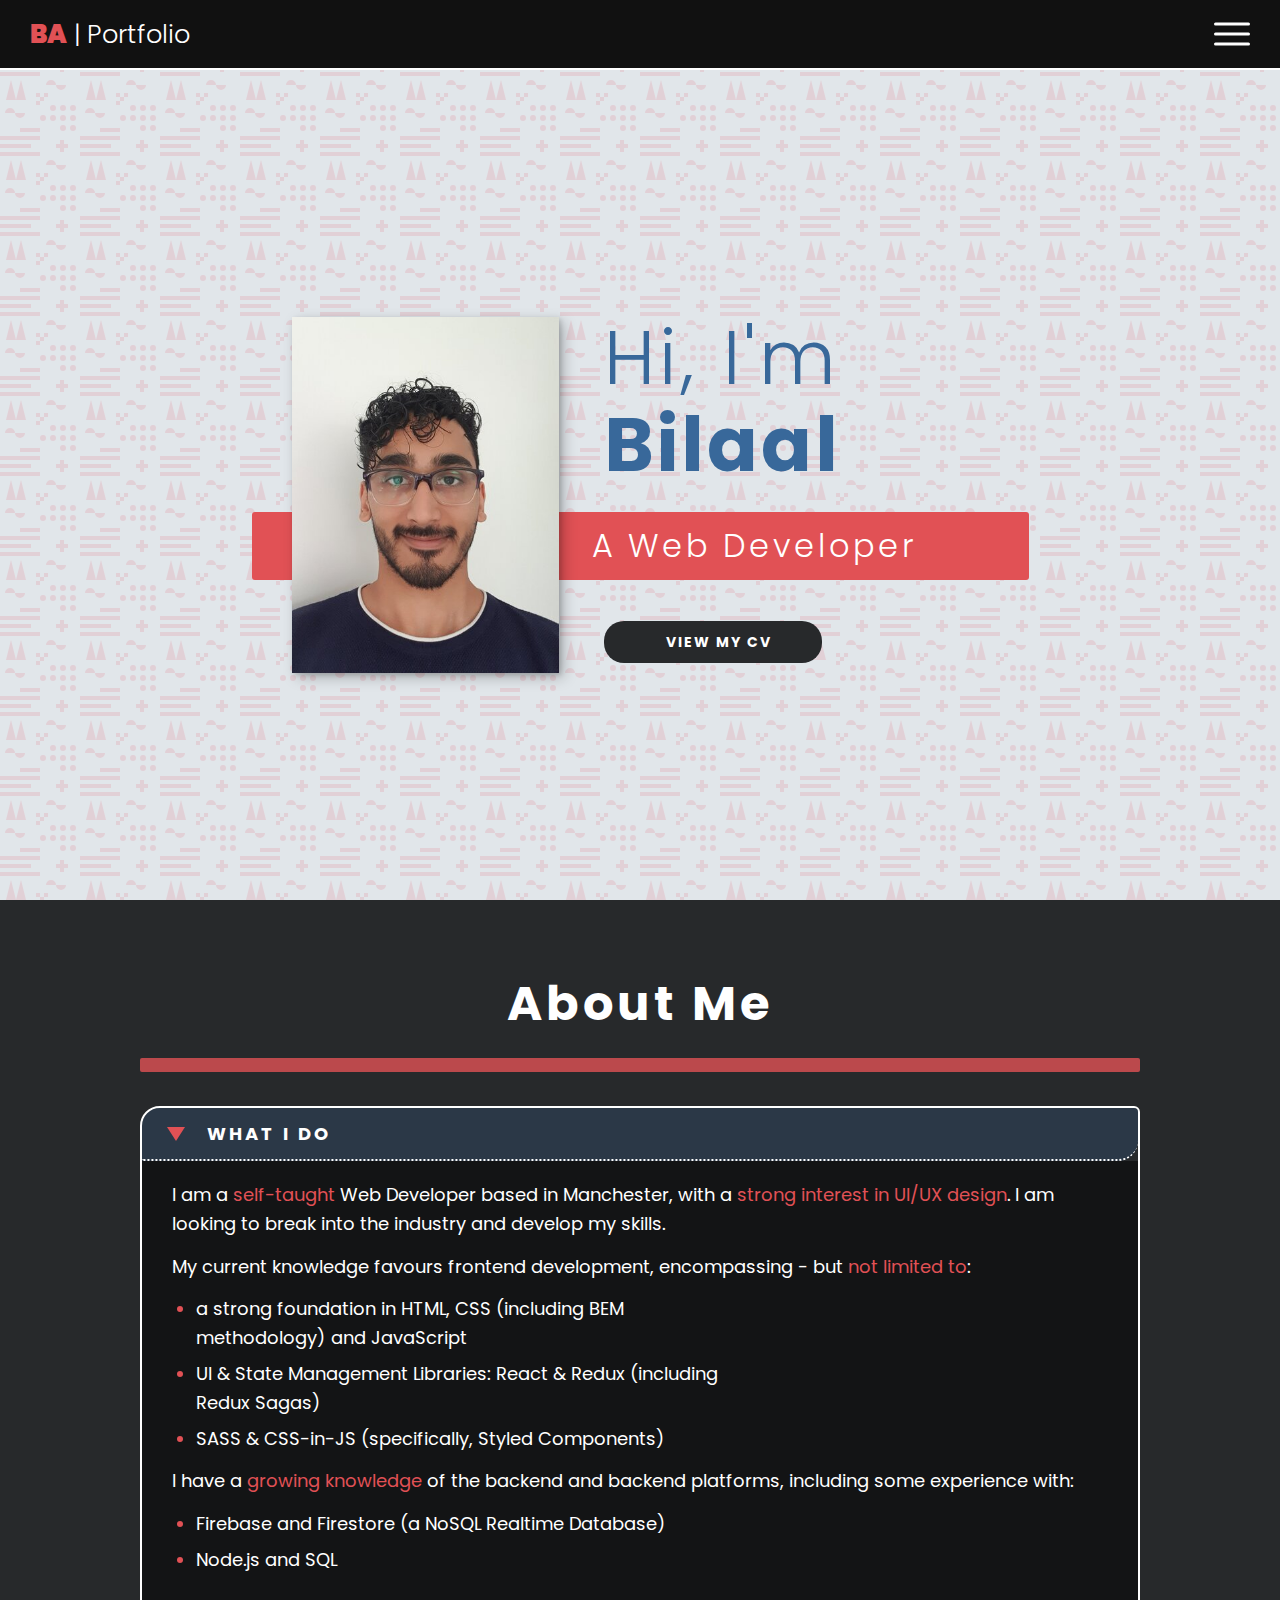
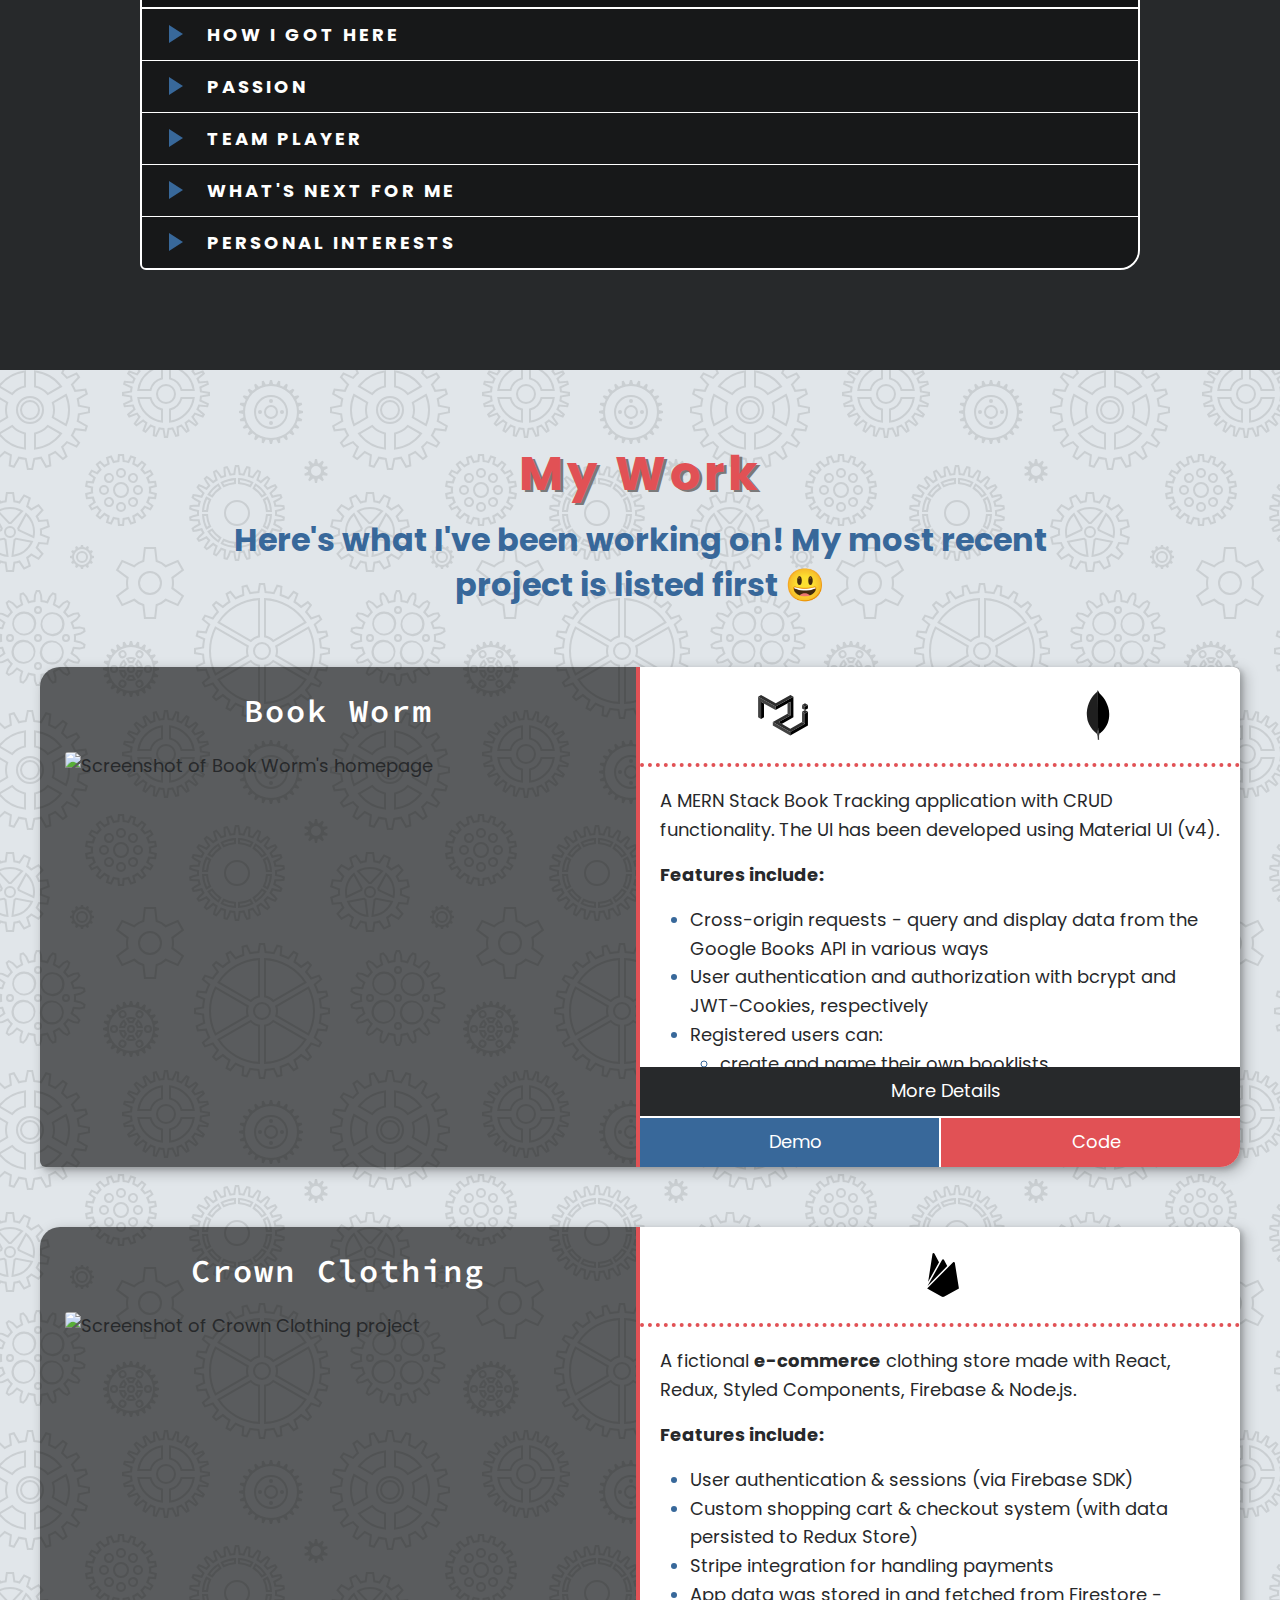
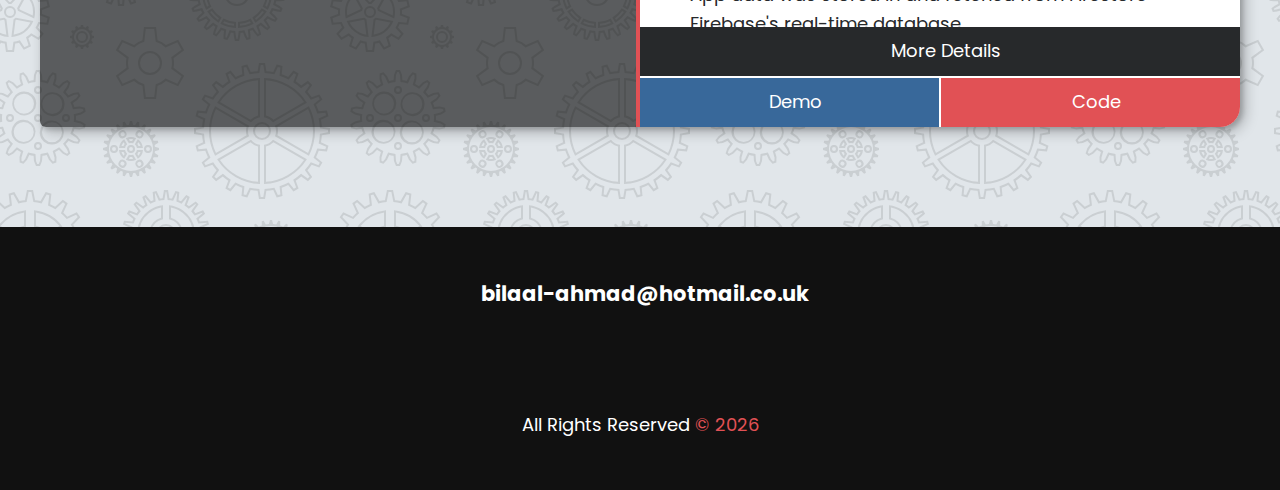
==== index.html @ 3444f47a "Added https to Crown Clothing demo link" ====
<!DOCTYPE html>
<html lang="en">

<head>
    <meta charset="UTF-8">
    <meta http-equiv="X-UA-Compatible" content="IE=edge">
    <meta name="viewport" content="width=device-width, initial-scale=1.0">
    <meta name="description"
        content="Hi! I'm Bilaal, a self-taught Web Developer based in Manchester, with a strong interest in UI/UX design. You can view my work here :)" />

    <title>Bilaal Ahmad | Portfolio</title>

    <!-- Favicon -->
    <link rel="apple-touch-icon" sizes="180x180" href="/assets/favicon/apple-touch-icon.png">
    <link rel="icon" type="image/png" sizes="192x192" href="/android-chrome-192x192.png">
    <link rel="icon" type="image/png" sizes="512x512" href="/android-chrome-512x512.png">
    <link rel="icon" type="image/png" sizes="32x32" href="/assets/favicon/favicon-32x32.png">
    <link rel="icon" type="image/png" sizes="16x16" href="/assets/favicon/favicon-16x16.png">

    <!-- Font Awesome -->
    <script src="https://kit.fontawesome.com/9066cccb20.js" crossorigin="anonymous" rel="preconnect"></script>

    <!-- Google Fonts -->
    <link rel="preconnect" href="https://fonts.gstatic.com">
    <!-- Font: Poppins -->
    <link href="https://fonts.googleapis.com/css2?family=Poppins:wght@300;400;500;600;700;900&display=swap"
        rel="stylesheet">

    <!-- Font: Permanent Marker -->
    <link href="https://fonts.googleapis.com/css2?family=Permanent+Marker&display=swap" rel="stylesheet">

    <!-- Font: Source Code Pro -->
    <link href="https://fonts.googleapis.com/css2?family=Source+Code+Pro:wght@400;500;600;700&display=swap"
        rel="stylesheet">

    <link rel="stylesheet" href="css/style.css">
</head>

<body>
    <header>
        <div class="logo">
            <a href="index.html">
                <span class="initials">BA</span> | Portfolio
            </a>
        </div>

        <button class="nav-toggle" aria-label="toggle-navigation">
            <span class="hamburger"></span>
        </button>

        <nav class="nav">
            <ul class="nav__list">
                <li class="nav_item">
                    <a href="#home" class="nav__link">
                        <i class="fas fa-home"></i>&nbsp; Home
                    </a>
                </li>
                <li class="nav_item">
                    <a href="#about" class="nav__link">
                        <i class="fas fa-address-card"></i>&nbsp; About Me
                    </a>
                </li>
                <li class="nav_item">
                    <a href="#work" class="nav__link">
                        <i class="fas fa-vial"></i>&nbsp; My Work
                    </a>
                </li>
            </ul>
        </nav>
    </header>


    <!-- Intro -->
    <section class="intro">
        <a class="anchor-up" id="home" name="home">&nbsp;</a>
        <h1 class="section__title section__title--intro">
            <span class="intro__greeting">Hi, I'm</span>
            <strong>Bilaal</strong>
        </h1>
        <p class="section__subtitle section__subtitle--intro">A Web Developer</p>

        <a href="assets/cv-bilaal_ahmad.pdf" target="_blank" class="btn btn--pill intro__cta">
            <i class="fas fa-arrow-circle-right"></i> View My CV
        </a>

        <img src="/assets/portfolio-pic.jpg" alt="portrait of Bilaal Ahmad" class="intro__img">

        <a href="#about" class="section__scroll-link" aria-label="Go To About Section"><i
                class="fas fa-chevron-down"></i></a>
    </section>

    <!-- About Me -->
    <section class="about-me">
        <a class="anchor-down" id="about" name="about">&nbsp;</a>
        <div class="about-me--container">
            <h2 class="section__title section__title--about">About Me</h2>

            <div class="about-me__body">
                <!-- Accordion -->
                <div class="accordion">
                    <!-- Set 1 -->
                    <button class="accordion__button accordion__button--active">What I Do</button>
                    <div class="accordion__content">
                        <p>I am a <span class="highlight-text">self-taught</span> Web Developer based in Manchester,
                            with a <span class="highlight-text">strong interest
                                in UI/UX design</span>. I am looking to break into the industry and develop my
                            skills.</p>
                        <p>My current knowledge favours frontend development, encompassing - but
                            <span class="highlight-text">not limited to</span>:
                        </p>
                        <ul>
                            <li>a strong foundation in HTML, CSS (including BEM methodology) and JavaScript</li>
                            <li>UI & State Management Libraries: React & Redux (including Redux Sagas)</li>
                            <li>SASS & CSS-in-JS (specifically, Styled Components)</li>
                        </ul>

                        <p>I have a <span class="highlight-text">growing knowledge</span> of the backend and backend
                            platforms, including some experience with:</p>
                        <ul>
                            <li>Firebase and Firestore (a NoSQL Realtime Database)</li>
                            <li>Node.js and SQL</li>
                        </ul>
                    </div>

                    <button class="accordion__button">How I Got Here</button>
                    <div class="accordion__content">
                        <p>I earned a <span class="highlight-text">Bachelors of Science in IT</span> at Sheffield Hallam
                            University, where I was first introduced to fundamental concepts in programming & software
                            development.</p>
                        <p>I don't skimp on theory BUT I think <span class="highlight-text">programming is best learned
                                through practically applying concepts</span>. Most of what I
                            know comes from many hours of my own research & experimentation, as well as online
                            project-based courses & tutorials.
                            Ultimately, I believe this hands-on approach has helped me to adopt a <span
                                class="highlight-text">mindset
                                for growth</span> and gives me confidence in my
                            abilities as a developer.</p>
                    </div>

                    <!-- Set 2 -->
                    <button class="accordion__button">Passion</button>
                    <div class="accordion__content">
                        <p>The core of my
                            passion for Web Development lies in the freedom it provides to <span
                                class="highlight-text">exercise
                                creativity alongside analytical thinking</span>, two
                            things that aren't often synonymous in other professions. For me, it's this juxtaposition
                            and multifaceted nature of web
                            development that maintains my interest - there is never a dull moment and <span
                                class="highlight-text">always something to learn</span>.</p>
                    </div>

                    <!-- Set 3 -->
                    <button class="accordion__button">Team Player</button>
                    <div class="accordion__content">
                        <p>Discord is a popular online social platform with many programming communities. Throughout my
                            learning experience, I have often turned to such channels when in need of help. When
                            possible, I like to give back by working with others to solve their
                            problems. This has taught me the value of teamwork, and is why <span
                                class="highlight-text">I look forward to working
                                with a team</span> and like-minded people in general.
                        </p>
                    </div>

                    <!-- Set 4 -->
                    <button class="accordion__button">What's next for me</button>
                    <div class="accordion__content">
                        <p>I am currently job-seeking - <a class="get-in-touch highlight-text"
                                href="mailto:bilaal-ahmad@hotmail.co.uk">get in touch</a>. My immediate goal is to apply
                            & <span class="highlight-text">level-up my frontend skills in real-world projects</span>
                            (whether it be JS, React or CSS). Determining how users will interact with a website/web app
                            has spiked my interest in UI/UX design, so I'd like to <span class="highlight-text">continue
                                exploring</span> this as a developer.</p>

                        <p>When the opportunity presents itself - either in the workplace or in my own time - I aim to:
                        </p>
                        <ul>
                            <li>strengthen my understanding of the backend - e.g. using Node.js / Python / PHP (or
                                equivalent) to build APIs, security, SQL vs NoSQL etc.</li>
                            <li>improve understanding of Accessibility on the web</li>
                            <li>expand my skillset to include a statically typed language (like TypeScript or C#)</li>
                        </ul>
                    </div>

                    <!-- Set 5 -->
                    <button class="accordion__button">Personal Interests</button>
                    <div class="accordion__content">
                        <p>
                            When I'm not coding, I'm:
                        </p>
                        <ul>
                            <li>Playing guitar</li>
                            <li>Reading - Fiction, Biographies, Productivity</li>
                            <li>Running, skipping or weight training</li>
                            <li>Keeping up with Science & Tech - from Software Development, Computer Hardware and
                                Gaming, to Psychology,
                                Robotics, Astronomy & Space Travel</li>
                        </ul>
                    </div>

                </div>
            </div>
        </div>

        <a href="#work" class="section__scroll-link" aria-label="Go To My Work Section"><i
                class="fas fa-chevron-down"></i></a>
    </section>

    <!-- My Work -->
    <section class="my-work">
        <a class="anchor-down" id="work" name="work">&nbsp;</a>
        <h2 class="section__title section__title--work">My Work</h2>
        <p class="section__subtitle section__subtitle--work">Here's what I've been working on! My most recent project is
            listed first 😃</p>

        <!-- Portfolio -->
        <div class="portfolio">
            <!-- Project #2 -->
            <div class="project">
                <!-- Image -->
                <div class="project__identity">
                    <h3 class="project__name">Book Worm</h3>
                    <img src="assets/book-worm.PNG" class="project__img" alt="Screenshot of Book Worm's homepage">
                </div>

                <!-- Info -->
                <div class="project__info">
                    <div class="project__toolbox">
                        <img src="./assets/icons/material-ui-dark.svg" class="tool-icon tool-icon--mt"
                            alt="Firebase Logo">

                        <i class="fab fa-node-js tool-icon"></i>

                        <img src="./assets/icons/mongodb.svg" class="tool-icon" alt="Firebase Logo">
                    </div>

                    <div class="project__summary scrollbar">
                        <p>A MERN Stack Book Tracking application with CRUD functionality. The UI has been
                            developed using Material UI (v4).</p>

                        <p><strong>Features include:</strong></p>
                        <ul>
                            <li>Cross-origin requests - query and display data from the Google Books API in various ways
                            </li>
                            <li>User authentication and authorization with bcrypt and JWT-Cookies, respectively</li>
                            <li>
                                Registered users can:
                                <ul>
                                    <li>create and name their own booklists</li>
                                    <li>add books to & delete books from a booklist</li>
                                    <li>update details of a booklist or delete the list and its contents</li>
                                </ul>
                            </li>
                        </ul>

                        <p>Due to free web hosting <strong>it may take a minute to load</strong> - thanks for
                            your patience! 😁</p>
                    </div>

                    <div class="project__links-container">
                        <a class="project__link project__link--readme"
                            href="https://github.com/Bilaal96/book-worm/blob/main/README.md" target="_blank"
                            rel="noreferrer">
                            <i class="fas fa-info-circle"></i> More Details
                        </a>
                        <a class="project__link project__link--demo" href="https://book-worm-live.herokuapp.com/"
                            target="_blank" rel="noreferrer">
                            <i class="fas fa-external-link-square-alt"></i> Demo
                        </a>
                        <a class="project__link project__link--code" href="https://github.com/Bilaal96/book-worm"
                            target="_blank" rel="noreferrer">
                            <i class="fab fa-github"></i> Code
                        </a>
                    </div>
                </div>
            </div>

            <!-- Project #1 -->
            <div class="project">
                <!-- Image -->
                <div class="project__identity">
                    <h3 class="project__name">Crown Clothing</h3>
                    <img src="assets/crown-clothing.PNG" class="project__img"
                        alt="Screenshot of Crown Clothing project">
                </div>

                <!-- Info -->
                <div class="project__info">
                    <div class="project__toolbox">
                        <i class="fab fa-react tool-icon"></i>

                        <img src="./assets/icons/firebase.svg" class="tool-icon" alt="Firebase Logo">

                        <i class="fab fa-node-js tool-icon"></i>
                    </div>

                    <div class="project__summary scrollbar">
                        <p>A fictional <strong>e-commerce</strong> clothing store made with React, Redux, Styled
                            Components, Firebase & Node.js.</p>

                        <p><strong>Features include:</strong></p>
                        <ul>
                            <li>User authentication & sessions (via Firebase SDK)</li>
                            <li>Custom shopping cart & checkout system (with data
                                persisted to Redux Store)</li>
                            <li>Stripe integration for handling payments</li>
                            <li>App data was stored in and fetched from Firestore - Firebase's real-time database
                            </li>
                        </ul>

                        <p>Due to free web hosting <strong>it may take a minute to load</strong> - thanks for
                            your patience! 😁</p>
                    </div>

                    <div class="project__links-container">
                        <a class="project__link project__link--readme"
                            href="https://github.com/Bilaal96/crwn-clothing/blob/master/README.md" target="_blank"
                            rel="noreferrer">
                            <i class="fas fa-info-circle"></i> More Details
                        </a>
                        <a class="project__link project__link--demo"
                            href="https://crown-clothing-live-app.herokuapp.com/" target="_blank" rel="noreferrer">
                            <i class="fas fa-external-link-square-alt"></i> Demo
                        </a>
                        <a class="project__link project__link--code" href="https://github.com/Bilaal96/crwn-clothing"
                            target="_blank" rel="noreferrer">
                            <i class="fab fa-github"></i> Code
                        </a>
                    </div>
                </div>
            </div>

            <!-- Project #3 -->
            <!-- <div class="project">
                <div class="project__identity">
                    <h3 class="project__name">Novaflora</h3>

                    <img src="https://images.unsplash.com/photo-1531058240690-006c446962d8?ixid=MnwxMjA3fDB8MHxwaG90by1wYWdlfHx8fGVufDB8fHx8&ixlib=rb-1.2.1&auto=format&fit=crop&w=1050&q=80" class="project__img project__img--border-light" alt="Screenshot of Florist">
                </div>

                <div class="project__info">
                    <div class="project__toolbox">
                        <i class="fab fa-html5 tool-icon"></i>
                        <i class="fab fa-sass tool-icon"></i>
                        <i class="fab fa-js tool-icon"></i>                        
                    </div>

                    <div class="project__summary scrollbar">
                        <p>A landing page for a fictional Florist company. Made with HTML, SASS, JS</p>
                    </div>

                    <div class="project__links-container">
                        <a class="project__link project__link--readme"
                            href="https://github.com/Bilaal96/crwn-clothing/blob/master/README.md" target="_blank"  rel="noreferrer">
                            <i class="fas fa-info-circle"></i> More Details
                        </a>
                        <a class="project__link project__link--demo" href="http://crown-clothing-live-app.herokuapp.com/" target="_blank"  rel="noreferrer">
                            <i class="fas fa-external-link-square-alt"></i> Demo
                        </a>
                        <a class="project__link project__link--code" href="https://github.com/Bilaal96/crwn-clothing" target="_blank"  rel="noreferrer">
                            <i class="fab fa-github"></i> Code
                        </a>
                    </div>
                </div>
            </div> -->
        </div>
        <!-- /project -->

        <a href="#home" class="section__scroll-link" aria-label="Go To Home Section">
            <i class="fas fa-chevron-up"></i>
        </a>
    </section>

    <!-- Footer -->
    <footer class="footer">
        <a href="mailto:bilaal-ahmad@hotmail.co.uk" class="footer__link--mailto"><i class="fas fa-envelope"></i><span
                class="email">bilaal-ahmad@hotmail.co.uk</span></a>
        <ul class="social-list">
            <li class="social-list__item">
                <a href="https://uk.linkedin.com/in/bilaal-ahmad-4a43aa103" target="_blank" rel="noreferrer"
                    aria-label="LinkedIn Profile" class="social-list__link"><i class="fab fa-linkedin"></i></a>
            </li>

            <li class="social-list__item">
                <a href="https://github.com/Bilaal96" target="_blank" rel="noreferrer" aria-label="GitHub Profile"
                    class="social-list__link"><i class="fab fa-github"></i></a>
            </li>

            <!-- <li class="social-list__item">
                <a href="http://codepen.io" target="_blank" rel="noreferrer" aria-label="Code Pen Profile" class="social-list__link"><i class="fab fa-codepen"></i></a>
            </li>
            
            <li class="social-list__item">
                <a href="http://twitter.com" target="_blank" rel="noreferrer" aria-label="Twitter Profile" class="social-list__link"><i class="fab fa-twitter"></i></a>
            </li> -->
        </ul>
        <p class="footer__copyright">All Rights Reserved <span class="footer__year highlight-text"></span></p>
    </footer>

    <script src="/js/index.js"></script>
</body>

</html>
---- css/style.css ----
/* ! --------------------- NOTE: Follow BEM methodology --------------------- */

/* ---------------------------------- Reset --------------------------------- */
*,
*::before,
*::after {
  box-sizing: border-box;
  margin: 0;
  padding: 0;
}

/* -------------------------------------------------------------------------- */
/*                              Custom Properties                             */
/* -------------------------------------------------------------------------- */
:root {
  /* ----- Color Palette ----- */
  /* ! Neutral Colors */
  --clr-light: #fff;
  /* Beige tone */
  /* --clr-light: #e8e6e4; */

  /* custom */
  --clr-dark: #27292b;
  /* original */
  /* --clr-dark: #303030; */

  --clr-white: #fff;
  --clr-black: #111;

  /* --clr-light-grey: #a5a8ac; */
  /* --clr-light-grey: #c9cbce; */
  --clr-light-grey: #e1e6ea;

  /* * --clr-primary */
  /* taken from placeholder/unsplash image */
  /* --clr-primary: #e14e62; */
  /* -- variation */
  --clr-primary: #e15155;

  /* --clr-primary: #afdee6; */
  /* green from resumemaker */
  /* --clr-primary: #2ab993; */

  /* ? --clr-secondary */
  --clr-secondary: #38689a; /* lighter */
  /* --clr-secondary: #4e75e1; */
  /* --clr-secondary: #e1694e; */
  /* --clr-secondary: #4ee1ba; */
  /* --clr-secondary: #335f8c; */

  /* ----- Spacing ----- */
  --p-1: 1rem;
  --p-2: 2rem;
  --p-3: 3rem;

  --m-1: 1rem;
  --m-2: 2rem;
  --m-3: 3rem;

  /* ----- Box-shadow ----- */
  --bs: 0.25em 0.25em 0.75em rgba(0, 0, 0, 0.25),
    0.125em 0.125em 0.25em rgba(0, 0, 0, 0.15);

  /* ----- Element-specific ----- */
  --header-height: 7rem;
  --portfolio-img: 250px;

  /* ----- Fonts on Mobile ----- */
  /* --- Font Size --- */
  font-size: 62.5%;

  --fs-h1: 6rem;
  --fs-h2: 4.5rem;
  --fs-h3: 2.1rem;
  --fs-body: 1.8rem;

  /* --- Font Family --- */
  --ff-primary: 'Poppins', sans-serif;
  --ff-secondary: 'Source Code Pro', monospace;
  --ff-section-title: 'Permanent Marker', 'Poppins', sans-serif;

  /* --- Font Weight --- */
  --fw-light: 300;
  --fw-reg: 400;
  --fw-medium: 500;
  --fw-semi: 600;
  --fw-bold: 700;
  --fw-black: 900;
}

/* --- Laptop + --- */
@media (min-width: 800px) {
  :root {
    /* --- Font Size --- */
    --fs-h1: 7.5rem;
    --fs-h2: 4.8rem;
    --fs-h3: 3.2rem;
    --fs-body: 1.8rem;
  }
}

/* -------------------------------------------------------------------------- */
/*                               General Styles                               */
/* -------------------------------------------------------------------------- */
html {
  scroll-behavior: smooth;
  /* Firefox  Scrollbar Styles */
  scrollbar-color: var(--clr-secondary) var(--clr-light-grey);
  scrollbar-width: thin;
}

/* Browser Window Scrollbar Styles */
::-webkit-scrollbar {
  background: var(--clr-dark);
  width: 1.2rem;

  /* Alternative BG */
  /* background: var(--clr-light-grey); */
}

::-webkit-scrollbar-thumb {
  background: var(--clr-secondary);
  border-radius: 1rem;
}
::-webkit-scrollbar-thumb:hover {
  background: #3c72a8;
}
::-webkit-scrollbar-thumb:active {
  background: #5387bd;
}

body {
  background: var(--clr-light-grey);
  color: var(--clr-dark);
  margin: 0;
  font-family: var(--ff-primary);
  font-size: var(--fs-body);
  line-height: 1.6;
}

a,
a:visited {
  color: var(--clr-light);
  text-decoration: none;
}

section {
  position: relative;
  padding: 8rem 2rem 10rem;
}

@media (min-width: 600px) {
  section {
    padding: 8rem 4rem 10rem;
  }
}

h1,
h2,
h3 {
  line-height: 1;
  /* margin-bottom: var(--m-2); */
}

h1 {
  font-size: var(--fs-h1);
}
h2 {
  font-size: var(--fs-h2);
}
h3 {
  font-size: var(--fs-h3);
}

p {
  font-size: var(--fs-body);
  line-height: 1.6;
}

ul {
  font-size: var(--fs-body);
  margin: 0 0 1.2rem 2.4rem;
  line-height: 1.6;
}

img {
  display: block; /* removes many issues that come with img */
  max-width: 100%; /* prevent from overflowing parent */
}

strong {
  font-weight: var(--fw-bold);
}

:focus {
  outline: 3px solid var(--clr-primary);
  outline-offset: 3px;
  /* Alt style */
  /* outline: 0;
  box-shadow: 0 0 0 3px var(--clr-primary);
  border-radius: 20px; */
}

/* -------------------------------------------------------------------------- */
/*                                  Utilities                                 */
/* -------------------------------------------------------------------------- */
.highlight-text {
  color: var(--clr-primary);
}

.prevent-scroll {
  overflow: hidden;
}

/* Scrollbar Styles */
.scrollbar {
  /* Firefox only*/
  scrollbar-color: var(--clr-dark) var(--clr-light);
  scrollbar-width: auto;
}
.scrollbar::-webkit-scrollbar {
  background: #ced4d8;
  width: 1.2rem;
}
.scrollbar::-webkit-scrollbar-thumb {
  border-radius: 1rem;
}

/* For use with "position: fixed" header - Offsets destination of anchor-link */
/* NOTE: other solutions caused issues with .intro -> as it has "display: grid" */
.anchor-up,
.anchor-down {
  position: absolute;
  height: var(--header-height);
  visibility: hidden;
  pointer-events: none;
}

/* Use if element is scrolled down to */
.anchor-down {
  top: 0; /* Offset value */
}

/* Use if element is scrolled up to */
.anchor-up {
  top: calc(var(--header-height) * -1); /* Offset value */
}

/* -------------------------------------------------------------------------- */
/*                              Section Elements                              */
/* -------------------------------------------------------------------------- */
.section__title {
  font-family: var(--ff-section-title);
  letter-spacing: 0.4rem;
  margin-bottom: var(--m-2);
}

.section__subtitle {
  font-size: var(--fs-h3);
}

/* ----- Scroll Link (Arrow) ----- */
.section__scroll-link {
  position: absolute;
  bottom: 3rem;
  left: 50%;
  transform: translateX(-50%);
  padding: 0 1rem;
  color: var(--clr-dark);
  transition: padding 0.2s;
}

.section__scroll-link:hover {
  padding: 0.4rem 1rem;
}

.intro .section__scroll-link,
.my-work .section__scroll-link {
  color: var(--clr-secondary);
}

.about-me .section__scroll-link {
  color: var(--clr-primary);
}
.about-me .section__scroll-link:focus {
  outline-color: white;
}

/* -------------------------------------------------------------------------- */
/*                               Button Element                               */
/* -------------------------------------------------------------------------- */
.btn {
  display: inline-block;
  background: var(--clr-dark);
  padding: 1rem 5rem;
  margin: 0 0 1em 0;
  font-size: clamp(1.4rem, 1vw, var(--fs-body));
  font-weight: var(--fw-bold);
  text-align: center;
  text-transform: uppercase;
  text-decoration: none;
  transition: all 0.2s ease;
  cursor: pointer;
}

/* Center content - for links with Icons */
a.btn {
  display: flex;
  justify-content: center;
  align-items: center;
  gap: 1.2rem;
}

/* ---------------------------- Button Modifiers ---------------------------- */

.btn--pill {
  border-radius: 20px;
}
.btn--primary {
  background-color: var(--clr-primary);
}
.btn--secondary {
  background-color: var(--clr-secondary);
}

/* -------------------------------------------------------------------------- */
/*                                   Header                                   */
/* -------------------------------------------------------------------------- */
header {
  position: fixed;
  color: var(--clr-light);
  display: flex;
  justify-content: space-between;
  align-items: center;
  padding: var(--p-3);
  z-index: 20000;
  transition: top 0.3s;
}

/* Pseudo-header - recreates header styles when nav is open */
/* Solves visual scroll issue on Firefox mobile browser */
.nav::before {
  content: '';
  position: absolute;
}

header,
.nav::before {
  top: 0;
  width: 100%;
  height: var(--header-height);
  background-color: var(--clr-black);
  border-bottom: 2px solid var(--clr-light);
}

/* ---------------------------------- Logo ---------------------------------- */
.logo {
  font-size: clamp(2.1rem, 2vw, 3.2rem);
  font-weight: var(--fw-light);
  z-index: 1; /* visible when .nav is open */
  transition: all 0.15s;
}
.logo .initials {
  font-weight: var(--fw-black);
  color: var(--clr-primary);
}
.logo:hover {
  opacity: 0.85;
}

/* ----------------------------- Navigation Menu ---------------------------- */
.nav {
  position: fixed;
  top: 0;
  right: 0;
  left: 0;
  height: 100vh;
  padding-top: var(--header-height); /* offset */
  background-color: var(--clr-black);
  opacity: 0.9;
  color: var(--clr-light);
  letter-spacing: 0.2rem;
  transform: translateX(100%);
  transition: transform 0.25s cubic-bezier(0.5, 0, 0.5, 1);
}

.nav__list {
  list-style: none;
  display: flex;
  flex-direction: column;
  justify-content: space-evenly;
  align-items: center;
  height: 100%;
}

.nav__link {
  color: inherit;
  font-size: var(--fs-h3);
  font-weight: var(--fw-bold);
  text-decoration: none;
  transition: color 0.2s ease;
}

.nav__link:hover {
  color: var(--clr-primary);
}

@media (min-width: 600px) {
  .nav__link {
    font-size: var(--fs-h2);
  }
}

/* ----- Hamburger Button ----- */
.nav-toggle {
  padding: 2rem 1rem;
  background: transparent;
  border: 0;
  cursor: pointer;
  position: absolute;
  top: 50%;
  right: 2rem;
  transform: translateY(-50%);
  z-index: 10001;
  transition: transform 0.2s;
}
.nav-toggle:hover {
  transform: translateY(-50%) scale(1.05);
}

/* ----- Hamburger Icon ----- */
.hamburger {
  display: block;
  position: relative;
}

.hamburger::before,
.hamburger::after {
  content: '';
  position: absolute;
  left: 0;
  right: 0;
}

.hamburger,
.hamburger::before,
.hamburger::after {
  background-color: var(--clr-light);
  width: 3.6rem;
  height: 3px;
  border-radius: 2rem;
  transition: transform 0.25s ease-in-out, background-color 0.2s ease;
}

.hamburger::before {
  bottom: 10px; /* top bar */
}
.hamburger::after {
  top: 10px; /* bottom bar */
}

/* ----------------------------- Navigation Open ---------------------------- */
.nav-open .nav {
  transform: translateX(0%);
}

.nav-open .hamburger {
  transform: rotate(225deg);
}
.nav-open .hamburger::before {
  transform: rotate(90deg) translate(10px);
}
.nav-open .hamburger::after {
  opacity: 0;
}
.nav-open .nav-toggle:hover .hamburger,
.nav-open .nav-toggle:hover .hamburger::before {
  background-color: var(--clr-primary);
}

/* -------------------------------------------------------------------------- */
/*                                Intro Section                               */
/* -------------------------------------------------------------------------- */
.intro {
  position: relative;

  /* .intro extends behind header 
    --> this ensures that the background is visible when header is hidden on scroll */
  min-height: 100vh;
  padding-top: calc(var(--header-height) + 6rem);

  color: var(--clr-light);

  background-color: var(--clr-light-grey);
  background-image: url("data:image/svg+xml,%3Csvg xmlns='http://www.w3.org/2000/svg' width='80' height='80' viewBox='0 0 80 80'%3E%3Cg fill='%23e14e62' fill-opacity='0.15'%3E%3Cpath fill-rule='evenodd' d='M11 0l5 20H6l5-20zm42 31a3 3 0 1 0 0-6 3 3 0 0 0 0 6zM0 72h40v4H0v-4zm0-8h31v4H0v-4zm20-16h20v4H20v-4zM0 56h40v4H0v-4zm63-25a3 3 0 1 0 0-6 3 3 0 0 0 0 6zm10 0a3 3 0 1 0 0-6 3 3 0 0 0 0 6zM53 41a3 3 0 1 0 0-6 3 3 0 0 0 0 6zm10 0a3 3 0 1 0 0-6 3 3 0 0 0 0 6zm10 0a3 3 0 1 0 0-6 3 3 0 0 0 0 6zm-30 0a3 3 0 1 0 0-6 3 3 0 0 0 0 6zm-28-8a5 5 0 0 0-10 0h10zm10 0a5 5 0 0 1-10 0h10zM56 5a5 5 0 0 0-10 0h10zm10 0a5 5 0 0 1-10 0h10zm-3 46a3 3 0 1 0 0-6 3 3 0 0 0 0 6zm10 0a3 3 0 1 0 0-6 3 3 0 0 0 0 6zM21 0l5 20H16l5-20zm43 64v-4h-4v4h-4v4h4v4h4v-4h4v-4h-4zM36 13h4v4h-4v-4zm4 4h4v4h-4v-4zm-4 4h4v4h-4v-4zm8-8h4v4h-4v-4z'/%3E%3C/g%3E%3C/svg%3E");
}

.section__title--intro,
.section__subtitle--intro {
  text-align: center;
}

.section__title--intro {
  font-family: var(--ff-primary);
  font-weight: var(--fw-light);
  color: var(--clr-secondary);
  margin-bottom: var(--m-3);
}

.section__title--intro strong {
  display: block; /* Make sure name is always on it's own line */
  font-family: var(--ff-section-title);
  margin-top: 1.2rem;
  letter-spacing: 0.3rem;
}

.section__subtitle--intro {
  background: var(--clr-primary);
  color: var(--clr-light);
  font-size: 1.6rem;
  font-weight: var(--fw-light);
  letter-spacing: 0.3rem;
  padding: 0.8rem 3.2rem;
  margin-bottom: var(--m-3);
  border-radius: 3px;
}

.intro__cta {
  max-width: 300px;
  font-weight: var(--fw-medium);
  letter-spacing: 0.2rem;
  margin: 0 auto;
  margin-bottom: var(--m-3);
  background: var(--clr-dark);
}
.intro__cta i {
  font-size: 1.8rem;
}

.intro__img {
  width: 300px;
  margin: 0 auto;
  box-shadow: var(--bs);
}

.intro__cta:hover {
  background: rgba(0, 0, 0, 0.75);
}

.intro__cta:active {
  opacity: 0.9;
  background: var(--clr-secondary);
}

/* --- tablet + --- */
@media (min-width: 680px) {
  .intro {
    display: grid;
    grid-template-columns: min-content max-content;
    grid-template-areas:
      'img title'
      'img subtitle-cta';
    grid-column-gap: 3rem;
    justify-content: center;
    align-content: center;
    margin: 0 auto;
  }

  .intro__img {
    grid-area: img;
    min-width: var(--portfolio-img);
    position: relative;
    top: 3rem;
    z-index: 1;
    align-self: center;
  }

  .section__title--intro {
    text-align: left;
    grid-area: title;
    align-self: end;
    margin-bottom: 3rem;
  }

  .section__subtitle--intro {
    --offset: 3rem;
    --text-padding-left: 3.5rem;

    font-size: var(--fs-h3);
    grid-area: subtitle-cta;
    align-self: flex-start;
    grid-column: 1 / -1;
    grid-row: 2;
    text-align: left;
    position: relative;

    left: calc(var(--offset) * -1); /* offset/overflow container from left */

    width: calc(
      100% + var(--offset) + var(--offset)
    ); /* Add offset to width for left and right */

    /* Ensures text does not go behind picture */
    padding-left: calc(
      var(--portfolio-img) + var(--offset) + var(--text-padding-left)
    );
  }

  .intro__cta {
    grid-area: subtitle-cta;
    position: absolute; /* relative to grid-item area */
    bottom: 0.6rem;
    left: 0;
    font-weight: var(--fw-bold);
    margin: 0;
    height: 4.2rem;
  }
}

@media (min-width: 800px) {
  .section__title--intro {
    padding-left: 1.5rem;
  }
  .section__subtitle--intro {
    --offset: 4rem;
    --text-padding-left: 5rem;

    /* padding-left: calc(var(--portfolio-img) + var(--offset) + 4rem); */
    /* padding-left: calc(var(--portfolio-img) + 5rem + 4rem); */
  }

  .intro__cta {
    margin-left: 1.5rem;
    bottom: -2rem;
  }
}
/* -------------------------------------------------------------------------- */
/*                              About Me Section                              */
/* -------------------------------------------------------------------------- */
.about-me {
  position: relative;
  /* min-height: calc(100vh - var(--header-height)); */

  background-color: var(--clr-dark);
  background-image: url('https://images.unsplash.com/photo-1585076641399-5c06d1b3365f?ixid=MnwxMjA3fDB8MHxwaG90by1wYWdlfHx8fGVufDB8fHx8&ixlib=rb-1.2.1&auto=format&fit=crop&w=1050&q=80');
  background-size: cover;
  background-position: center;
  background-blend-mode: multiply; /* blends bg color & image */
  color: var(--clr-light);
}

.about-me--container {
  max-width: 1000px;
  margin: 0 auto;
}

.section__title--about {
  color: var(--clr-light);
  text-align: center;
}

.section__title--about::after {
  content: '';
  display: block;
  height: 1.4rem;
  width: 100%;
  margin: 3rem 0 3.4rem;
  background: var(--clr-primary);
  opacity: 0.8;
  border-radius: 2px;
}

/* .about-me__body {} */

/* .about-me__detail > h3 {
  color: var(--clr-primary);
} */

.about-me__body ul li::marker {
  color: var(--clr-primary);
}

/* REVIEW - paragraphs and ul's */
.accordion p:not(:last-child),
.accordion ul:not(:last-child)
/* .accordion li:not(:last-child), */
/* .my-work p:not(:last-child), */
/* .my-work ul:not(:last-child) { */ {
  margin-bottom: 1.4rem;
}

.accordion ul {
  max-width: 50ch;
}
.accordion li:not(:last-child) {
  margin-bottom: 0.7rem;
}

.get-in-touch {
  position: relative;
  color: #5387bd;
  transition: color 0.3s;
}
.get-in-touch:hover {
  color: var(--clr-light);
}
.get-in-touch::after {
  content: '';
  position: absolute;
  left: 0;
  right: 0;
  bottom: -2px;
  height: 0;
  border-bottom: 2px solid var(--clr-light);

  transform: scaleX(0);
  transform-origin: right;
  transition: transform 0.5s ease;
}

.get-in-touch:hover::after {
  transform: scaleX(1);
  transform-origin: left;
}

/* -------------------------------------------------------------------------- */
/*                                  Accordion                                 */
/* -------------------------------------------------------------------------- */
.accordion {
  border: 2px solid white;
  border-radius: 6px;
  border-top-left-radius: 20px;
  border-bottom-right-radius: 20px;

  /* prevents overflow of .accordion__button background */
  /* maintains rounded corners */
  overflow: hidden;
}

/* ---------------------------- Accordion Button ---------------------------- */
.accordion__button {
  position: relative;
  display: block;
  width: 100%;
  padding: 1.2rem 1.2rem 1.2rem 6.5rem;

  background: transparent;
  background: rgba(0, 0, 0, 0.4);
  color: var(--clr-light);
  font-family: var(--ff-primary);
  font-size: var(--fs-body);
  font-weight: var(--fw-bold);
  text-align: left;
  text-transform: uppercase;
  letter-spacing: 0.3rem;

  border: none;
  outline: none;
  /* Alternative to custom focus: */
  /* outline-offset: -8px; */

  cursor: pointer;
  transition: border-radius 0.2s ease-out, background 0.2s ease-out;
}

/* Border-top on all accordion buttons except 1st child */
.accordion__button:not(:first-child) {
  border-top: 1px solid white;
}

/* --- Pseudo Triangle --- */
.accordion__button::before {
  content: '';
  position: absolute;
  top: 50%;
  left: 1.5em;
  transform: translateY(-50%); /* vertically center */
  border: 0.5em solid transparent;
  border-left: 0.8em solid var(--clr-secondary);
  border-right: none;
  transition: all 0.2s ease-out;
}

/* ----- Button Interaction States ----- */
.accordion__button--active {
  background: rgba(56, 104, 154, 0.25);
  border-bottom: 2px dotted white;
  border-bottom-right-radius: 20px;
}
.accordion__button--active.accordion__button::before {
  border-left-color: var(--clr-primary);

  /* border-left-color: var(--clr-light); */
  transform: translateY(-50%) rotate(90deg);
}

.accordion__button:focus {
  background: rgba(112, 67, 67, 0.4);
}

.accordion__button:hover {
  background: rgba(56, 104, 154, 0.35);
}

/* ---------------------------- Accordion Content --------------------------- */
.accordion__content {
  max-height: 0;
  overflow: hidden;
  font-size: 1.8rem;
}

/* ----- Content Interaction States ----- */
.accordion__button--active + .accordion__content {
  /* Active - content */
  padding: var(--p-2) var(--p-3);
  max-height: max-content;
  border-bottom: 1px solid var(--clr-light);
  background: rgba(0, 0, 0, 0.5);
}

.accordion__button--active + .accordion__content:last-child {
  border-bottom: none;
}

/* -------------------------------------------------------------------------- */
/*                               My Work Section                              */
/* -------------------------------------------------------------------------- */
.my-work {
  position: relative;

  background-color: var(--clr-light-grey);
  background-image: url('../assets/floating-cogs.min.svg');
}

.section__title--work {
  color: var(--clr-primary);
  text-shadow: rgb(122, 122, 122) 3px 2px 0px;
  text-align: center;
}

.section__subtitle--work {
  max-width: 45ch;
  margin: 0 auto;
  margin-bottom: 4rem;
  color: var(--clr-secondary);
  font-weight: var(--fw-bold);
  text-align: center;
  line-height: 1.4;
}

/* --- Laptop + --- */
@media (min-width: 800px) {
  .section__subtitle--work {
    margin-bottom: 6rem;
  }
}

/* -------------------------------------------------------------------------- */
/*                            Portfolio / Projects                            */
/* -------------------------------------------------------------------------- */
.portfolio {
  max-width: 1400px;
  margin: 0 auto;
  display: flex;
  flex-direction: column;
  gap: 4.4rem;
}

/* --- Laptop + --- */
@media (min-width: 800px) {
  .portfolio {
    gap: 6rem;
  }
}

/* --------------------------------- Project -------------------------------- */
.project {
  display: flex;
  flex-direction: column;
  justify-content: center;

  /* maintain color above rounded border */
  background-color: var(--clr-black);
  background-color: rgba(0, 0, 0, 0.6);

  box-shadow: var(--bs);
  font-size: var(--fs-body);
}

/* --- Laptop + --- */
@media (min-width: 800px) {
  .project {
    flex-direction: row;
    height: 50rem;
  }
}

/* ---------------------------- Project Identity ---------------------------- */
/* Contains project name and image */
.project__identity {
  display: flex;
  flex-direction: column;
  justify-content: center;
  width: 100%;
  padding: 2.5rem;
}

.project__name {
  color: var(--clr-light);
  margin-bottom: 2.5rem;
  font-family: var(--ff-secondary);
  font-weight: var(--fw-semi);
  letter-spacing: 0.2rem;
  font-size: var(--fs-h3);
  text-align: center;
}

.project__img {
  max-width: 100%;
  max-height: 86%;

  /* img tag properties */
  object-fit: cover; /* like background-size */
  object-position: center; /* like background-position */
}

/* REVIEW - img border necessary? */
.project__img--border-light {
  /* Creates good contrast between project__identity & project__img */
  border: 1px solid var(--clr-light-grey);
}

/* --- Laptop + --- */
@media (min-width: 800px) {
  .project__identity {
    width: 50%;
    border-right: 4px solid var(--clr-primary);
  }

  .project__img {
    height: 100%;
  }
}

/* --------------------------- Project Information -------------------------- */
.project__info {
  display: flex;
  flex-direction: column;
  font-size: var(--fs-body);
  width: 100%;
  height: max-content;
  background-color: var(--clr-light);
  border-top: 3px solid var(--clr-primary);
}

.project__toolbox {
  display: flex;
  justify-content: space-evenly;
  align-items: center;
  flex-wrap: wrap;
  height: 20%;
  padding: 1rem;
  border-bottom: 4px dotted var(--clr-primary);
}

.tool-img {
}

.tool-icon {
  font-size: 5rem;
  width: 50px;
  height: 50px;
}

.tool-icon--mt {
  margin-top: 1rem;
}

.project__summary {
  display: flex;
  flex-direction: column;
  height: 60%;
  padding: 2rem;
}

.project__summary p:not(:last-child) {
  margin-bottom: 1.6rem;
}

.project__summary ul li::marker {
  color: var(--clr-secondary);
}

/* ------------------------------ Project Links ----------------------------- */
.project__links-container {
  height: 20%;
  display: grid;
  gap: 0.2rem;
  /* justify-items: center;
  align-items: center; */
  grid-template-columns: repeat(2, 1fr);
}

.project__link {
  display: flex;
  justify-content: center;
  align-items: center;
  gap: 1.2rem;
  padding: 1.6rem;
  width: 100%;
  height: 100%;
  outline: none;
  /* outline-offset: -6px; */
  transition: 0.15s;
  color: var(--clr-light);
  border-radius: 0;
}

.project__link:visited {
  color: var(--clr-light);
}
.project__link:hover {
  opacity: 0.85;
}
.project__link:focus {
  opacity: 0.7;
}

/* --- Target Specific Link --- */
.project__link--readme {
  grid-column: 1 / -1;
  background: var(--clr-dark);
}

.project__link--demo {
  /* background: rgba(0, 0, 0, 0.5); */
  background: var(--clr-secondary);
}

.project__link--code {
  background: var(--clr-primary);
}

/* --- Laptop + --- */
@media (min-width: 800px) {
  .project__info {
    width: 50%;
    height: 100%;

    min-height: max-content;
    border: 0;
  }

  .project__summary {
    overflow: auto;
  }

  .project__summary ul {
    margin-left: 3rem;
  }

  .project__link {
    padding: 0;
  }
}

/* ---------------------- Project Card - Border Radius' --------------------- */
.project {
  border-top-left-radius: 6px;
  border-top-right-radius: 6px;
}

.project__img {
  border-radius: 3px;
}

.project,
.project__info,
.project__links-container {
  border-bottom-left-radius: 20px;
  border-bottom-right-radius: 6px;
}

.project__info {
  border-top-right-radius: 20px;
}

.project__links-container {
  /* prevent .project__link from overflowing container */
  overflow: hidden;
}

/* --- Laptop + --- */
@media (min-width: 800px) {
  .project,
  .project__info,
  .project__links-container {
    /* Reset border-radius */
    border-radius: 0;
    border-bottom-right-radius: 20px;
  }

  .project,
  .project__info {
    border-top-right-radius: 6px;
  }

  .project {
    border-top-left-radius: 20px;
    border-bottom-left-radius: 6px;
  }
}

/* -------------------------------------------------------------------------- */
/*                                   Footer                                   */
/* -------------------------------------------------------------------------- */
.footer {
  display: flex;
  flex-direction: column;
  align-items: center;
  gap: 5rem;
  justify-content: center;
  background-color: var(--clr-black);
  color: var(--clr-light);
  font-size: clamp(1.8rem, 2vw, 2.1rem);
  text-align: center;
  padding: 5rem 0;
  color: var(--clr-primary);
}

.footer__link--mailto {
  color: var(--clr-light);
  text-decoration: none;
  max-width: max-content;
  display: flex;
  align-items: center;
  gap: 1rem;
  font-weight: var(--fw-bold);
  transition: all 0.3s ease;
}

.footer__link--mailto:hover {
  opacity: 0.6;
}

.footer__link--mailto .fa-envelope {
  color: var(--clr-primary);
}

.footer__link--mailto .email {
  position: relative;
}

.footer__link--mailto .email:after {
  content: '';
  position: absolute;
  left: 0;
  right: 0;
  bottom: -1px;

  height: 0;
  border-bottom: 2px solid var(--clr-light);

  transform: scaleX(0);
  transform-origin: right;
  transition: transform 0.5s ease;
}

.footer__link--mailto:hover .email:after {
  transform: scaleX(1);
  transform-origin: left;
}

.social-list {
  list-style: none;
  display: flex;
  justify-content: center;
  gap: 6rem;
  font-size: 3rem;
  padding: 0;
  margin: 0;
}

.social-list__link {
  color: var(--clr-primary);
  transition: all 0.3s ease;
}
.social-list__link,
.social-list__link:visited {
  color: var(--clr-primary);
}

.social-list__link:hover {
  opacity: 0.6;
}

.footer__copyright {
  color: var(--clr-light);
}
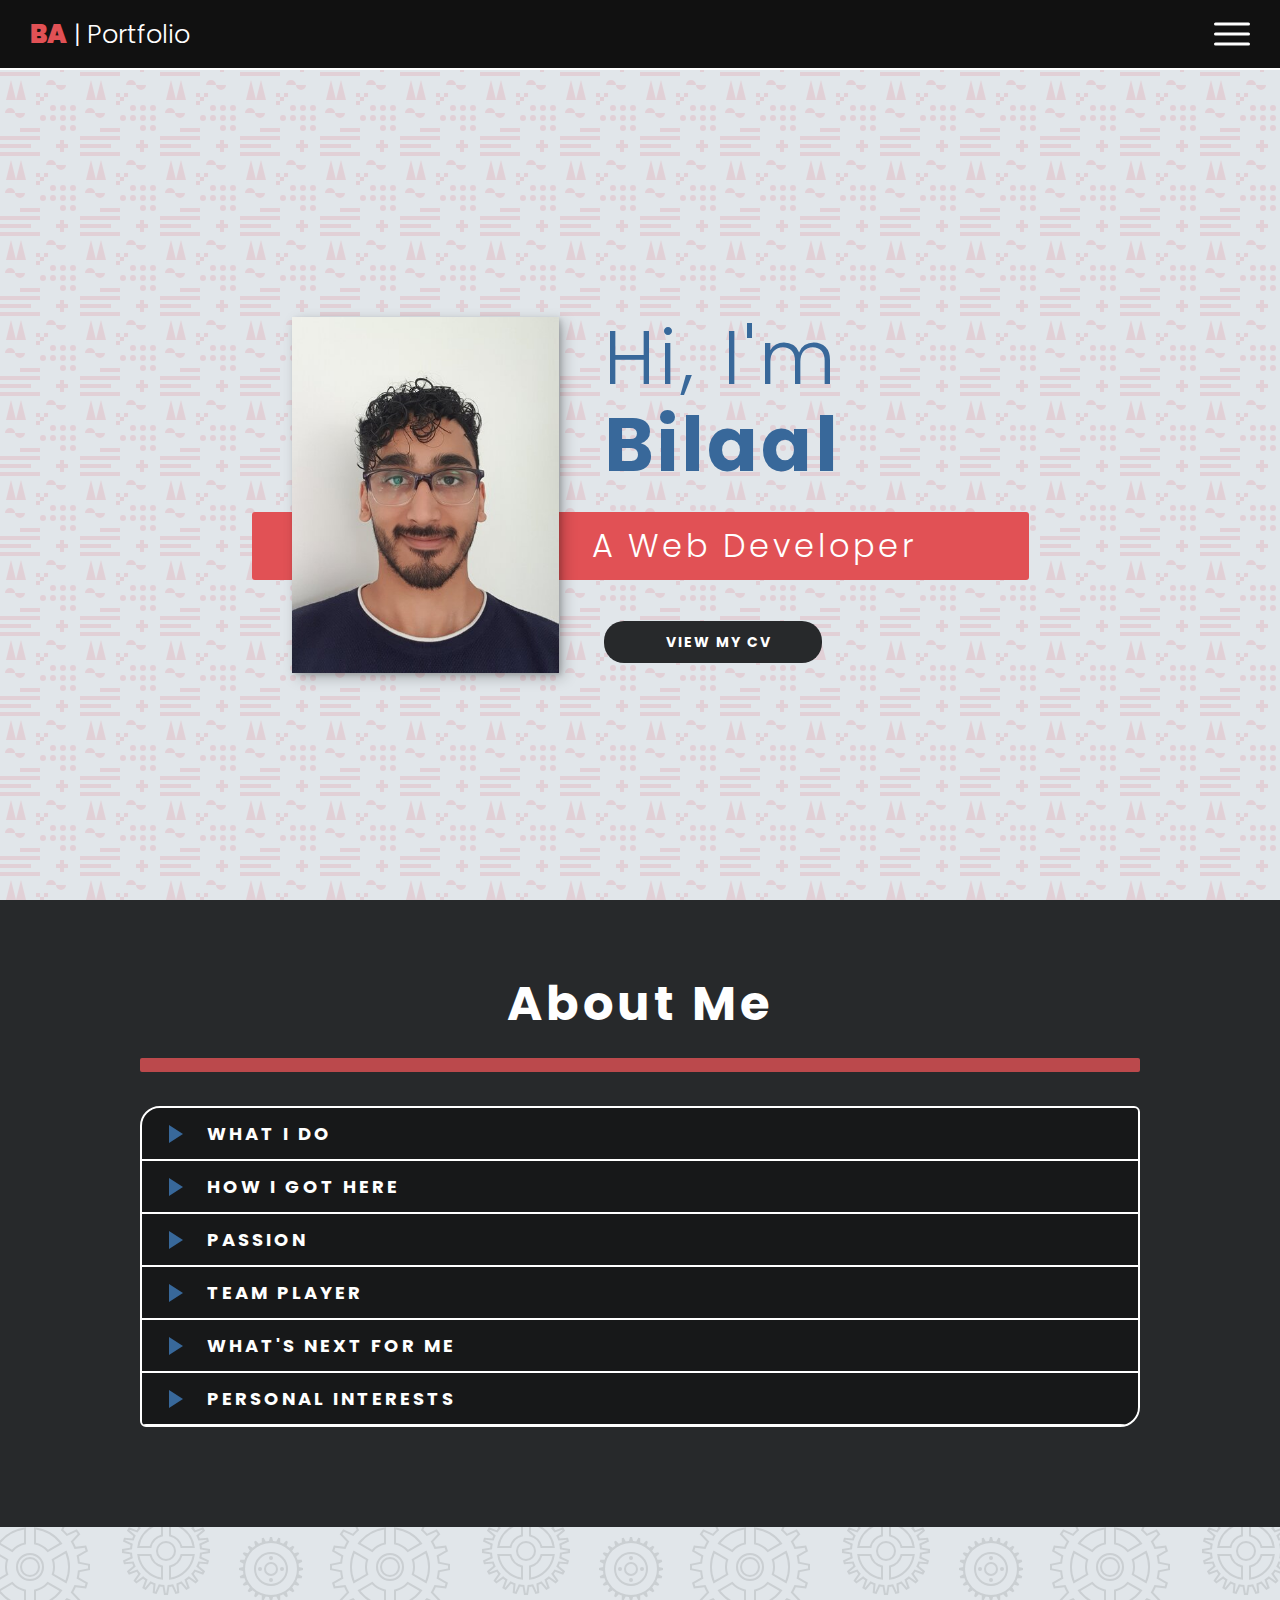
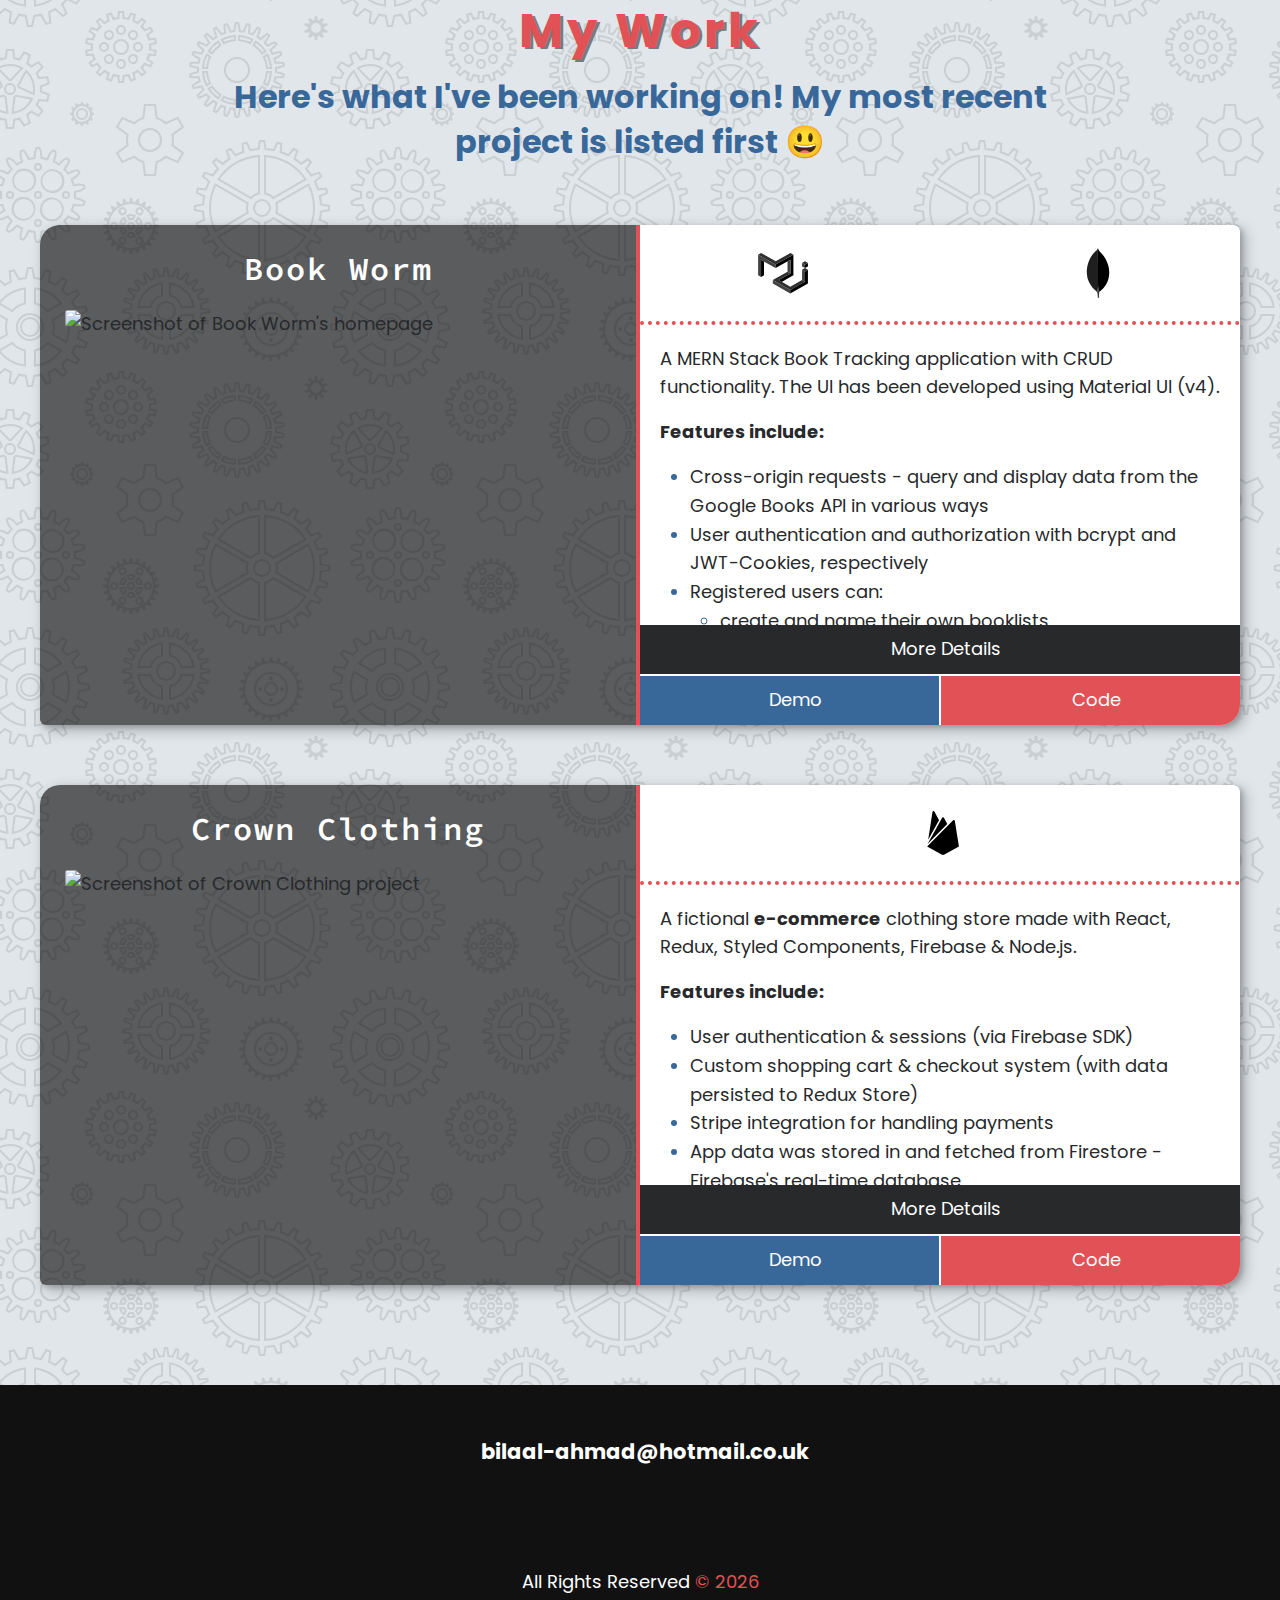
==== commit d204bde5: "Animated Accordion & Code Cleanup" ====
--- a/index.html
+++ b/index.html
@@ -25,14 +25,13 @@
     <!-- Font: Poppins -->
     <link href="https://fonts.googleapis.com/css2?family=Poppins:wght@300;400;500;600;700;900&display=swap"
         rel="stylesheet">
-
     <!-- Font: Permanent Marker -->
     <link href="https://fonts.googleapis.com/css2?family=Permanent+Marker&display=swap" rel="stylesheet">
-
     <!-- Font: Source Code Pro -->
     <link href="https://fonts.googleapis.com/css2?family=Source+Code+Pro:wght@400;500;600;700&display=swap"
         rel="stylesheet">
 
+    <!-- Styles -->
     <link rel="stylesheet" href="css/style.css">
 </head>
 
@@ -99,7 +98,7 @@
                 <!-- Accordion -->
                 <div class="accordion">
                     <!-- Set 1 -->
-                    <button class="accordion__button accordion__button--active">What I Do</button>
+                    <button class="accordion__button">What I Do</button>
                     <div class="accordion__content">
                         <p>I am a <span class="highlight-text">self-taught</span> Web Developer based in Manchester,
                             with a <span class="highlight-text">strong interest
@@ -122,12 +121,16 @@
                         </ul>
                     </div>
 
+                    <!-- Set 2 -->
                     <button class="accordion__button">How I Got Here</button>
                     <div class="accordion__content">
-                        <p>I earned a <span class="highlight-text">Bachelors of Science in IT</span> at Sheffield Hallam
-                            University, where I was first introduced to fundamental concepts in programming & software
+                        <p>I earned a <span class="highlight-text">Bachelors of Science in IT</span> at Sheffield
+                            Hallam
+                            University, where I was first introduced to fundamental concepts in programming &
+                            software
                             development.</p>
-                        <p>I don't skimp on theory BUT I think <span class="highlight-text">programming is best learned
+                        <p>I don't skimp on theory BUT I think <span class="highlight-text">programming is best
+                                learned
                                 through practically applying concepts</span>. Most of what I
                             know comes from many hours of my own research & experimentation, as well as online
                             project-based courses & tutorials.
@@ -137,23 +140,26 @@
                             abilities as a developer.</p>
                     </div>
 
-                    <!-- Set 2 -->
+
+                    <!-- Set 3 -->
                     <button class="accordion__button">Passion</button>
                     <div class="accordion__content">
                         <p>The core of my
                             passion for Web Development lies in the freedom it provides to <span
                                 class="highlight-text">exercise
                                 creativity alongside analytical thinking</span>, two
-                            things that aren't often synonymous in other professions. For me, it's this juxtaposition
+                            things that aren't often synonymous in other professions. For me, it's this
+                            juxtaposition
                             and multifaceted nature of web
                             development that maintains my interest - there is never a dull moment and <span
                                 class="highlight-text">always something to learn</span>.</p>
                     </div>
 
-                    <!-- Set 3 -->
+                    <!-- Set 4 -->
                     <button class="accordion__button">Team Player</button>
                     <div class="accordion__content">
-                        <p>Discord is a popular online social platform with many programming communities. Throughout my
+                        <p>Discord is a popular online social platform with many programming communities. Throughout
+                            my
                             learning experience, I have often turned to such channels when in need of help. When
                             possible, I like to give back by working with others to solve their
                             problems. This has taught me the value of teamwork, and is why <span
@@ -162,27 +168,31 @@
                         </p>
                     </div>
 
-                    <!-- Set 4 -->
+                    <!-- Set 5 -->
                     <button class="accordion__button">What's next for me</button>
                     <div class="accordion__content">
                         <p>I am currently job-seeking - <a class="get-in-touch highlight-text"
-                                href="mailto:bilaal-ahmad@hotmail.co.uk">get in touch</a>. My immediate goal is to apply
+                                href="mailto:bilaal-ahmad@hotmail.co.uk">get in touch</a>. My immediate goal is to
+                            apply
                             & <span class="highlight-text">level-up my frontend skills in real-world projects</span>
-                            (whether it be JS, React or CSS). Determining how users will interact with a website/web app
+                            (whether it be JS, React or CSS). Determining how users will interact with a website/web
+                            app
                             has spiked my interest in UI/UX design, so I'd like to <span class="highlight-text">continue
                                 exploring</span> this as a developer.</p>
 
-                        <p>When the opportunity presents itself - either in the workplace or in my own time - I aim to:
+                        <p>When the opportunity presents itself - either in the workplace or in my own time - I aim
+                            to:
                         </p>
                         <ul>
                             <li>strengthen my understanding of the backend - e.g. using Node.js / Python / PHP (or
                                 equivalent) to build APIs, security, SQL vs NoSQL etc.</li>
                             <li>improve understanding of Accessibility on the web</li>
-                            <li>expand my skillset to include a statically typed language (like TypeScript or C#)</li>
-                        </ul>
-                    </div>
-
-                    <!-- Set 5 -->
+                            <li>expand my skillset to include a statically typed language (like TypeScript or C#)
+                            </li>
+                        </ul>
+                    </div>
+
+                    <!-- Set 6 -->
                     <button class="accordion__button">Personal Interests</button>
                     <div class="accordion__content">
                         <p>
@@ -197,7 +207,7 @@
                                 Robotics, Astronomy & Space Travel</li>
                         </ul>
                     </div>
-
+                    <!-- /last accordion set -->
                 </div>
             </div>
         </div>
--- a/css/style.css
+++ b/css/style.css
@@ -113,9 +113,6 @@
 ::-webkit-scrollbar {
   background: var(--clr-dark);
   width: 1.2rem;
-
-  /* Alternative BG */
-  /* background: var(--clr-light-grey); */
 }
 
 ::-webkit-scrollbar-thumb {
@@ -159,7 +156,6 @@
 h2,
 h3 {
   line-height: 1;
-  /* margin-bottom: var(--m-2); */
 }
 
 h1 {
@@ -195,10 +191,6 @@
 :focus {
   outline: 3px solid var(--clr-primary);
   outline-offset: 3px;
-  /* Alt style */
-  /* outline: 0;
-  box-shadow: 0 0 0 3px var(--clr-primary);
-  border-radius: 20px; */
 }
 
 /* -------------------------------------------------------------------------- */
@@ -259,7 +251,7 @@
   font-size: var(--fs-h3);
 }
 
-/* ----- Scroll Link (Arrow) ----- */
+/* ----- Scroll Link (Chevron / Arrow) ----- */
 .section__scroll-link {
   position: absolute;
   bottom: 3rem;
@@ -634,13 +626,12 @@
     bottom: -2rem;
   }
 }
+
 /* -------------------------------------------------------------------------- */
 /*                              About Me Section                              */
 /* -------------------------------------------------------------------------- */
 .about-me {
   position: relative;
-  /* min-height: calc(100vh - var(--header-height)); */
-
   background-color: var(--clr-dark);
   background-image: url('https://images.unsplash.com/photo-1585076641399-5c06d1b3365f?ixid=MnwxMjA3fDB8MHxwaG90by1wYWdlfHx8fGVufDB8fHx8&ixlib=rb-1.2.1&auto=format&fit=crop&w=1050&q=80');
   background-size: cover;
@@ -670,28 +661,21 @@
   border-radius: 2px;
 }
 
-/* .about-me__body {} */
-
-/* .about-me__detail > h3 {
-  color: var(--clr-primary);
-} */
-
+/* Style bullet points */
 .about-me__body ul li::marker {
   color: var(--clr-primary);
 }
 
-/* REVIEW - paragraphs and ul's */
+.accordion ul {
+  /* Forces ul li to wrap early */
+  max-width: 50ch;
+}
+
 .accordion p:not(:last-child),
-.accordion ul:not(:last-child)
-/* .accordion li:not(:last-child), */
-/* .my-work p:not(:last-child), */
-/* .my-work ul:not(:last-child) { */ {
+.accordion ul:not(:last-child) {
   margin-bottom: 1.4rem;
 }
 
-.accordion ul {
-  max-width: 50ch;
-}
 .accordion li:not(:last-child) {
   margin-bottom: 0.7rem;
 }
@@ -744,7 +728,7 @@
   width: 100%;
   padding: 1.2rem 1.2rem 1.2rem 6.5rem;
 
-  background: transparent;
+  background: transparent; /* fallback */
   background: rgba(0, 0, 0, 0.4);
   color: var(--clr-light);
   font-family: var(--ff-primary);
@@ -754,7 +738,8 @@
   text-transform: uppercase;
   letter-spacing: 0.3rem;
 
-  border: none;
+  border: 0;
+  border-bottom: 1px solid white;
   outline: none;
   /* Alternative to custom focus: */
   /* outline-offset: -8px; */
@@ -763,7 +748,7 @@
   transition: border-radius 0.2s ease-out, background 0.2s ease-out;
 }
 
-/* Border-top on all accordion buttons except 1st child */
+/* Border-top on all accordion buttons except FIRST child */
 .accordion__button:not(:first-child) {
   border-top: 1px solid white;
 }
@@ -782,15 +767,14 @@
 }
 
 /* ----- Button Interaction States ----- */
-.accordion__button--active {
+.accordion__button.is-active {
   background: rgba(56, 104, 154, 0.25);
   border-bottom: 2px dotted white;
   border-bottom-right-radius: 20px;
 }
-.accordion__button--active.accordion__button::before {
+
+.accordion__button.is-active.accordion__button::before {
   border-left-color: var(--clr-primary);
-
-  /* border-left-color: var(--clr-light); */
   transform: translateY(-50%) rotate(90deg);
 }
 
@@ -802,24 +786,17 @@
   background: rgba(56, 104, 154, 0.35);
 }
 
-/* ---------------------------- Accordion Content --------------------------- */
+/* ------------------------ Accordion Body & Content ------------------------ */
 .accordion__content {
+  background: rgba(0, 0, 0, 0.5);
+  font-size: 1.8rem;
+
+  /* Required for animating open/close */
+  /* Padding top & bottom are added dynamically with JS */
+  padding: 0 var(--p-3);
   max-height: 0;
   overflow: hidden;
-  font-size: 1.8rem;
-}
-
-/* ----- Content Interaction States ----- */
-.accordion__button--active + .accordion__content {
-  /* Active - content */
-  padding: var(--p-2) var(--p-3);
-  max-height: max-content;
-  border-bottom: 1px solid var(--clr-light);
-  background: rgba(0, 0, 0, 0.5);
-}
-
-.accordion__button--active + .accordion__content:last-child {
-  border-bottom: none;
+  transition: max-height 0.3s ease, padding 0.3s ease;
 }
 
 /* -------------------------------------------------------------------------- */
@@ -924,12 +901,6 @@
   object-position: center; /* like background-position */
 }
 
-/* REVIEW - img border necessary? */
-.project__img--border-light {
-  /* Creates good contrast between project__identity & project__img */
-  border: 1px solid var(--clr-light-grey);
-}
-
 /* --- Laptop + --- */
 @media (min-width: 800px) {
   .project__identity {
@@ -963,9 +934,6 @@
   border-bottom: 4px dotted var(--clr-primary);
 }
 
-.tool-img {
-}
-
 .tool-icon {
   font-size: 5rem;
   width: 50px;
@@ -996,8 +964,6 @@
   height: 20%;
   display: grid;
   gap: 0.2rem;
-  /* justify-items: center;
-  align-items: center; */
   grid-template-columns: repeat(2, 1fr);
 }
 
@@ -1010,7 +976,6 @@
   width: 100%;
   height: 100%;
   outline: none;
-  /* outline-offset: -6px; */
   transition: 0.15s;
   color: var(--clr-light);
   border-radius: 0;
@@ -1033,7 +998,6 @@
 }
 
 .project__link--demo {
-  /* background: rgba(0, 0, 0, 0.5); */
   background: var(--clr-secondary);
 }
 
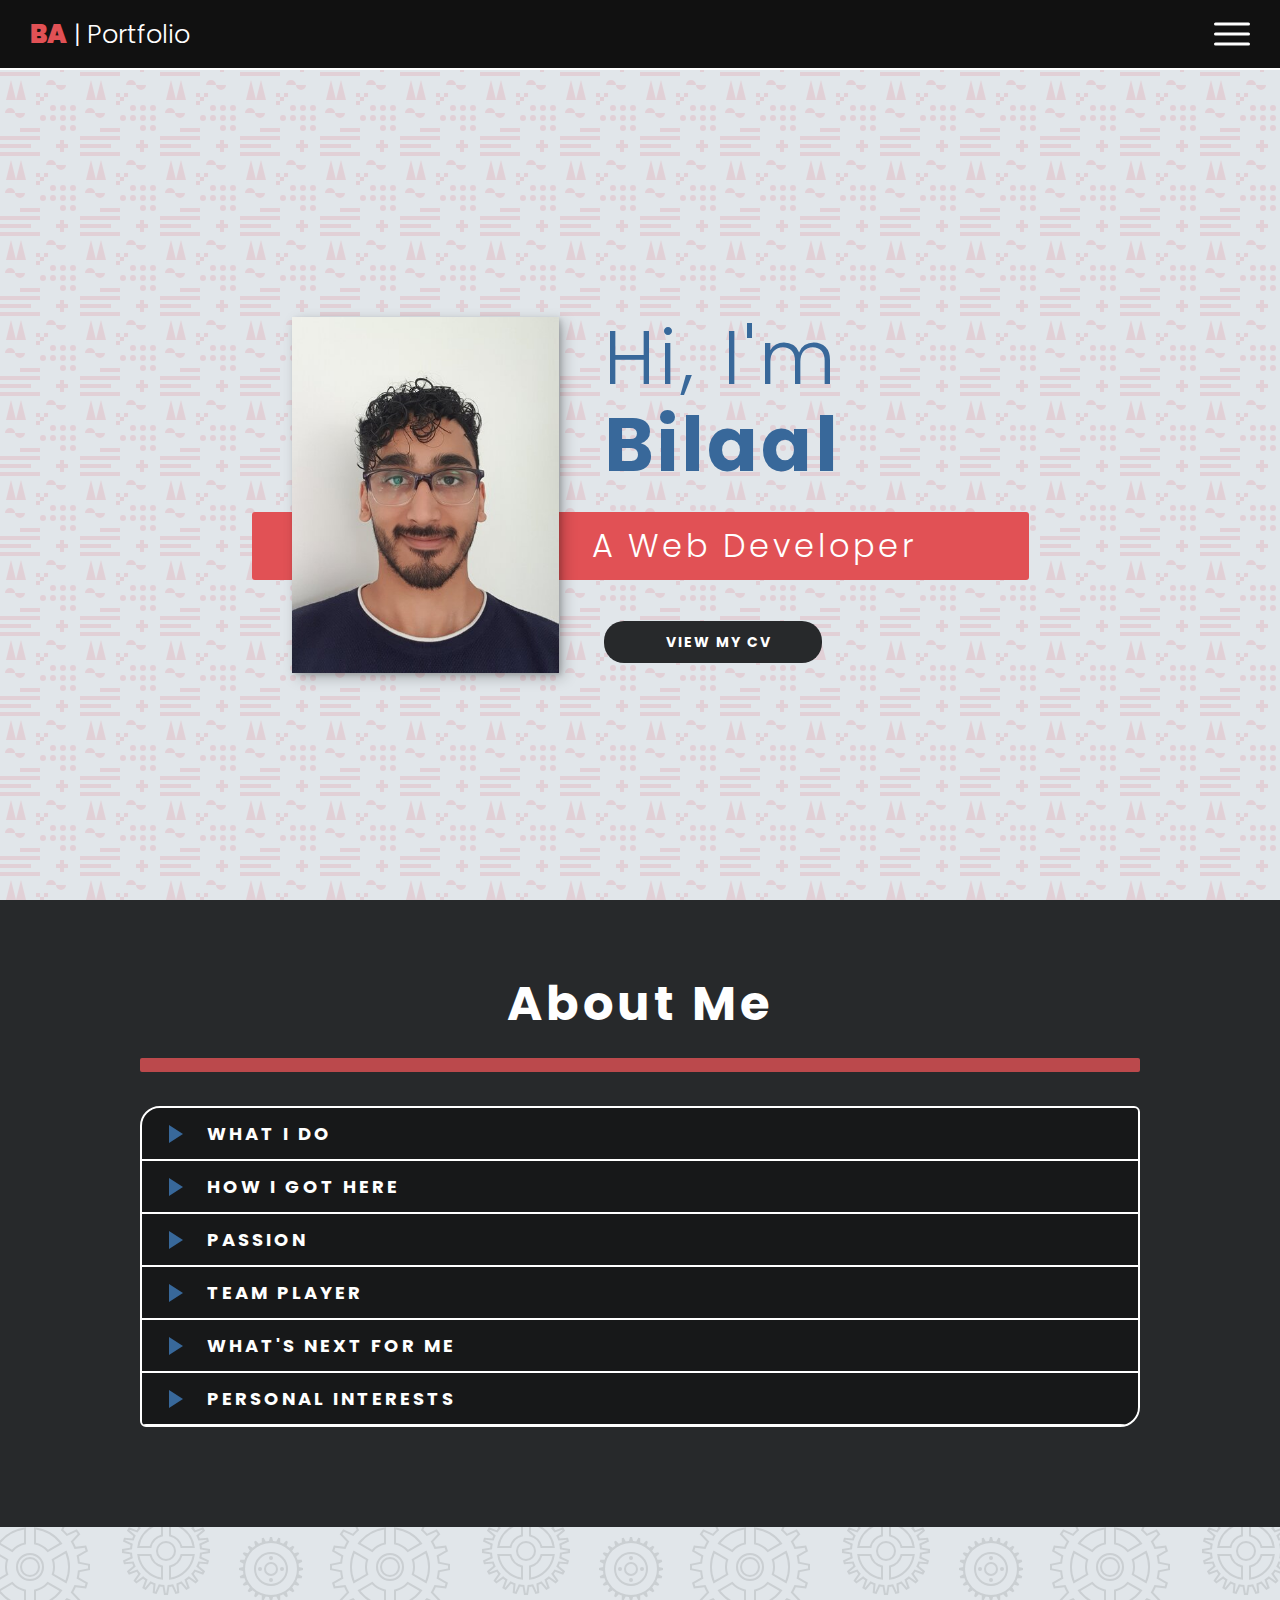
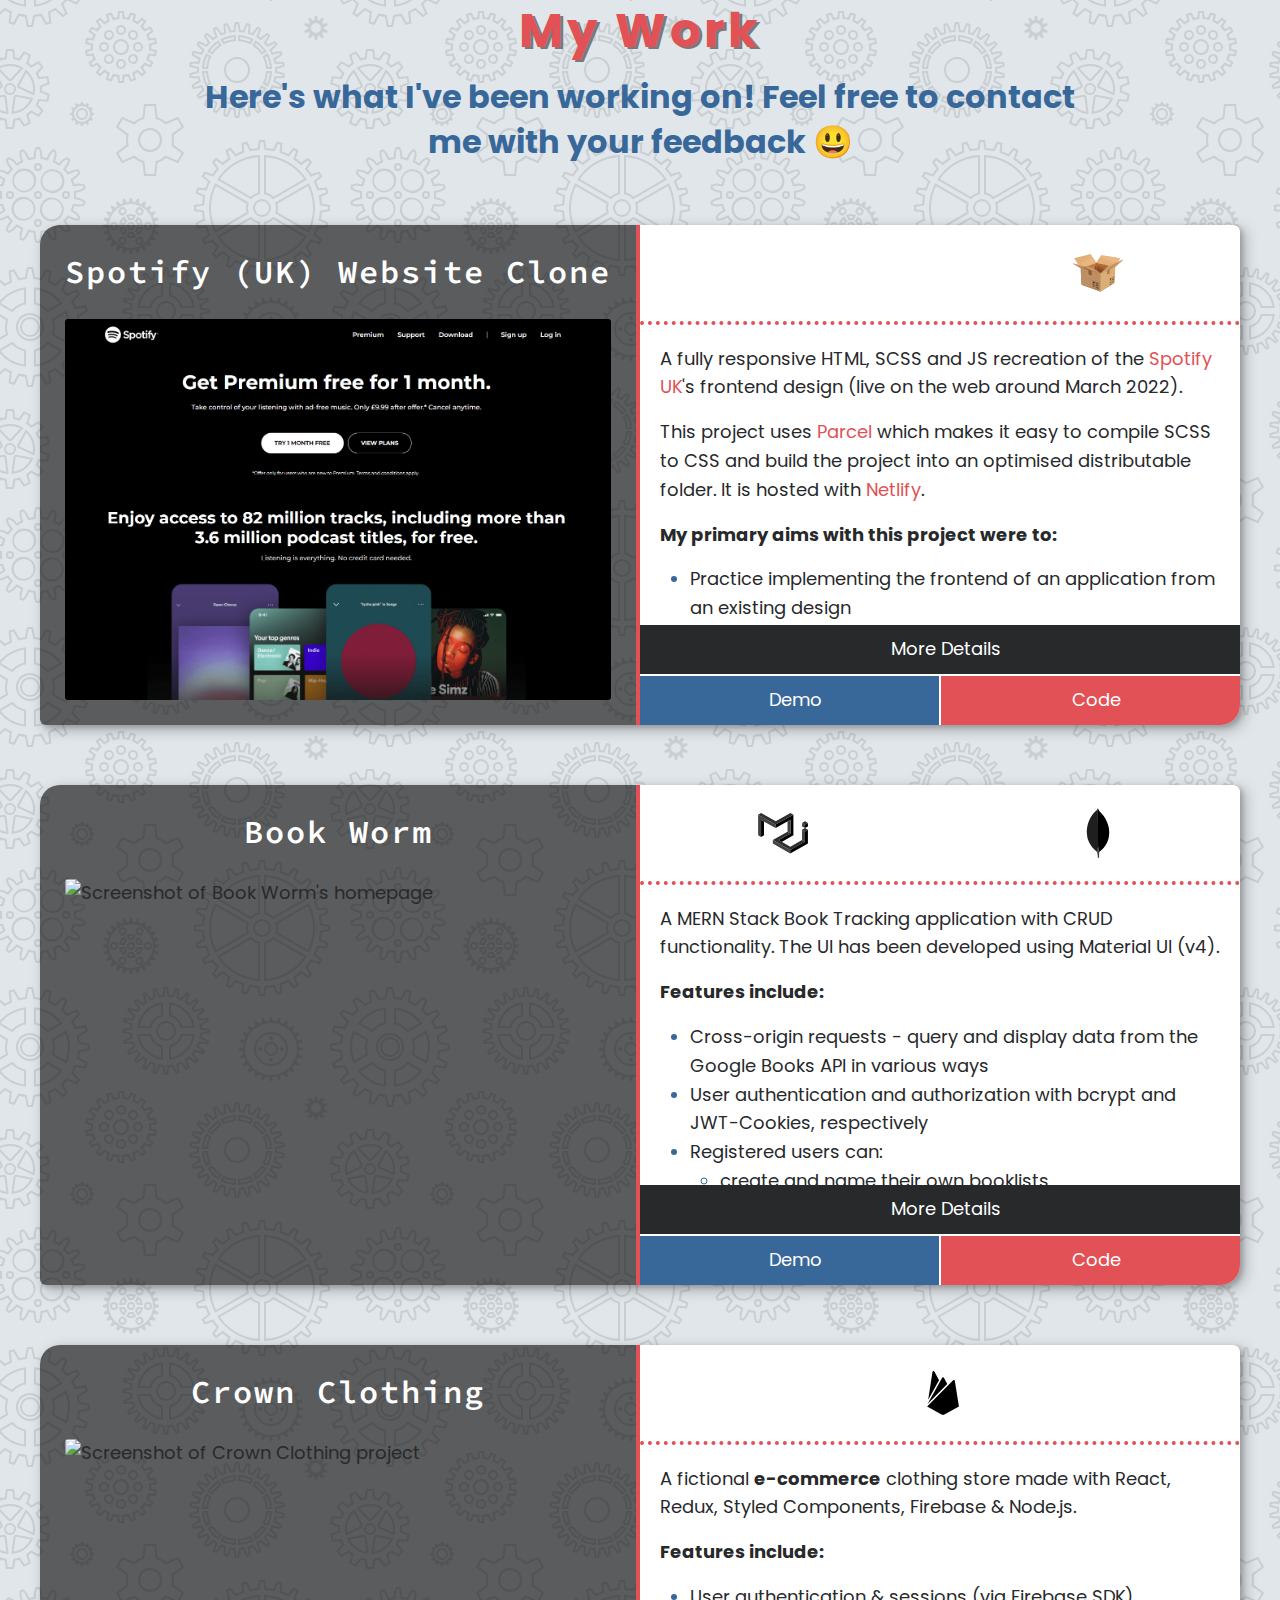
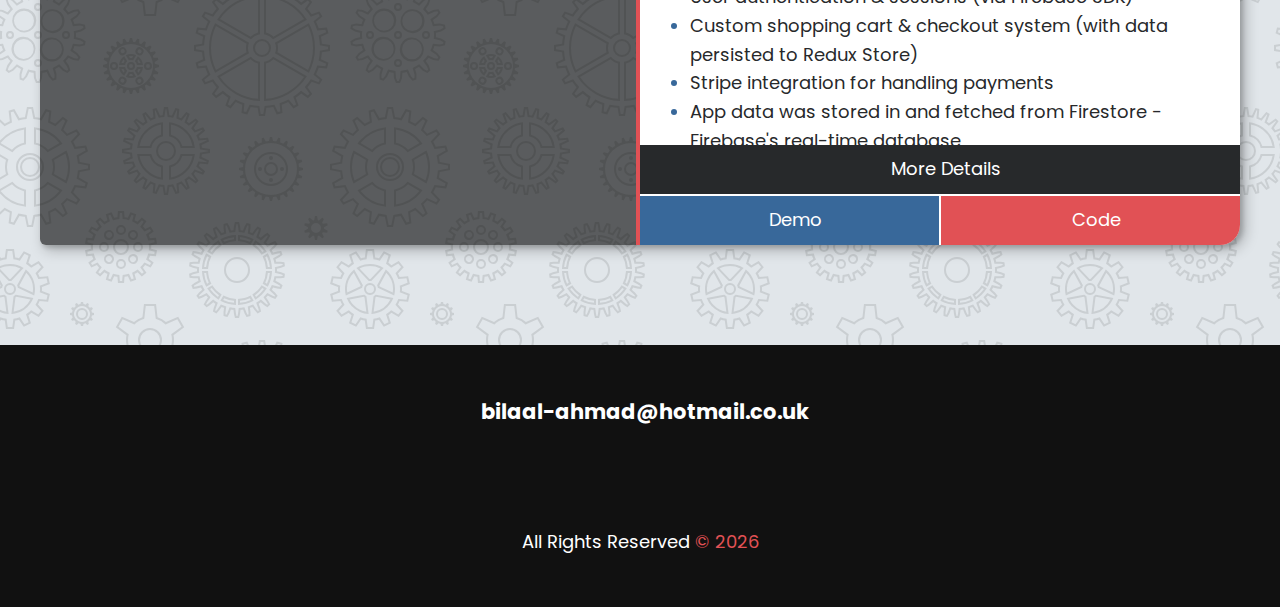
==== commit dce94768: "Added Spotify Website Clone project" ====
--- a/index.html
+++ b/index.html
@@ -1,347 +1,596 @@
 <!DOCTYPE html>
 <html lang="en">
-
-<head>
-    <meta charset="UTF-8">
-    <meta http-equiv="X-UA-Compatible" content="IE=edge">
-    <meta name="viewport" content="width=device-width, initial-scale=1.0">
-    <meta name="description"
-        content="Hi! I'm Bilaal, a self-taught Web Developer based in Manchester, with a strong interest in UI/UX design. You can view my work here :)" />
+  <head>
+    <meta charset="UTF-8" />
+    <meta http-equiv="X-UA-Compatible" content="IE=edge" />
+    <meta name="viewport" content="width=device-width, initial-scale=1.0" />
+    <meta
+      name="description"
+      content="Hi! I'm Bilaal, a self-taught Web Developer based in Manchester, with a strong interest in UI/UX design. You can view my work here :)"
+    />
 
     <title>Bilaal Ahmad | Portfolio</title>
 
     <!-- Favicon -->
-    <link rel="apple-touch-icon" sizes="180x180" href="/assets/favicon/apple-touch-icon.png">
-    <link rel="icon" type="image/png" sizes="192x192" href="/android-chrome-192x192.png">
-    <link rel="icon" type="image/png" sizes="512x512" href="/android-chrome-512x512.png">
-    <link rel="icon" type="image/png" sizes="32x32" href="/assets/favicon/favicon-32x32.png">
-    <link rel="icon" type="image/png" sizes="16x16" href="/assets/favicon/favicon-16x16.png">
+    <link
+      rel="apple-touch-icon"
+      sizes="180x180"
+      href="/assets/favicon/apple-touch-icon.png"
+    />
+    <link
+      rel="icon"
+      type="image/png"
+      sizes="192x192"
+      href="/android-chrome-192x192.png"
+    />
+    <link
+      rel="icon"
+      type="image/png"
+      sizes="512x512"
+      href="/android-chrome-512x512.png"
+    />
+    <link
+      rel="icon"
+      type="image/png"
+      sizes="32x32"
+      href="/assets/favicon/favicon-32x32.png"
+    />
+    <link
+      rel="icon"
+      type="image/png"
+      sizes="16x16"
+      href="/assets/favicon/favicon-16x16.png"
+    />
 
     <!-- Font Awesome -->
-    <script src="https://kit.fontawesome.com/9066cccb20.js" crossorigin="anonymous" rel="preconnect"></script>
+    <script
+      src="https://kit.fontawesome.com/9066cccb20.js"
+      crossorigin="anonymous"
+      rel="preconnect"
+    ></script>
 
     <!-- Google Fonts -->
-    <link rel="preconnect" href="https://fonts.gstatic.com">
+    <link rel="preconnect" href="https://fonts.gstatic.com" />
     <!-- Font: Poppins -->
-    <link href="https://fonts.googleapis.com/css2?family=Poppins:wght@300;400;500;600;700;900&display=swap"
-        rel="stylesheet">
+    <link
+      href="https://fonts.googleapis.com/css2?family=Poppins:wght@300;400;500;600;700;900&display=swap"
+      rel="stylesheet"
+    />
     <!-- Font: Permanent Marker -->
-    <link href="https://fonts.googleapis.com/css2?family=Permanent+Marker&display=swap" rel="stylesheet">
+    <link
+      href="https://fonts.googleapis.com/css2?family=Permanent+Marker&display=swap"
+      rel="stylesheet"
+    />
     <!-- Font: Source Code Pro -->
-    <link href="https://fonts.googleapis.com/css2?family=Source+Code+Pro:wght@400;500;600;700&display=swap"
-        rel="stylesheet">
+    <link
+      href="https://fonts.googleapis.com/css2?family=Source+Code+Pro:wght@400;500;600;700&display=swap"
+      rel="stylesheet"
+    />
 
     <!-- Styles -->
-    <link rel="stylesheet" href="css/style.css">
-</head>
-
-<body>
+    <link rel="stylesheet" href="css/style.css" />
+  </head>
+
+  <body>
     <header>
-        <div class="logo">
-            <a href="index.html">
-                <span class="initials">BA</span> | Portfolio
+      <div class="logo">
+        <a href="index.html"> <span class="initials">BA</span> | Portfolio </a>
+      </div>
+
+      <button class="nav-toggle" aria-label="toggle-navigation">
+        <span class="hamburger"></span>
+      </button>
+
+      <nav class="nav">
+        <ul class="nav__list">
+          <li class="nav_item">
+            <a href="#home" class="nav__link">
+              <i class="fas fa-home"></i>&nbsp; Home
             </a>
-        </div>
-
-        <button class="nav-toggle" aria-label="toggle-navigation">
-            <span class="hamburger"></span>
-        </button>
-
-        <nav class="nav">
-            <ul class="nav__list">
-                <li class="nav_item">
-                    <a href="#home" class="nav__link">
-                        <i class="fas fa-home"></i>&nbsp; Home
-                    </a>
-                </li>
-                <li class="nav_item">
-                    <a href="#about" class="nav__link">
-                        <i class="fas fa-address-card"></i>&nbsp; About Me
-                    </a>
-                </li>
-                <li class="nav_item">
-                    <a href="#work" class="nav__link">
-                        <i class="fas fa-vial"></i>&nbsp; My Work
-                    </a>
-                </li>
-            </ul>
-        </nav>
+          </li>
+          <li class="nav_item">
+            <a href="#about" class="nav__link">
+              <i class="fas fa-address-card"></i>&nbsp; About Me
+            </a>
+          </li>
+          <li class="nav_item">
+            <a href="#work" class="nav__link">
+              <i class="fas fa-vial"></i>&nbsp; My Work
+            </a>
+          </li>
+        </ul>
+      </nav>
     </header>
-
 
     <!-- Intro -->
     <section class="intro">
-        <a class="anchor-up" id="home" name="home">&nbsp;</a>
-        <h1 class="section__title section__title--intro">
-            <span class="intro__greeting">Hi, I'm</span>
-            <strong>Bilaal</strong>
-        </h1>
-        <p class="section__subtitle section__subtitle--intro">A Web Developer</p>
-
-        <a href="assets/cv-bilaal_ahmad.pdf" target="_blank" class="btn btn--pill intro__cta">
-            <i class="fas fa-arrow-circle-right"></i> View My CV
-        </a>
-
-        <img src="/assets/portfolio-pic.jpg" alt="portrait of Bilaal Ahmad" class="intro__img">
-
-        <a href="#about" class="section__scroll-link" aria-label="Go To About Section"><i
-                class="fas fa-chevron-down"></i></a>
+      <a class="anchor-up" id="home" name="home">&nbsp;</a>
+      <h1 class="section__title section__title--intro">
+        <span class="intro__greeting">Hi, I'm</span>
+        <strong>Bilaal</strong>
+      </h1>
+      <p class="section__subtitle section__subtitle--intro">A Web Developer</p>
+
+      <a
+        href="assets/cv-bilaal_ahmad.pdf"
+        target="_blank"
+        class="btn btn--pill intro__cta"
+      >
+        <i class="fas fa-arrow-circle-right"></i> View My CV
+      </a>
+
+      <img
+        src="/assets/portfolio-pic.jpg"
+        alt="portrait of Bilaal Ahmad"
+        class="intro__img"
+      />
+
+      <a
+        href="#about"
+        class="section__scroll-link"
+        aria-label="Go To About Section"
+        ><i class="fas fa-chevron-down"></i
+      ></a>
     </section>
 
     <!-- About Me -->
     <section class="about-me">
-        <a class="anchor-down" id="about" name="about">&nbsp;</a>
-        <div class="about-me--container">
-            <h2 class="section__title section__title--about">About Me</h2>
-
-            <div class="about-me__body">
-                <!-- Accordion -->
-                <div class="accordion">
-                    <!-- Set 1 -->
-                    <button class="accordion__button">What I Do</button>
-                    <div class="accordion__content">
-                        <p>I am a <span class="highlight-text">self-taught</span> Web Developer based in Manchester,
-                            with a <span class="highlight-text">strong interest
-                                in UI/UX design</span>. I am looking to break into the industry and develop my
-                            skills.</p>
-                        <p>My current knowledge favours frontend development, encompassing - but
-                            <span class="highlight-text">not limited to</span>:
-                        </p>
-                        <ul>
-                            <li>a strong foundation in HTML, CSS (including BEM methodology) and JavaScript</li>
-                            <li>UI & State Management Libraries: React & Redux (including Redux Sagas)</li>
-                            <li>SASS & CSS-in-JS (specifically, Styled Components)</li>
-                        </ul>
-
-                        <p>I have a <span class="highlight-text">growing knowledge</span> of the backend and backend
-                            platforms, including some experience with:</p>
-                        <ul>
-                            <li>Firebase and Firestore (a NoSQL Realtime Database)</li>
-                            <li>Node.js and SQL</li>
-                        </ul>
-                    </div>
-
-                    <!-- Set 2 -->
-                    <button class="accordion__button">How I Got Here</button>
-                    <div class="accordion__content">
-                        <p>I earned a <span class="highlight-text">Bachelors of Science in IT</span> at Sheffield
-                            Hallam
-                            University, where I was first introduced to fundamental concepts in programming &
-                            software
-                            development.</p>
-                        <p>I don't skimp on theory BUT I think <span class="highlight-text">programming is best
-                                learned
-                                through practically applying concepts</span>. Most of what I
-                            know comes from many hours of my own research & experimentation, as well as online
-                            project-based courses & tutorials.
-                            Ultimately, I believe this hands-on approach has helped me to adopt a <span
-                                class="highlight-text">mindset
-                                for growth</span> and gives me confidence in my
-                            abilities as a developer.</p>
-                    </div>
-
-
-                    <!-- Set 3 -->
-                    <button class="accordion__button">Passion</button>
-                    <div class="accordion__content">
-                        <p>The core of my
-                            passion for Web Development lies in the freedom it provides to <span
-                                class="highlight-text">exercise
-                                creativity alongside analytical thinking</span>, two
-                            things that aren't often synonymous in other professions. For me, it's this
-                            juxtaposition
-                            and multifaceted nature of web
-                            development that maintains my interest - there is never a dull moment and <span
-                                class="highlight-text">always something to learn</span>.</p>
-                    </div>
-
-                    <!-- Set 4 -->
-                    <button class="accordion__button">Team Player</button>
-                    <div class="accordion__content">
-                        <p>Discord is a popular online social platform with many programming communities. Throughout
-                            my
-                            learning experience, I have often turned to such channels when in need of help. When
-                            possible, I like to give back by working with others to solve their
-                            problems. This has taught me the value of teamwork, and is why <span
-                                class="highlight-text">I look forward to working
-                                with a team</span> and like-minded people in general.
-                        </p>
-                    </div>
-
-                    <!-- Set 5 -->
-                    <button class="accordion__button">What's next for me</button>
-                    <div class="accordion__content">
-                        <p>I am currently job-seeking - <a class="get-in-touch highlight-text"
-                                href="mailto:bilaal-ahmad@hotmail.co.uk">get in touch</a>. My immediate goal is to
-                            apply
-                            & <span class="highlight-text">level-up my frontend skills in real-world projects</span>
-                            (whether it be JS, React or CSS). Determining how users will interact with a website/web
-                            app
-                            has spiked my interest in UI/UX design, so I'd like to <span class="highlight-text">continue
-                                exploring</span> this as a developer.</p>
-
-                        <p>When the opportunity presents itself - either in the workplace or in my own time - I aim
-                            to:
-                        </p>
-                        <ul>
-                            <li>strengthen my understanding of the backend - e.g. using Node.js / Python / PHP (or
-                                equivalent) to build APIs, security, SQL vs NoSQL etc.</li>
-                            <li>improve understanding of Accessibility on the web</li>
-                            <li>expand my skillset to include a statically typed language (like TypeScript or C#)
-                            </li>
-                        </ul>
-                    </div>
-
-                    <!-- Set 6 -->
-                    <button class="accordion__button">Personal Interests</button>
-                    <div class="accordion__content">
-                        <p>
-                            When I'm not coding, I'm:
-                        </p>
-                        <ul>
-                            <li>Playing guitar</li>
-                            <li>Reading - Fiction, Biographies, Productivity</li>
-                            <li>Running, skipping or weight training</li>
-                            <li>Keeping up with Science & Tech - from Software Development, Computer Hardware and
-                                Gaming, to Psychology,
-                                Robotics, Astronomy & Space Travel</li>
-                        </ul>
-                    </div>
-                    <!-- /last accordion set -->
-                </div>
-            </div>
+      <a class="anchor-down" id="about" name="about">&nbsp;</a>
+      <div class="about-me--container">
+        <h2 class="section__title section__title--about">About Me</h2>
+
+        <div class="about-me__body">
+          <!-- Accordion -->
+          <div class="accordion">
+            <!-- Set 1 -->
+            <button class="accordion__button">What I Do</button>
+            <div class="accordion__content">
+              <p>
+                I am a <span class="highlight-text">self-taught</span> Web
+                Developer based in Manchester, with a
+                <span class="highlight-text"
+                  >strong interest in UI/UX design</span
+                >. I am looking to break into the industry and develop my
+                skills.
+              </p>
+              <p>
+                My current knowledge favours frontend development, encompassing
+                - but <span class="highlight-text">not limited to</span>:
+              </p>
+              <ul>
+                <li>
+                  a strong foundation in HTML, CSS (including BEM methodology)
+                  and JavaScript
+                </li>
+                <li>
+                  UI & State Management Libraries: React & Redux (including
+                  Redux Sagas)
+                </li>
+                <li>SASS & CSS-in-JS (specifically, Styled Components)</li>
+              </ul>
+
+              <p>
+                I have a
+                <span class="highlight-text">growing knowledge</span> of the
+                backend and backend platforms, including some experience with:
+              </p>
+              <ul>
+                <li>Firebase and Firestore (a NoSQL Realtime Database)</li>
+                <li>Node.js and SQL</li>
+              </ul>
+            </div>
+
+            <!-- Set 2 -->
+            <button class="accordion__button">How I Got Here</button>
+            <div class="accordion__content">
+              <p>
+                I earned a
+                <span class="highlight-text">Bachelors of Science in IT</span>
+                at Sheffield Hallam University, where I was first introduced to
+                fundamental concepts in programming & software development.
+              </p>
+              <p>
+                I don't skimp on theory BUT I think
+                <span class="highlight-text"
+                  >programming is best learned through practically applying
+                  concepts</span
+                >. Most of what I know comes from many hours of my own research
+                & experimentation, as well as online project-based courses &
+                tutorials. Ultimately, I believe this hands-on approach has
+                helped me to adopt a
+                <span class="highlight-text">mindset for growth</span> and gives
+                me confidence in my abilities as a developer.
+              </p>
+            </div>
+
+            <!-- Set 3 -->
+            <button class="accordion__button">Passion</button>
+            <div class="accordion__content">
+              <p>
+                The core of my passion for Web Development lies in the freedom
+                it provides to
+                <span class="highlight-text"
+                  >exercise creativity alongside analytical thinking</span
+                >, two things that aren't often synonymous in other professions.
+                For me, it's this juxtaposition and multifaceted nature of web
+                development that maintains my interest - there is never a dull
+                moment and
+                <span class="highlight-text">always something to learn</span>.
+              </p>
+            </div>
+
+            <!-- Set 4 -->
+            <button class="accordion__button">Team Player</button>
+            <div class="accordion__content">
+              <p>
+                Discord is a popular online social platform with many
+                programming communities. Throughout my learning experience, I
+                have often turned to such channels when in need of help. When
+                possible, I like to give back by working with others to solve
+                their problems. This has taught me the value of teamwork, and is
+                why
+                <span class="highlight-text"
+                  >I look forward to working with a team</span
+                >
+                and like-minded people in general.
+              </p>
+            </div>
+
+            <!-- Set 5 -->
+            <button class="accordion__button">What's next for me</button>
+            <div class="accordion__content">
+              <p>
+                I am currently job-seeking -
+                <a
+                  class="inline-link inline-link__light highlight-text"
+                  href="mailto:bilaal-ahmad@hotmail.co.uk"
+                  >get in touch</a
+                >. My immediate goal is to apply &
+                <span class="highlight-text"
+                  >level-up my frontend skills in real-world projects</span
+                >
+                (whether it be JS, React or CSS). Determining how users will
+                interact with a website/web app has spiked my interest in UI/UX
+                design, so I'd like to
+                <span class="highlight-text">continue exploring</span> this as a
+                developer.
+              </p>
+
+              <p>
+                When the opportunity presents itself - either in the workplace
+                or in my own time - I aim to:
+              </p>
+              <ul>
+                <li>
+                  strengthen my understanding of the backend - e.g. using
+                  Node.js / Python / PHP (or equivalent) to build APIs,
+                  security, SQL vs NoSQL etc.
+                </li>
+                <li>improve understanding of Accessibility on the web</li>
+                <li>
+                  expand my skillset to include a statically typed language
+                  (like TypeScript or C#)
+                </li>
+              </ul>
+            </div>
+
+            <!-- Set 6 -->
+            <button class="accordion__button">Personal Interests</button>
+            <div class="accordion__content">
+              <p>When I'm not coding, I'm:</p>
+              <ul>
+                <li>Playing guitar</li>
+                <li>Reading - Fiction, Biographies, Productivity</li>
+                <li>Running, skipping or weight training</li>
+                <li>
+                  Keeping up with Science & Tech - from Software Development,
+                  Computer Hardware and Gaming, to Psychology, Robotics,
+                  Astronomy & Space Travel
+                </li>
+              </ul>
+            </div>
+            <!-- /last accordion set -->
+          </div>
         </div>
-
-        <a href="#work" class="section__scroll-link" aria-label="Go To My Work Section"><i
-                class="fas fa-chevron-down"></i></a>
+      </div>
+
+      <a
+        href="#work"
+        class="section__scroll-link"
+        aria-label="Go To My Work Section"
+        ><i class="fas fa-chevron-down"></i
+      ></a>
     </section>
 
     <!-- My Work -->
     <section class="my-work">
-        <a class="anchor-down" id="work" name="work">&nbsp;</a>
-        <h2 class="section__title section__title--work">My Work</h2>
-        <p class="section__subtitle section__subtitle--work">Here's what I've been working on! My most recent project is
-            listed first 😃</p>
-
-        <!-- Portfolio -->
-        <div class="portfolio">
-            <!-- Project #2 -->
-            <div class="project">
-                <!-- Image -->
-                <div class="project__identity">
-                    <h3 class="project__name">Book Worm</h3>
-                    <img src="assets/book-worm.PNG" class="project__img" alt="Screenshot of Book Worm's homepage">
-                </div>
-
-                <!-- Info -->
-                <div class="project__info">
-                    <div class="project__toolbox">
-                        <img src="./assets/icons/material-ui-dark.svg" class="tool-icon tool-icon--mt"
-                            alt="Firebase Logo">
-
-                        <i class="fab fa-node-js tool-icon"></i>
-
-                        <img src="./assets/icons/mongodb.svg" class="tool-icon" alt="Firebase Logo">
-                    </div>
-
-                    <div class="project__summary scrollbar">
-                        <p>A MERN Stack Book Tracking application with CRUD functionality. The UI has been
-                            developed using Material UI (v4).</p>
-
-                        <p><strong>Features include:</strong></p>
-                        <ul>
-                            <li>Cross-origin requests - query and display data from the Google Books API in various ways
-                            </li>
-                            <li>User authentication and authorization with bcrypt and JWT-Cookies, respectively</li>
-                            <li>
-                                Registered users can:
-                                <ul>
-                                    <li>create and name their own booklists</li>
-                                    <li>add books to & delete books from a booklist</li>
-                                    <li>update details of a booklist or delete the list and its contents</li>
-                                </ul>
-                            </li>
-                        </ul>
-
-                        <p>Due to free web hosting <strong>it may take a minute to load</strong> - thanks for
-                            your patience! 😁</p>
-                    </div>
-
-                    <div class="project__links-container">
-                        <a class="project__link project__link--readme"
-                            href="https://github.com/Bilaal96/book-worm/blob/main/README.md" target="_blank"
-                            rel="noreferrer">
-                            <i class="fas fa-info-circle"></i> More Details
-                        </a>
-                        <a class="project__link project__link--demo" href="https://book-worm-live.herokuapp.com/"
-                            target="_blank" rel="noreferrer">
-                            <i class="fas fa-external-link-square-alt"></i> Demo
-                        </a>
-                        <a class="project__link project__link--code" href="https://github.com/Bilaal96/book-worm"
-                            target="_blank" rel="noreferrer">
-                            <i class="fab fa-github"></i> Code
-                        </a>
-                    </div>
-                </div>
-            </div>
-
-            <!-- Project #1 -->
-            <div class="project">
-                <!-- Image -->
-                <div class="project__identity">
-                    <h3 class="project__name">Crown Clothing</h3>
-                    <img src="assets/crown-clothing.PNG" class="project__img"
-                        alt="Screenshot of Crown Clothing project">
-                </div>
-
-                <!-- Info -->
-                <div class="project__info">
-                    <div class="project__toolbox">
-                        <i class="fab fa-react tool-icon"></i>
-
-                        <img src="./assets/icons/firebase.svg" class="tool-icon" alt="Firebase Logo">
-
-                        <i class="fab fa-node-js tool-icon"></i>
-                    </div>
-
-                    <div class="project__summary scrollbar">
-                        <p>A fictional <strong>e-commerce</strong> clothing store made with React, Redux, Styled
-                            Components, Firebase & Node.js.</p>
-
-                        <p><strong>Features include:</strong></p>
-                        <ul>
-                            <li>User authentication & sessions (via Firebase SDK)</li>
-                            <li>Custom shopping cart & checkout system (with data
-                                persisted to Redux Store)</li>
-                            <li>Stripe integration for handling payments</li>
-                            <li>App data was stored in and fetched from Firestore - Firebase's real-time database
-                            </li>
-                        </ul>
-
-                        <p>Due to free web hosting <strong>it may take a minute to load</strong> - thanks for
-                            your patience! 😁</p>
-                    </div>
-
-                    <div class="project__links-container">
-                        <a class="project__link project__link--readme"
-                            href="https://github.com/Bilaal96/crwn-clothing/blob/master/README.md" target="_blank"
-                            rel="noreferrer">
-                            <i class="fas fa-info-circle"></i> More Details
-                        </a>
-                        <a class="project__link project__link--demo"
-                            href="https://crown-clothing-live-app.herokuapp.com/" target="_blank" rel="noreferrer">
-                            <i class="fas fa-external-link-square-alt"></i> Demo
-                        </a>
-                        <a class="project__link project__link--code" href="https://github.com/Bilaal96/crwn-clothing"
-                            target="_blank" rel="noreferrer">
-                            <i class="fab fa-github"></i> Code
-                        </a>
-                    </div>
-                </div>
-            </div>
-
-            <!-- Project #3 -->
-            <!-- <div class="project">
+      <a class="anchor-down" id="work" name="work">&nbsp;</a>
+      <h2 class="section__title section__title--work">My Work</h2>
+      <p class="section__subtitle section__subtitle--work">
+        Here's what I've been working on! Feel free to contact me with your
+        feedback 😃
+      </p>
+
+      <!-- Portfolio -->
+      <div class="portfolio">
+        <!-- Project #3 -->
+        <div class="project">
+          <!-- Image -->
+          <div class="project__identity">
+            <h3 class="project__name">Spotify (UK) Website Clone</h3>
+            <img
+              src="assets/spotify-uk-clone.png"
+              class="project__img"
+              alt="Screenshot of Spotify UK's Premium page"
+            />
+          </div>
+
+          <!-- Info -->
+          <div class="project__info">
+            <div class="project__toolbox">
+              <i class="fab fa-brands fa-html5 tool-icon"></i>
+
+              <i class="fab fa-brands fa-sass tool-icon"></i>
+
+              <!-- Parcel.js -->
+              <!-- <i
+                class="fas fa-solid fa-box-open tool-icon"
+                title="Parcel JS"
+              ></i> -->
+              <img
+                src="./assets/icons/parceljs.svg"
+                class="tool-icon"
+                alt="Firebase Logo"
+              />
+            </div>
+
+            <div class="project__summary scrollbar">
+              <p>
+                A fully responsive HTML, SCSS and JS recreation of the
+                <a
+                  class="inline-link"
+                  href="https://www.spotify.com/uk/"
+                  target="_blank"
+                  >Spotify UK</a
+                >'s frontend design (live on the web around March 2022).
+              </p>
+
+              <p>
+                This project uses
+                <a
+                  class="inline-link"
+                  href="https://parceljs.org/"
+                  target="_blank"
+                  >Parcel</a
+                >
+                which makes it easy to compile SCSS to CSS and build the project
+                into an optimised distributable folder. It is hosted with
+                <a
+                  class="inline-link"
+                  href="https://www.netlify.com/"
+                  target="_blank"
+                  >Netlify</a
+                >.
+              </p>
+
+              <p><strong>My primary aims with this project were to:</strong></p>
+              <ul>
+                <li>
+                  Practice implementing the frontend of an application from an
+                  existing design
+                </li>
+                <li>Gain a better understanding of SASS</li>
+                <li>Use Parcel to compile SCSS to CSS</li>
+              </ul>
+            </div>
+
+            <div class="project__links-container">
+              <a
+                class="project__link project__link--readme"
+                href="https://github.com/Bilaal96/spotify-uk-website-clone/blob/main/README.md"
+                target="_blank"
+                rel="noreferrer"
+              >
+                <i class="fas fa-info-circle"></i> More Details
+              </a>
+              <a
+                class="project__link project__link--demo"
+                href="https://spotify-uk.netlify.app/"
+                target="_blank"
+                rel="noreferrer"
+              >
+                <i class="fas fa-external-link-square-alt"></i> Demo
+              </a>
+              <a
+                class="project__link project__link--code"
+                href="https://github.com/Bilaal96/spotify-uk-website-clone"
+                target="_blank"
+                rel="noreferrer"
+              >
+                <i class="fab fa-github"></i> Code
+              </a>
+            </div>
+          </div>
+        </div>
+        <!-- Project #2 -->
+        <div class="project">
+          <!-- Image -->
+          <div class="project__identity">
+            <h3 class="project__name">Book Worm</h3>
+            <img
+              src="assets/book-worm.PNG"
+              class="project__img"
+              alt="Screenshot of Book Worm's homepage"
+            />
+          </div>
+
+          <!-- Info -->
+          <div class="project__info">
+            <div class="project__toolbox">
+              <img
+                src="./assets/icons/material-ui-dark.svg"
+                class="tool-icon tool-icon--mt"
+                alt="Firebase Logo"
+              />
+
+              <i class="fab fa-node-js tool-icon"></i>
+
+              <img
+                src="./assets/icons/mongodb.svg"
+                class="tool-icon"
+                alt="Firebase Logo"
+              />
+            </div>
+
+            <div class="project__summary scrollbar">
+              <p>
+                A MERN Stack Book Tracking application with CRUD functionality.
+                The UI has been developed using Material UI (v4).
+              </p>
+
+              <p><strong>Features include:</strong></p>
+              <ul>
+                <li>
+                  Cross-origin requests - query and display data from the Google
+                  Books API in various ways
+                </li>
+                <li>
+                  User authentication and authorization with bcrypt and
+                  JWT-Cookies, respectively
+                </li>
+                <li>
+                  Registered users can:
+                  <ul>
+                    <li>create and name their own booklists</li>
+                    <li>add books to & delete books from a booklist</li>
+                    <li>
+                      update details of a booklist or delete the list and its
+                      contents
+                    </li>
+                  </ul>
+                </li>
+              </ul>
+
+              <p>
+                Due to free web hosting
+                <strong>it may take a minute to load</strong> - thanks for your
+                patience! 😁
+              </p>
+            </div>
+
+            <div class="project__links-container">
+              <a
+                class="project__link project__link--readme"
+                href="https://github.com/Bilaal96/book-worm/blob/main/README.md"
+                target="_blank"
+                rel="noreferrer"
+              >
+                <i class="fas fa-info-circle"></i> More Details
+              </a>
+              <a
+                class="project__link project__link--demo"
+                href="https://book-worm-live.herokuapp.com/"
+                target="_blank"
+                rel="noreferrer"
+              >
+                <i class="fas fa-external-link-square-alt"></i> Demo
+              </a>
+              <a
+                class="project__link project__link--code"
+                href="https://github.com/Bilaal96/book-worm"
+                target="_blank"
+                rel="noreferrer"
+              >
+                <i class="fab fa-github"></i> Code
+              </a>
+            </div>
+          </div>
+        </div>
+
+        <!-- Project #1 -->
+        <div class="project">
+          <!-- Image -->
+          <div class="project__identity">
+            <h3 class="project__name">Crown Clothing</h3>
+            <img
+              src="assets/crown-clothing.PNG"
+              class="project__img"
+              alt="Screenshot of Crown Clothing project"
+            />
+          </div>
+
+          <!-- Info -->
+          <div class="project__info">
+            <div class="project__toolbox">
+              <i class="fab fa-react tool-icon"></i>
+
+              <img
+                src="./assets/icons/firebase.svg"
+                class="tool-icon"
+                alt="Firebase Logo"
+              />
+
+              <i class="fab fa-node-js tool-icon"></i>
+            </div>
+
+            <div class="project__summary scrollbar">
+              <p>
+                A fictional <strong>e-commerce</strong> clothing store made with
+                React, Redux, Styled Components, Firebase & Node.js.
+              </p>
+
+              <p><strong>Features include:</strong></p>
+              <ul>
+                <li>User authentication & sessions (via Firebase SDK)</li>
+                <li>
+                  Custom shopping cart & checkout system (with data persisted to
+                  Redux Store)
+                </li>
+                <li>Stripe integration for handling payments</li>
+                <li>
+                  App data was stored in and fetched from Firestore - Firebase's
+                  real-time database
+                </li>
+              </ul>
+
+              <p>
+                Due to free web hosting
+                <strong>it may take a minute to load</strong> - thanks for your
+                patience! 😁
+              </p>
+            </div>
+
+            <div class="project__links-container">
+              <a
+                class="project__link project__link--readme"
+                href="https://github.com/Bilaal96/crwn-clothing/blob/master/README.md"
+                target="_blank"
+                rel="noreferrer"
+              >
+                <i class="fas fa-info-circle"></i> More Details
+              </a>
+              <a
+                class="project__link project__link--demo"
+                href="https://crown-clothing-live-app.herokuapp.com/"
+                target="_blank"
+                rel="noreferrer"
+              >
+                <i class="fas fa-external-link-square-alt"></i> Demo
+              </a>
+              <a
+                class="project__link project__link--code"
+                href="https://github.com/Bilaal96/crwn-clothing"
+                target="_blank"
+                rel="noreferrer"
+              >
+                <i class="fab fa-github"></i> Code
+              </a>
+            </div>
+          </div>
+        </div>
+
+        <!-- Project #4 -->
+        <!-- <div class="project">
                 <div class="project__identity">
                     <h3 class="project__name">Novaflora</h3>
 
@@ -373,41 +622,60 @@
                     </div>
                 </div>
             </div> -->
-        </div>
-        <!-- /project -->
-
-        <a href="#home" class="section__scroll-link" aria-label="Go To Home Section">
-            <i class="fas fa-chevron-up"></i>
-        </a>
+      </div>
+      <!-- /project -->
+
+      <a
+        href="#home"
+        class="section__scroll-link"
+        aria-label="Go To Home Section"
+      >
+        <i class="fas fa-chevron-up"></i>
+      </a>
     </section>
 
     <!-- Footer -->
     <footer class="footer">
-        <a href="mailto:bilaal-ahmad@hotmail.co.uk" class="footer__link--mailto"><i class="fas fa-envelope"></i><span
-                class="email">bilaal-ahmad@hotmail.co.uk</span></a>
-        <ul class="social-list">
-            <li class="social-list__item">
-                <a href="https://uk.linkedin.com/in/bilaal-ahmad-4a43aa103" target="_blank" rel="noreferrer"
-                    aria-label="LinkedIn Profile" class="social-list__link"><i class="fab fa-linkedin"></i></a>
-            </li>
-
-            <li class="social-list__item">
-                <a href="https://github.com/Bilaal96" target="_blank" rel="noreferrer" aria-label="GitHub Profile"
-                    class="social-list__link"><i class="fab fa-github"></i></a>
-            </li>
-
-            <!-- <li class="social-list__item">
+      <a href="mailto:bilaal-ahmad@hotmail.co.uk" class="footer__link--mailto"
+        ><i class="fas fa-envelope"></i
+        ><span class="email">bilaal-ahmad@hotmail.co.uk</span></a
+      >
+      <ul class="social-list">
+        <li class="social-list__item">
+          <a
+            href="https://uk.linkedin.com/in/bilaal-ahmad-4a43aa103"
+            target="_blank"
+            rel="noreferrer"
+            aria-label="LinkedIn Profile"
+            class="social-list__link"
+            ><i class="fab fa-linkedin"></i
+          ></a>
+        </li>
+
+        <li class="social-list__item">
+          <a
+            href="https://github.com/Bilaal96"
+            target="_blank"
+            rel="noreferrer"
+            aria-label="GitHub Profile"
+            class="social-list__link"
+            ><i class="fab fa-github"></i
+          ></a>
+        </li>
+
+        <!-- <li class="social-list__item">
                 <a href="http://codepen.io" target="_blank" rel="noreferrer" aria-label="Code Pen Profile" class="social-list__link"><i class="fab fa-codepen"></i></a>
             </li>
             
             <li class="social-list__item">
                 <a href="http://twitter.com" target="_blank" rel="noreferrer" aria-label="Twitter Profile" class="social-list__link"><i class="fab fa-twitter"></i></a>
             </li> -->
-        </ul>
-        <p class="footer__copyright">All Rights Reserved <span class="footer__year highlight-text"></span></p>
+      </ul>
+      <p class="footer__copyright">
+        All Rights Reserved <span class="footer__year highlight-text"></span>
+      </p>
     </footer>
 
     <script src="/js/index.js"></script>
-</body>
-
-</html>+  </body>
+</html>
--- a/css/style.css
+++ b/css/style.css
@@ -236,6 +236,50 @@
 /* Use if element is scrolled up to */
 .anchor-up {
   top: calc(var(--header-height) * -1); /* Offset value */
+}
+
+/* Inline text link */
+.inline-link {
+  position: relative;
+  transition: color 0.3s;
+}
+.inline-link,
+.inline-link:visited {
+  color: var(--clr-primary);
+}
+.inline-link:visited {
+  transform: scaleX(1);
+  transform-origin: left;
+}
+/* Underline with pseudo-element */
+.inline-link::after {
+  content: '';
+  position: absolute;
+  left: 0;
+  right: 0;
+  bottom: -2px;
+  height: 0;
+  border-bottom: 2px solid var(--clr-primary);
+
+  transform: scaleX(0);
+  transform-origin: right;
+  transition: transform 0.5s ease;
+}
+/* Hover styles - Animate underline */
+.inline-link:hover::after {
+  transform: scaleX(1);
+  transform-origin: left;
+}
+/* Inline-link variant: light - contrasts well with dark background */
+.inline-link__light,
+.inline-link__light:visited {
+  color: #5387bd;
+}
+.inline-link__light:hover {
+  color: var(--clr-light);
+}
+.inline-link__light::after {
+  border-bottom: 2px solid var(--clr-light);
 }
 
 /* -------------------------------------------------------------------------- */
@@ -680,33 +724,6 @@
   margin-bottom: 0.7rem;
 }
 
-.get-in-touch {
-  position: relative;
-  color: #5387bd;
-  transition: color 0.3s;
-}
-.get-in-touch:hover {
-  color: var(--clr-light);
-}
-.get-in-touch::after {
-  content: '';
-  position: absolute;
-  left: 0;
-  right: 0;
-  bottom: -2px;
-  height: 0;
-  border-bottom: 2px solid var(--clr-light);
-
-  transform: scaleX(0);
-  transform-origin: right;
-  transition: transform 0.5s ease;
-}
-
-.get-in-touch:hover::after {
-  transform: scaleX(1);
-  transform-origin: left;
-}
-
 /* -------------------------------------------------------------------------- */
 /*                                  Accordion                                 */
 /* -------------------------------------------------------------------------- */
@@ -890,6 +907,7 @@
   letter-spacing: 0.2rem;
   font-size: var(--fs-h3);
   text-align: center;
+  line-height: 1.4;
 }
 
 .project__img {
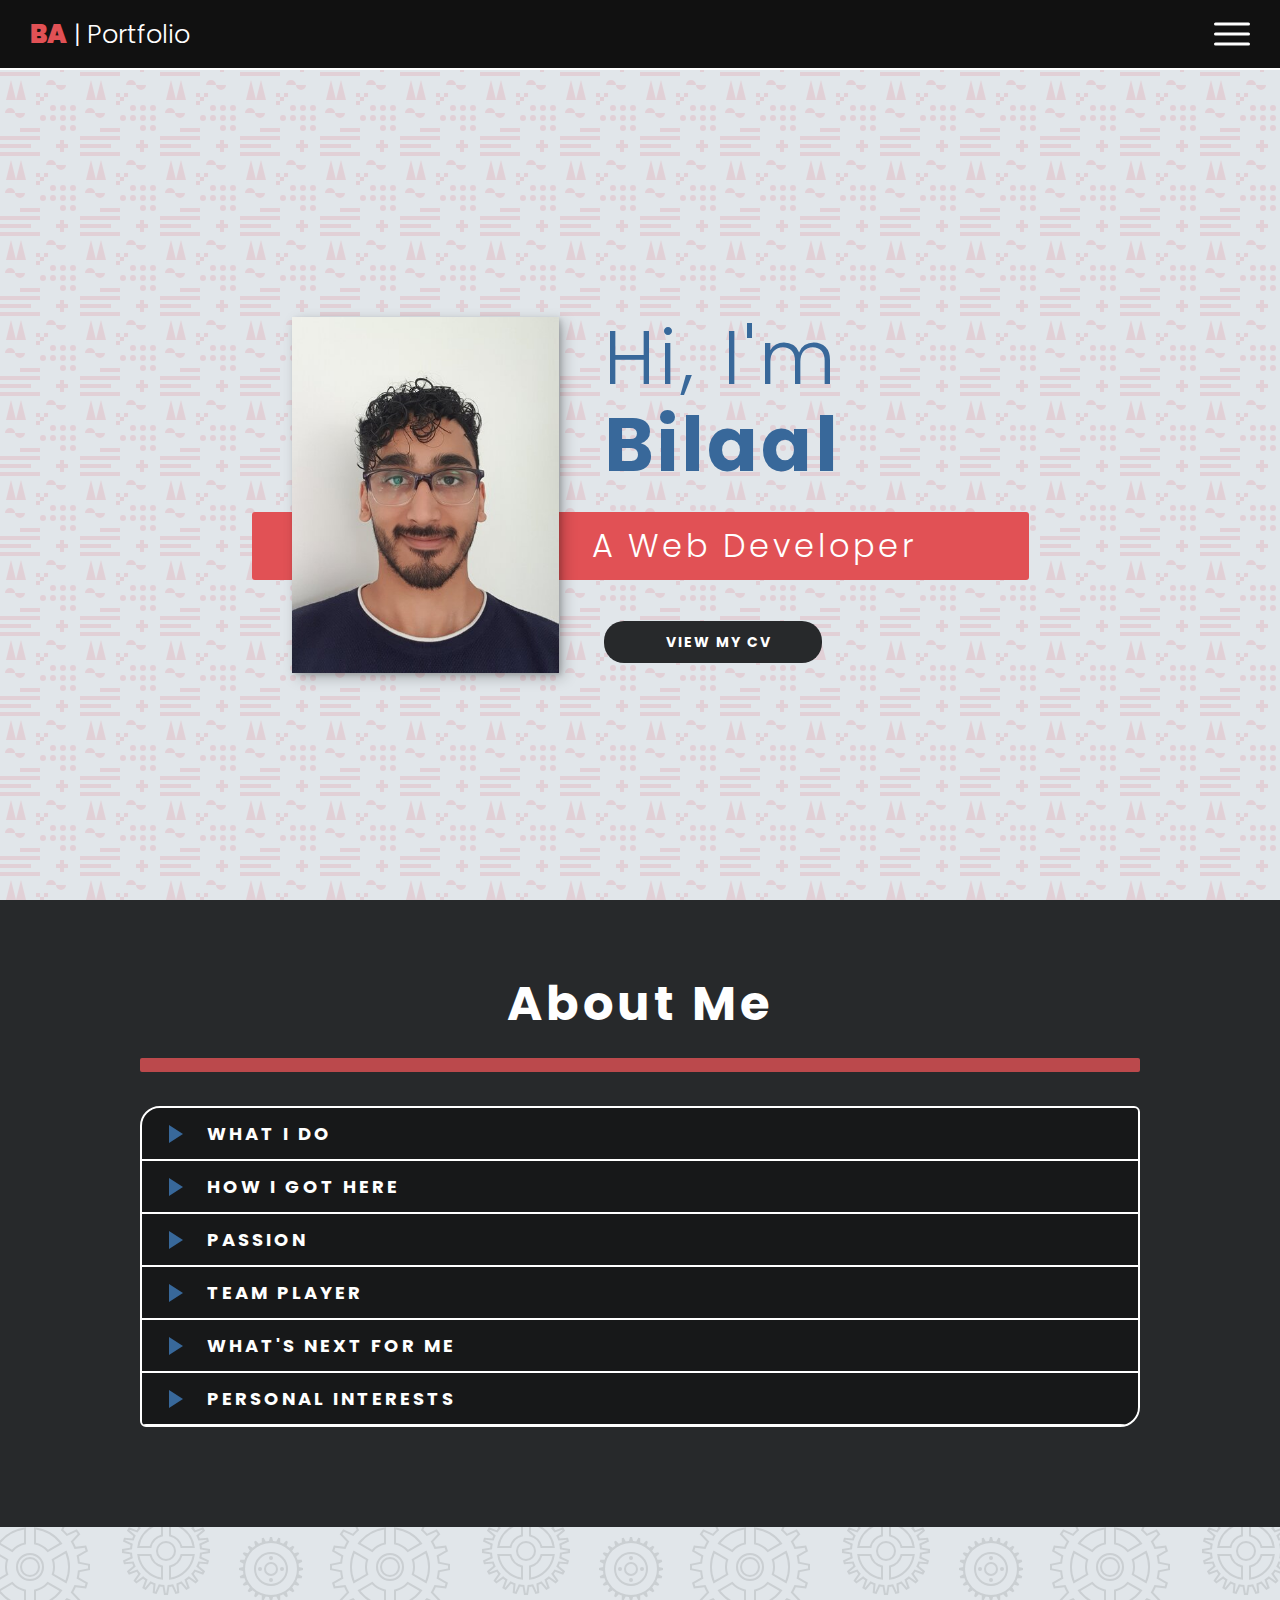
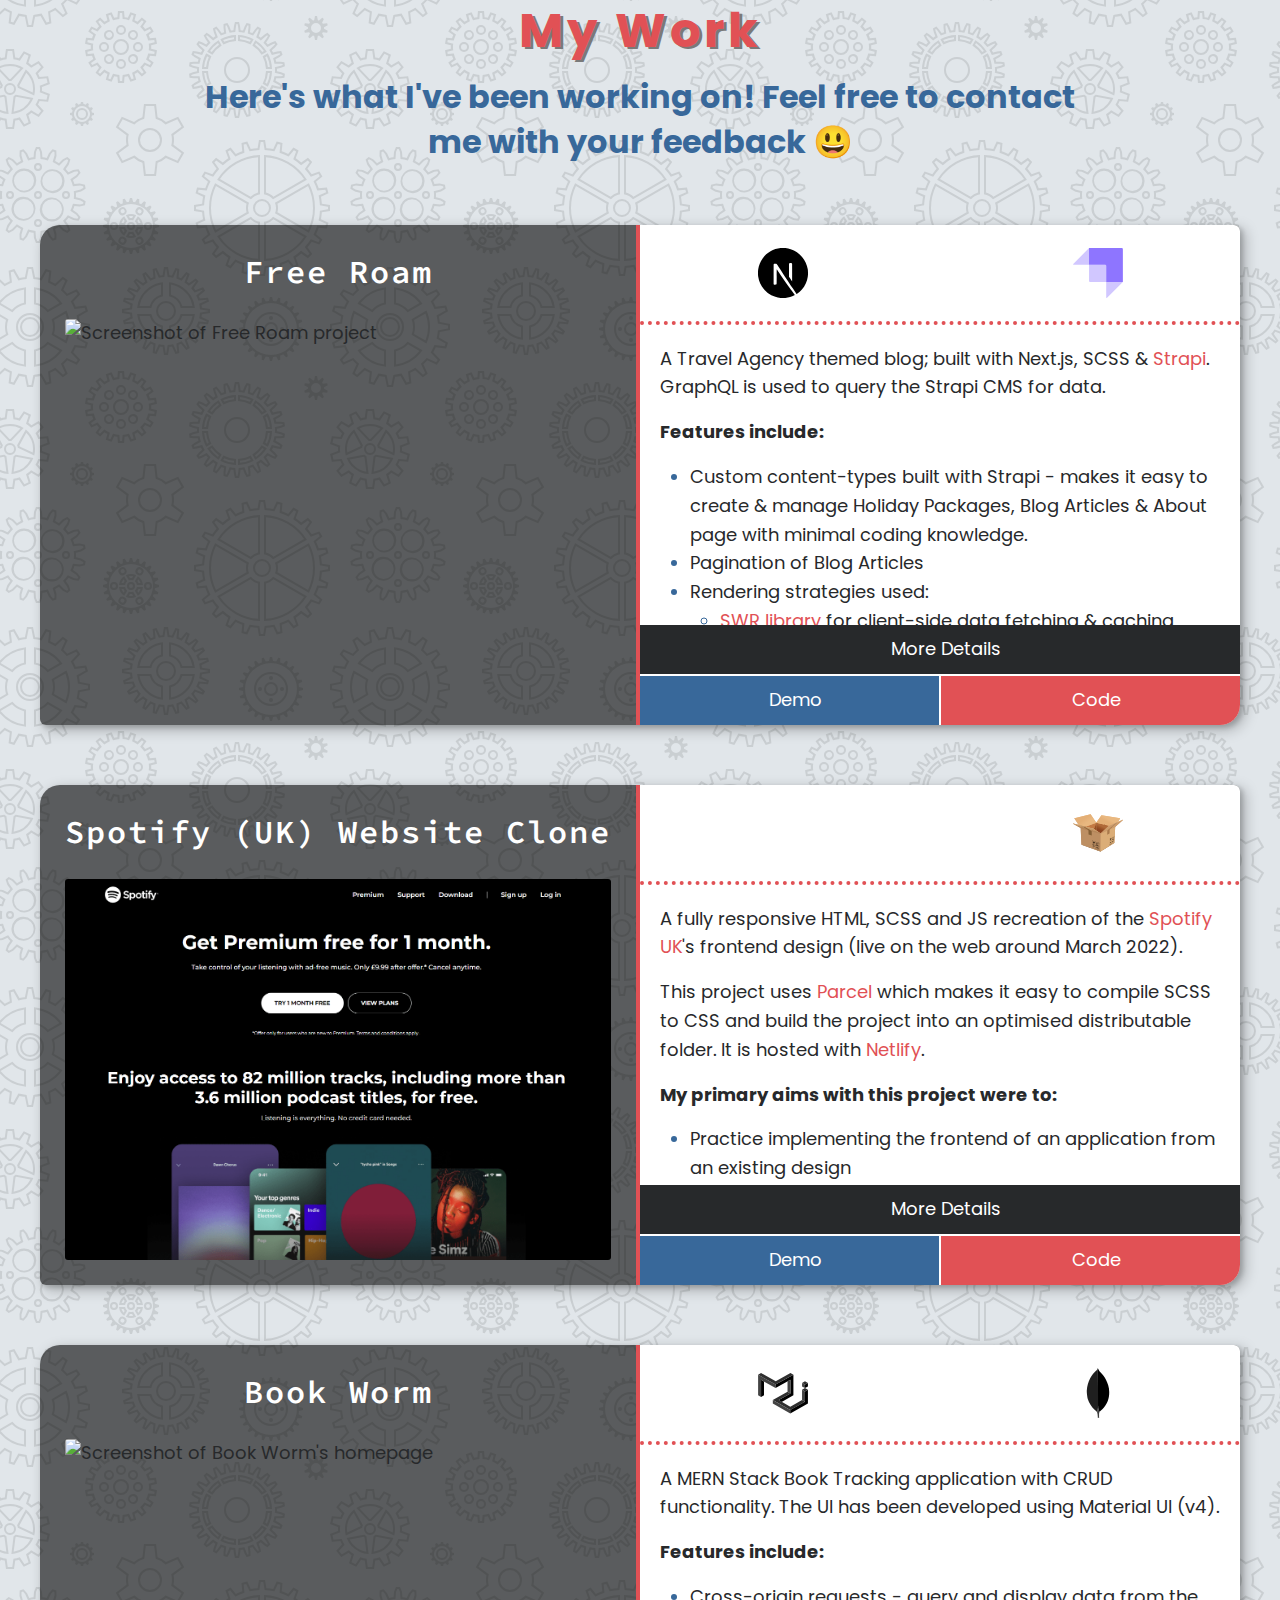
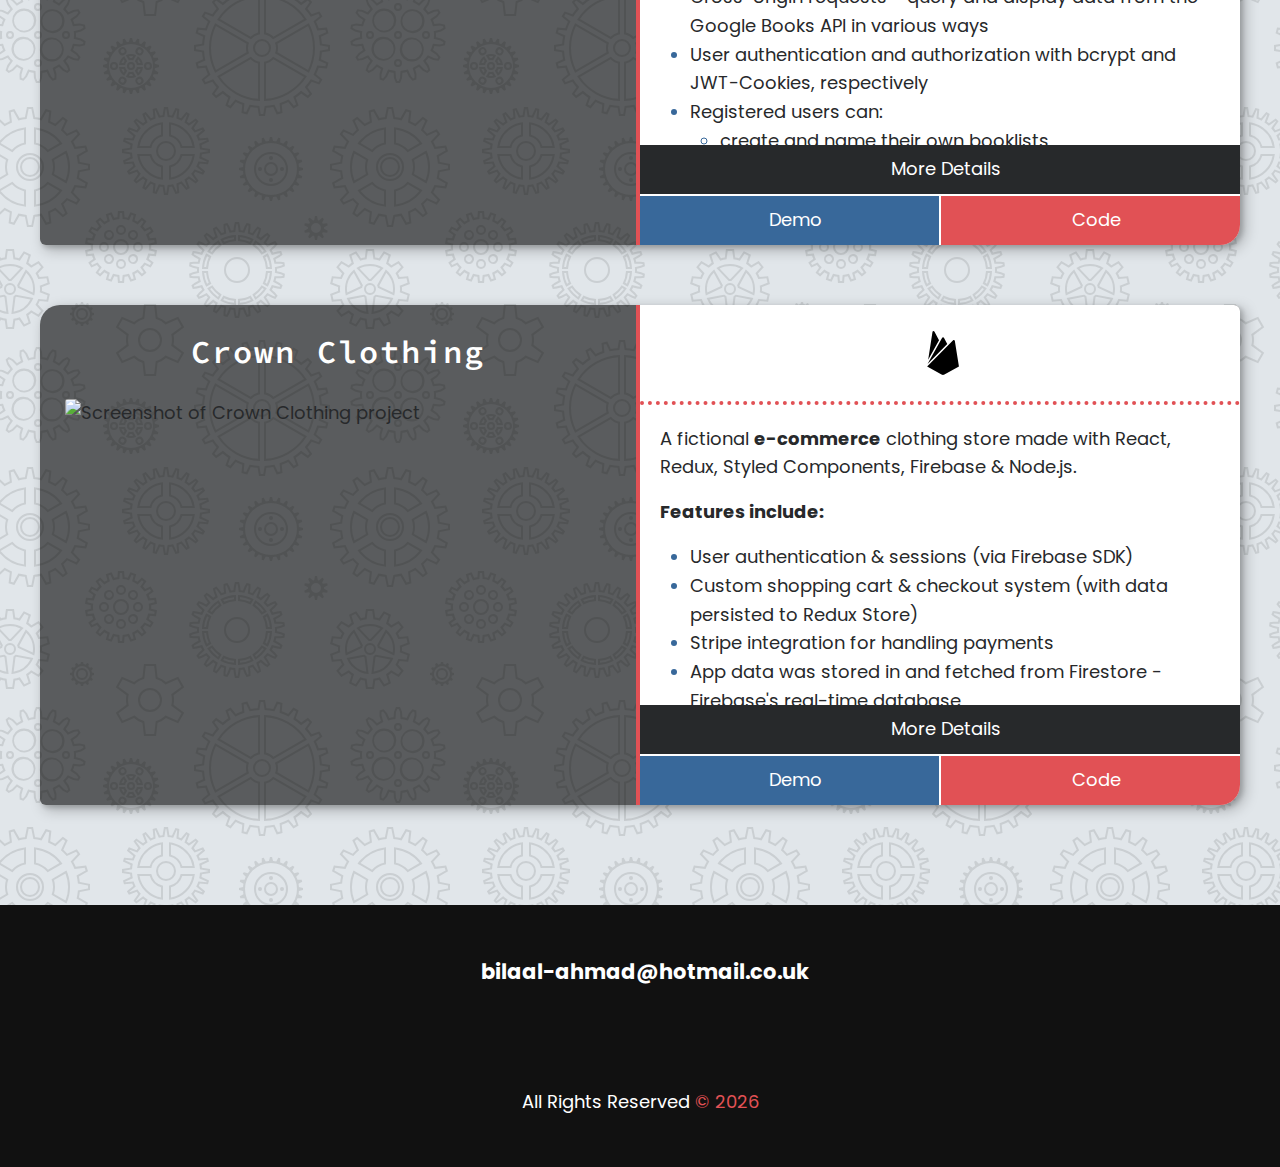
==== commit 215c9902: "Added Free Roam project" ====
--- a/index.html
+++ b/index.html
@@ -313,6 +313,129 @@
 
       <!-- Portfolio -->
       <div class="portfolio">
+        <!-- Project #4 -->
+        <div class="project">
+          <!-- Image -->
+          <div class="project__identity">
+            <h3 class="project__name">Free Roam</h3>
+            <img
+              src="assets/freeroam.png"
+              class="project__img"
+              alt="Screenshot of Free Roam project"
+            />
+          </div>
+
+          <!-- Info -->
+          <div class="project__info">
+            <div class="project__toolbox">
+              <!-- Next.js -->
+              <img
+                src="./assets/icons/next-js.svg"
+                class="tool-icon"
+                alt="Next.js Logo"
+              />
+
+              <!-- SASS -->
+              <i class="fab fa-brands fa-sass tool-icon"></i>
+
+              <!-- Strapi -->
+              <img
+                src="./assets/icons/strapi.svg"
+                class="tool-icon"
+                alt="Strapi Logo"
+              />
+            </div>
+
+            <div class="project__summary scrollbar">
+              <p>
+                A Travel Agency themed blog; built with Next.js, SCSS &
+                <a class="inline-link" href="https://strapi.io/" target="_blank"
+                  >Strapi</a
+                >. GraphQL is used to query the Strapi CMS for data.
+              </p>
+
+              <p><strong>Features include:</strong></p>
+
+              <ul>
+                <li>
+                  Custom content-types built with Strapi - makes it easy to
+                  create & manage Holiday Packages, Blog Articles & About page
+                  with minimal coding knowledge.
+                </li>
+                <li>Pagination of Blog Articles</li>
+                <li>
+                  Rendering strategies used:
+                  <ul>
+                    <li>
+                      <a
+                        class="inline-link"
+                        href="https://nextjs.org/docs/basic-features/data-fetching/client-side#client-side-data-fetching-with-swr"
+                        target="_blank"
+                        >SWR library</a
+                      >
+                      for client-side data fetching & caching
+                    </li>
+                    <li>
+                      <a
+                        class="inline-link"
+                        href="https://nextjs.org/docs/basic-features/pages#static-generation-with-data"
+                        target="_blank"
+                        >Static Site Generation</a
+                      >
+                      - improves load times by pre-rendering HTML with data
+                    </li>
+                    <li>
+                      <a
+                        class="inline-link"
+                        href="https://nextjs.org/docs/basic-features/data-fetching/incremental-static-regeneration"
+                        target="_blank"
+                        >Incremental Static Regeneration</a
+                      >
+                      - revalidates cached static data, ensuring updates to data
+                      on Strapi server are synced with the view on refresh
+                    </li>
+                  </ul>
+                </li>
+              </ul>
+
+              <p>
+                The Strapi server is hosted with Heroku, so the
+                <strong
+                  >initial load of paginated articles may take a minute
+                </strong>
+                - thanks for your patience! 😁
+              </p>
+            </div>
+
+            <div class="project__links-container">
+              <a
+                class="project__link project__link--readme"
+                href="https://github.com/Bilaal96/travel-agency-nextjs/blob/master/README.md"
+                target="_blank"
+                rel="noreferrer"
+              >
+                <i class="fas fa-info-circle"></i> More Details
+              </a>
+              <a
+                class="project__link project__link--demo"
+                href="https://freeroam-travel.vercel.app/"
+                target="_blank"
+                rel="noreferrer"
+              >
+                <i class="fas fa-external-link-square-alt"></i> Demo
+              </a>
+              <a
+                class="project__link project__link--code"
+                href="https://github.com/Bilaal96/travel-agency-nextjs"
+                target="_blank"
+                rel="noreferrer"
+              >
+                <i class="fab fa-github"></i> Code
+              </a>
+            </div>
+          </div>
+        </div>
+
         <!-- Project #3 -->
         <div class="project">
           <!-- Image -->
@@ -412,6 +535,7 @@
             </div>
           </div>
         </div>
+
         <!-- Project #2 -->
         <div class="project">
           <!-- Image -->
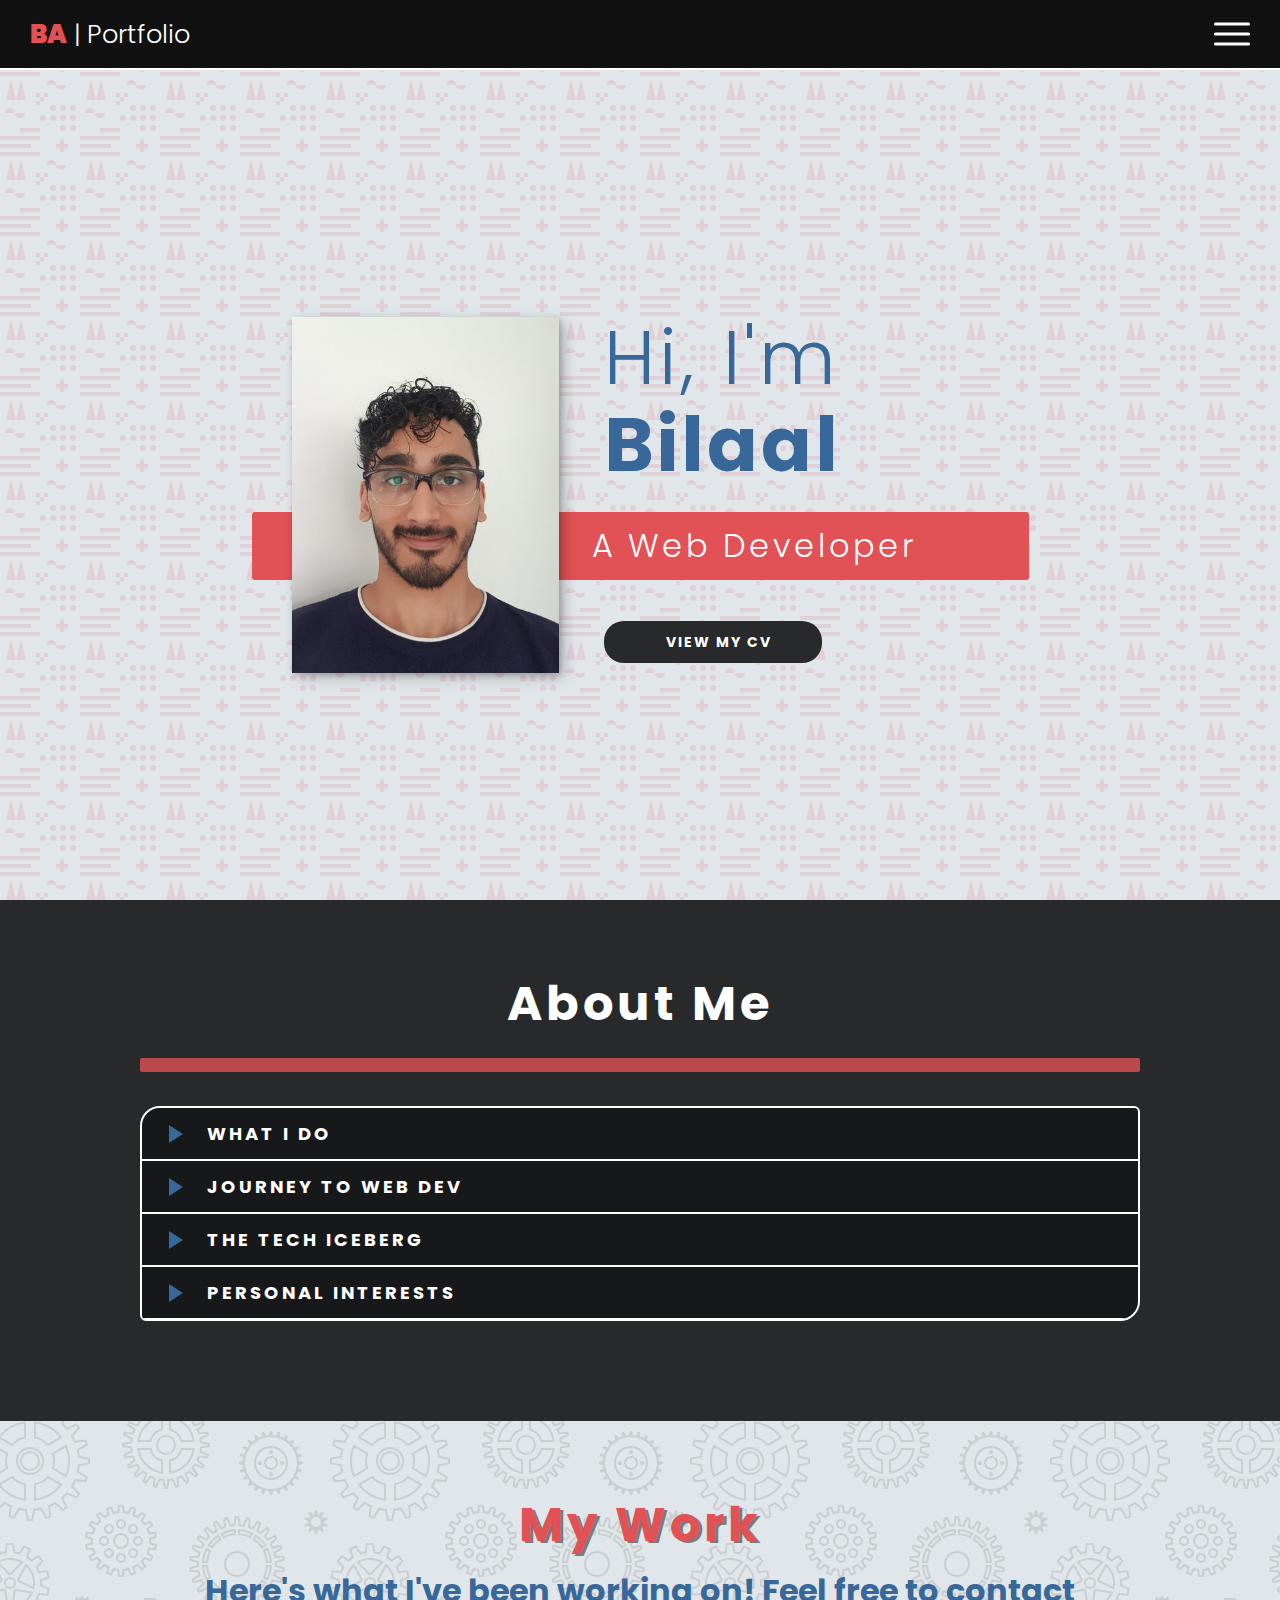
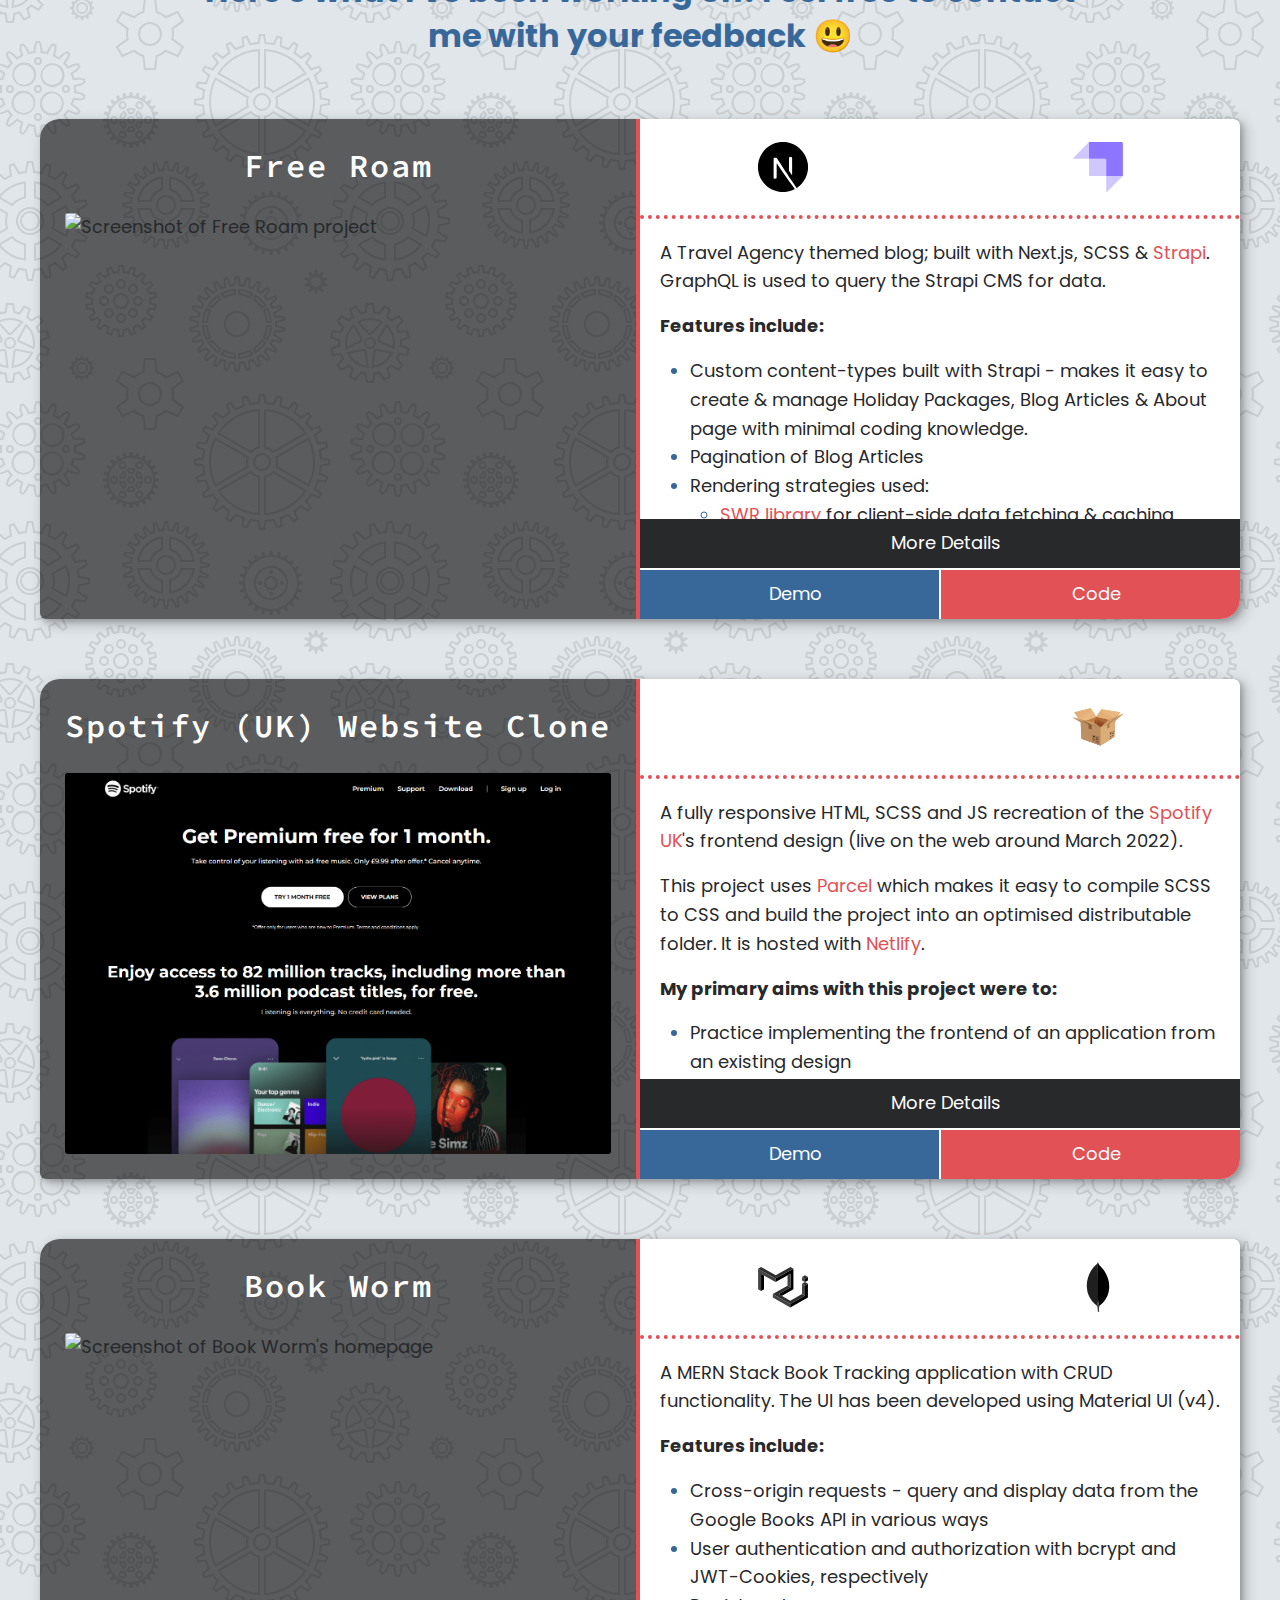
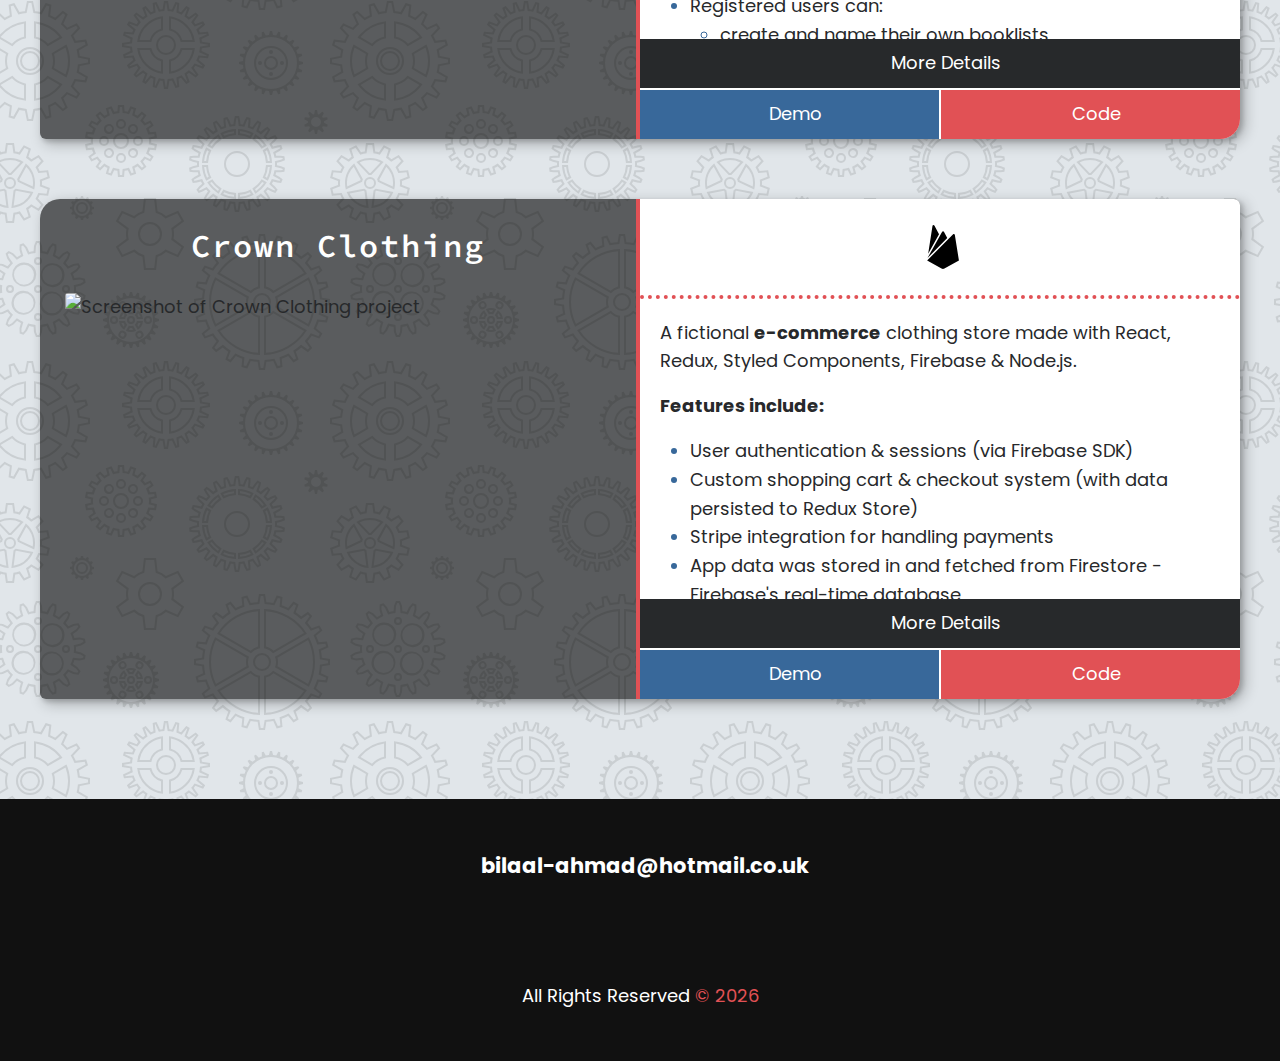
==== commit 00fee434: "Udpated About Me section" ====
--- a/index.html
+++ b/index.html
@@ -146,146 +146,146 @@
             <button class="accordion__button">What I Do</button>
             <div class="accordion__content">
               <p>
-                I am a <span class="highlight-text">self-taught</span> Web
+                I'm a <span class="highlight-primary">self-taught</span> Web
                 Developer based in Manchester, with a
-                <span class="highlight-text"
+                <span class="highlight-primary"
                   >strong interest in UI/UX design</span
-                >. I am looking to break into the industry and develop my
-                skills.
-              </p>
-              <p>
-                My current knowledge favours frontend development, encompassing
-                - but <span class="highlight-text">not limited to</span>:
-              </p>
+                >. My current knowledge favours frontend development,
+                encompassing but not limited to:
+              </p>
+              <!-- Frontend tech overview -->
               <ul>
                 <li>
-                  a strong foundation in HTML, CSS (including BEM methodology)
-                  and JavaScript
-                </li>
-                <li>
-                  UI & State Management Libraries: React & Redux (including
-                  Redux Sagas)
-                </li>
-                <li>SASS & CSS-in-JS (specifically, Styled Components)</li>
+                  <span class="highlight-secondary">A strong foundation: </span
+                  >HTML, CSS, SASS & JavaScript
+                </li>
+                <li>
+                  <span class="highlight-secondary"
+                    >Libraries & frameworks:
+                  </span>
+                  React, Redux, Next.js
+                </li>
+                <li>
+                  <span class="highlight-secondary">CSS-in-JS: </span>
+                  Material UI, Styled Components
+                </li>
               </ul>
-
+              <!-- Backend tech overview -->
               <p>
                 I have a
-                <span class="highlight-text">growing knowledge</span> of the
-                backend and backend platforms, including some experience with:
+                <span class="highlight-primary">growing knowledge</span> of the
+                backend technologies, including some experience with:
               </p>
               <ul>
-                <li>Firebase and Firestore (a NoSQL Realtime Database)</li>
-                <li>Node.js and SQL</li>
+                <li>
+                  <span class="highlight-secondary">Building REST APIs</span>
+                  with Node & Express.js
+                </li>
+                <li>
+                  NoSQL databases: Firebase’s Firestore, MongoDB & Mongoose
+                </li>
+                <li>Strapi CMS</li>
               </ul>
             </div>
 
             <!-- Set 2 -->
-            <button class="accordion__button">How I Got Here</button>
+            <button class="accordion__button">Journey To Web Dev</button>
             <div class="accordion__content">
               <p>
-                I earned a
-                <span class="highlight-text">Bachelors of Science in IT</span>
-                at Sheffield Hallam University, where I was first introduced to
-                fundamental concepts in programming & software development.
-              </p>
-              <p>
-                I don't skimp on theory BUT I think
-                <span class="highlight-text"
-                  >programming is best learned through practically applying
-                  concepts</span
-                >. Most of what I know comes from many hours of my own research
-                & experimentation, as well as online project-based courses &
-                tutorials. Ultimately, I believe this hands-on approach has
-                helped me to adopt a
-                <span class="highlight-text">mindset for growth</span> and gives
-                me confidence in my abilities as a developer.
+                My degree (<span class="highlight-primary"
+                  >BSc in IT with Business Technologies</span
+                >) served as my introduction to software development, exploring
+                languages like
+                <span class="highlight-secondary">C#, Java & Python</span>.
+                However, after graduation my career path was unclear. I worked
+                in retail for
+                <span class="highlight-primary"
+                  >just under 2 years, delivering excellent customer service
+                  alongside a great team</span
+                >. The fact is, although my degree gave me a
+                <span class="highlight-secondary"
+                  >strong foundation for problem solving</span
+                >, I found that it lacked the practical application that would
+                give me confidence in the workplace.
+              </p>
+              <p>
+                After taking a break from employment for personal health
+                reasons, my
+                <span class="highlight-primary"
+                  >enthusiasm for tech led me to revisit and delve deeper into
+                  web development</span
+                >
+                through a combination of self study and online courses.
+                Ultimately, I believe this hands-on approach has helped me to
+                adopt a
+                <span class="highlight-secondary">mindset for growth</span> and
+                gives me confidence in my abilities as a developer. Along the
+                way I have learned the importance of
+                <span class="highlight-secondary"
+                  >self-discipline, perseverance and collaboration</span
+                >; and when all else fails Google is always there. Suffice to
+                say, the web has helped changed my life for the better, and I
+                would love to use my skills to pass on the torch and
+                <span class="highlight-primary">help others.</span>
               </p>
             </div>
 
             <!-- Set 3 -->
-            <button class="accordion__button">Passion</button>
+            <button class="accordion__button">The Tech Iceberg</button>
             <div class="accordion__content">
               <p>
-                The core of my passion for Web Development lies in the freedom
-                it provides to
-                <span class="highlight-text"
-                  >exercise creativity alongside analytical thinking</span
-                >, two things that aren't often synonymous in other professions.
-                For me, it's this juxtaposition and multifaceted nature of web
-                development that maintains my interest - there is never a dull
-                moment and
-                <span class="highlight-text">always something to learn</span>.
-              </p>
+                <span class="highlight-primary"
+                  >The web is a monumental Iceberg</span
+                >. Beneath every new technology is an ecosystem of toolsets
+                (libraries & frameworks), so we must adopt a mindset of
+                life-long learning. Here are
+                <span class="highlight-secondary"
+                  >a few things that I’m learning</span
+                >,
+                <span class="highlight-primary"
+                  >or that I’m interested in learning</span
+                >
+                when the opportunity presents itself:
+              </p>
+              <ul>
+                <li>
+                  <span class="highlight-secondary">TypeScript</span> → is
+                  becoming an industry standard for large team-based projects.
+                </li>
+                <li>
+                  <span class="highlight-secondary">C# & ASP.NET Core</span> →
+                  .NET Core's cross platform capability seems exciting, and I’d
+                  also like to explore OOP in detail.
+                </li>
+                <li>
+                  <span class="highlight-primary">PHP</span> → gets a bad wrap
+                  but is widely used and I would like to see how modern
+                  frameworks fair (i.e.
+                  <span class="highlight-primary">Laravel</span>).
+                </li>
+                <li>
+                  Expand understanding of
+                  <span class="highlight-primary"
+                    >Security & Accessibility</span
+                  >
+                  on the web.
+                </li>
+              </ul>
             </div>
 
             <!-- Set 4 -->
-            <button class="accordion__button">Team Player</button>
-            <div class="accordion__content">
-              <p>
-                Discord is a popular online social platform with many
-                programming communities. Throughout my learning experience, I
-                have often turned to such channels when in need of help. When
-                possible, I like to give back by working with others to solve
-                their problems. This has taught me the value of teamwork, and is
-                why
-                <span class="highlight-text"
-                  >I look forward to working with a team</span
-                >
-                and like-minded people in general.
-              </p>
-            </div>
-
-            <!-- Set 5 -->
-            <button class="accordion__button">What's next for me</button>
-            <div class="accordion__content">
-              <p>
-                I am currently job-seeking -
-                <a
-                  class="inline-link inline-link__light highlight-text"
-                  href="mailto:bilaal-ahmad@hotmail.co.uk"
-                  >get in touch</a
-                >. My immediate goal is to apply &
-                <span class="highlight-text"
-                  >level-up my frontend skills in real-world projects</span
-                >
-                (whether it be JS, React or CSS). Determining how users will
-                interact with a website/web app has spiked my interest in UI/UX
-                design, so I'd like to
-                <span class="highlight-text">continue exploring</span> this as a
-                developer.
-              </p>
-
-              <p>
-                When the opportunity presents itself - either in the workplace
-                or in my own time - I aim to:
-              </p>
-              <ul>
-                <li>
-                  strengthen my understanding of the backend - e.g. using
-                  Node.js / Python / PHP (or equivalent) to build APIs,
-                  security, SQL vs NoSQL etc.
-                </li>
-                <li>improve understanding of Accessibility on the web</li>
-                <li>
-                  expand my skillset to include a statically typed language
-                  (like TypeScript or C#)
-                </li>
-              </ul>
-            </div>
-
-            <!-- Set 6 -->
             <button class="accordion__button">Personal Interests</button>
             <div class="accordion__content">
               <p>When I'm not coding, I'm:</p>
               <ul>
-                <li>Playing guitar</li>
+                <li>Watching or playing football</li>
+                <li>Messing around on the guitar</li>
                 <li>Reading - Fiction, Biographies, Productivity</li>
                 <li>Running, skipping or weight training</li>
                 <li>
                   Keeping up with Science & Tech - from Software Development,
                   Computer Hardware and Gaming, to Psychology, Robotics,
-                  Astronomy & Space Travel
+                  Astronomy & Space Travel (a true nerd at heart)
                 </li>
               </ul>
             </div>
@@ -796,7 +796,7 @@
             </li> -->
       </ul>
       <p class="footer__copyright">
-        All Rights Reserved <span class="footer__year highlight-text"></span>
+        All Rights Reserved <span class="footer__year highlight-primary"></span>
       </p>
     </footer>
 
--- a/css/style.css
+++ b/css/style.css
@@ -196,8 +196,12 @@
 /* -------------------------------------------------------------------------- */
 /*                                  Utilities                                 */
 /* -------------------------------------------------------------------------- */
-.highlight-text {
+.highlight-primary {
   color: var(--clr-primary);
+}
+
+.highlight-secondary {
+  color: #5387bd;
 }
 
 .prevent-scroll {
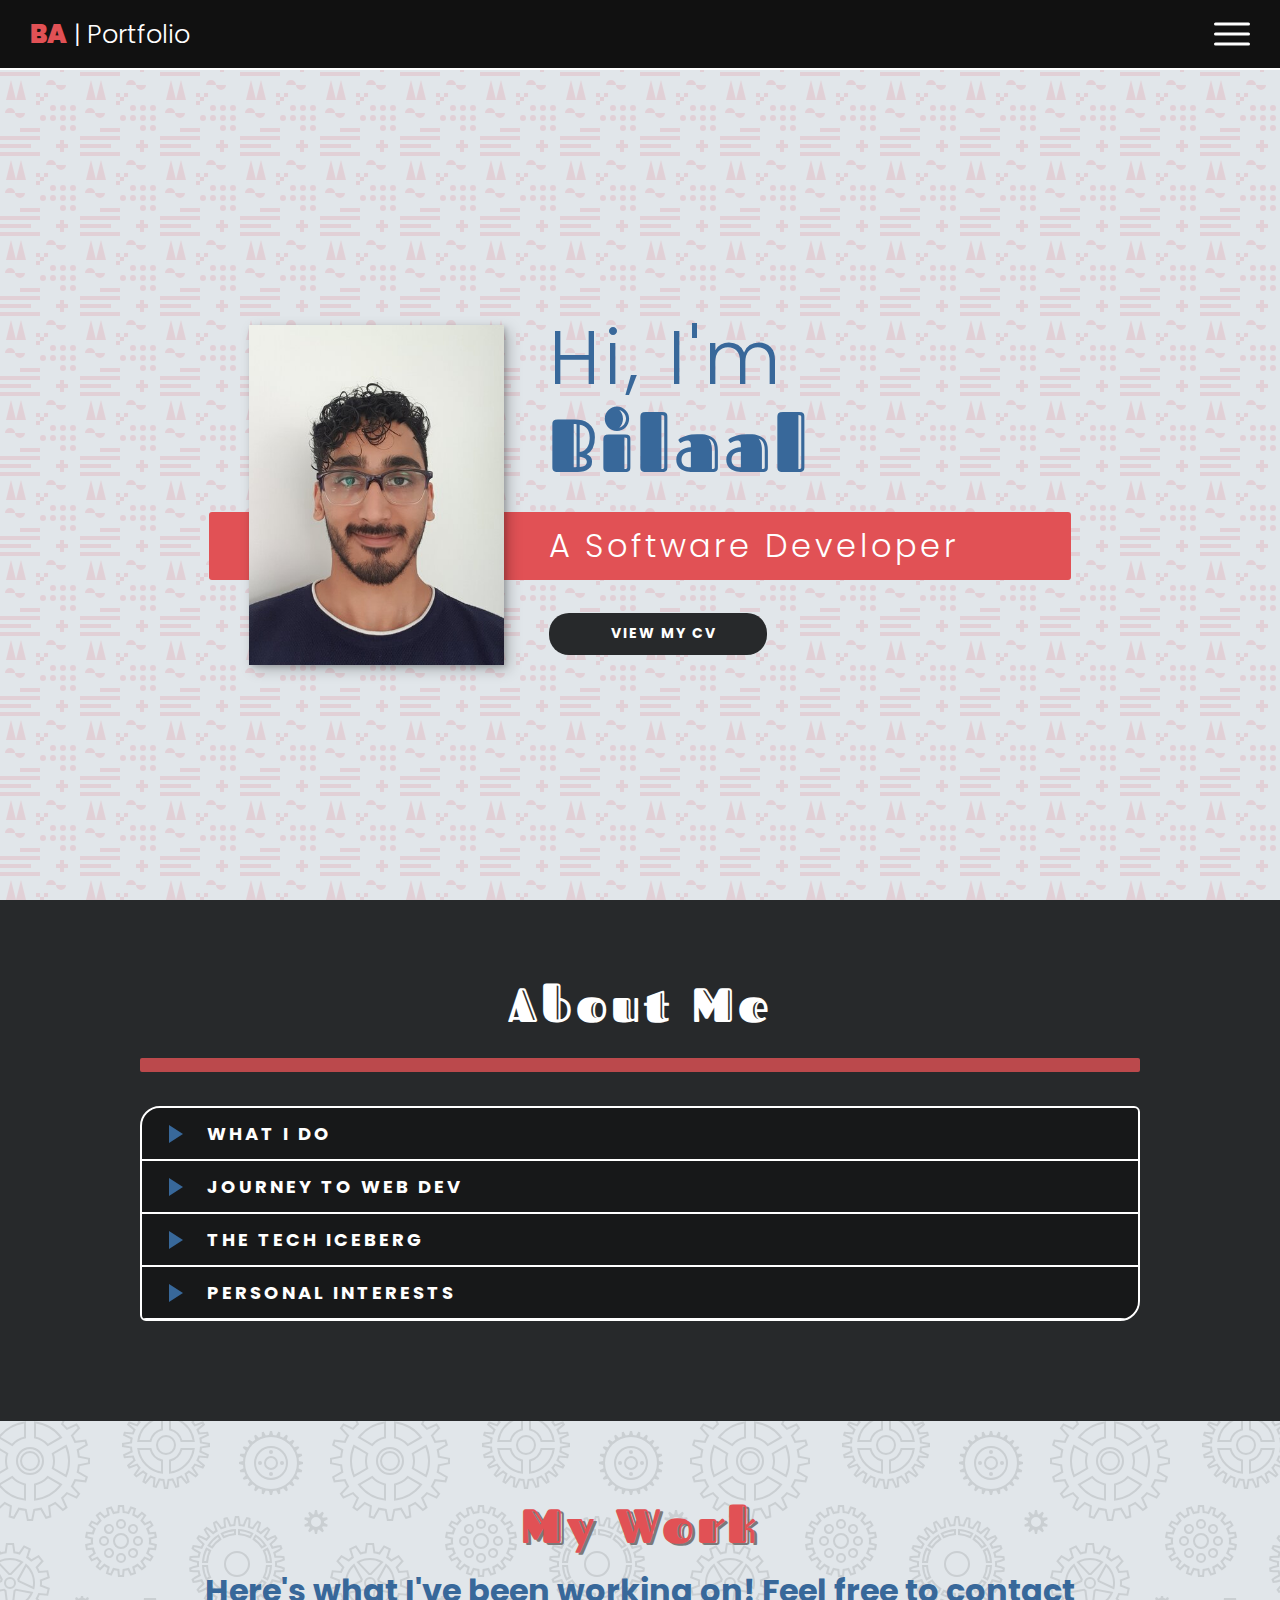
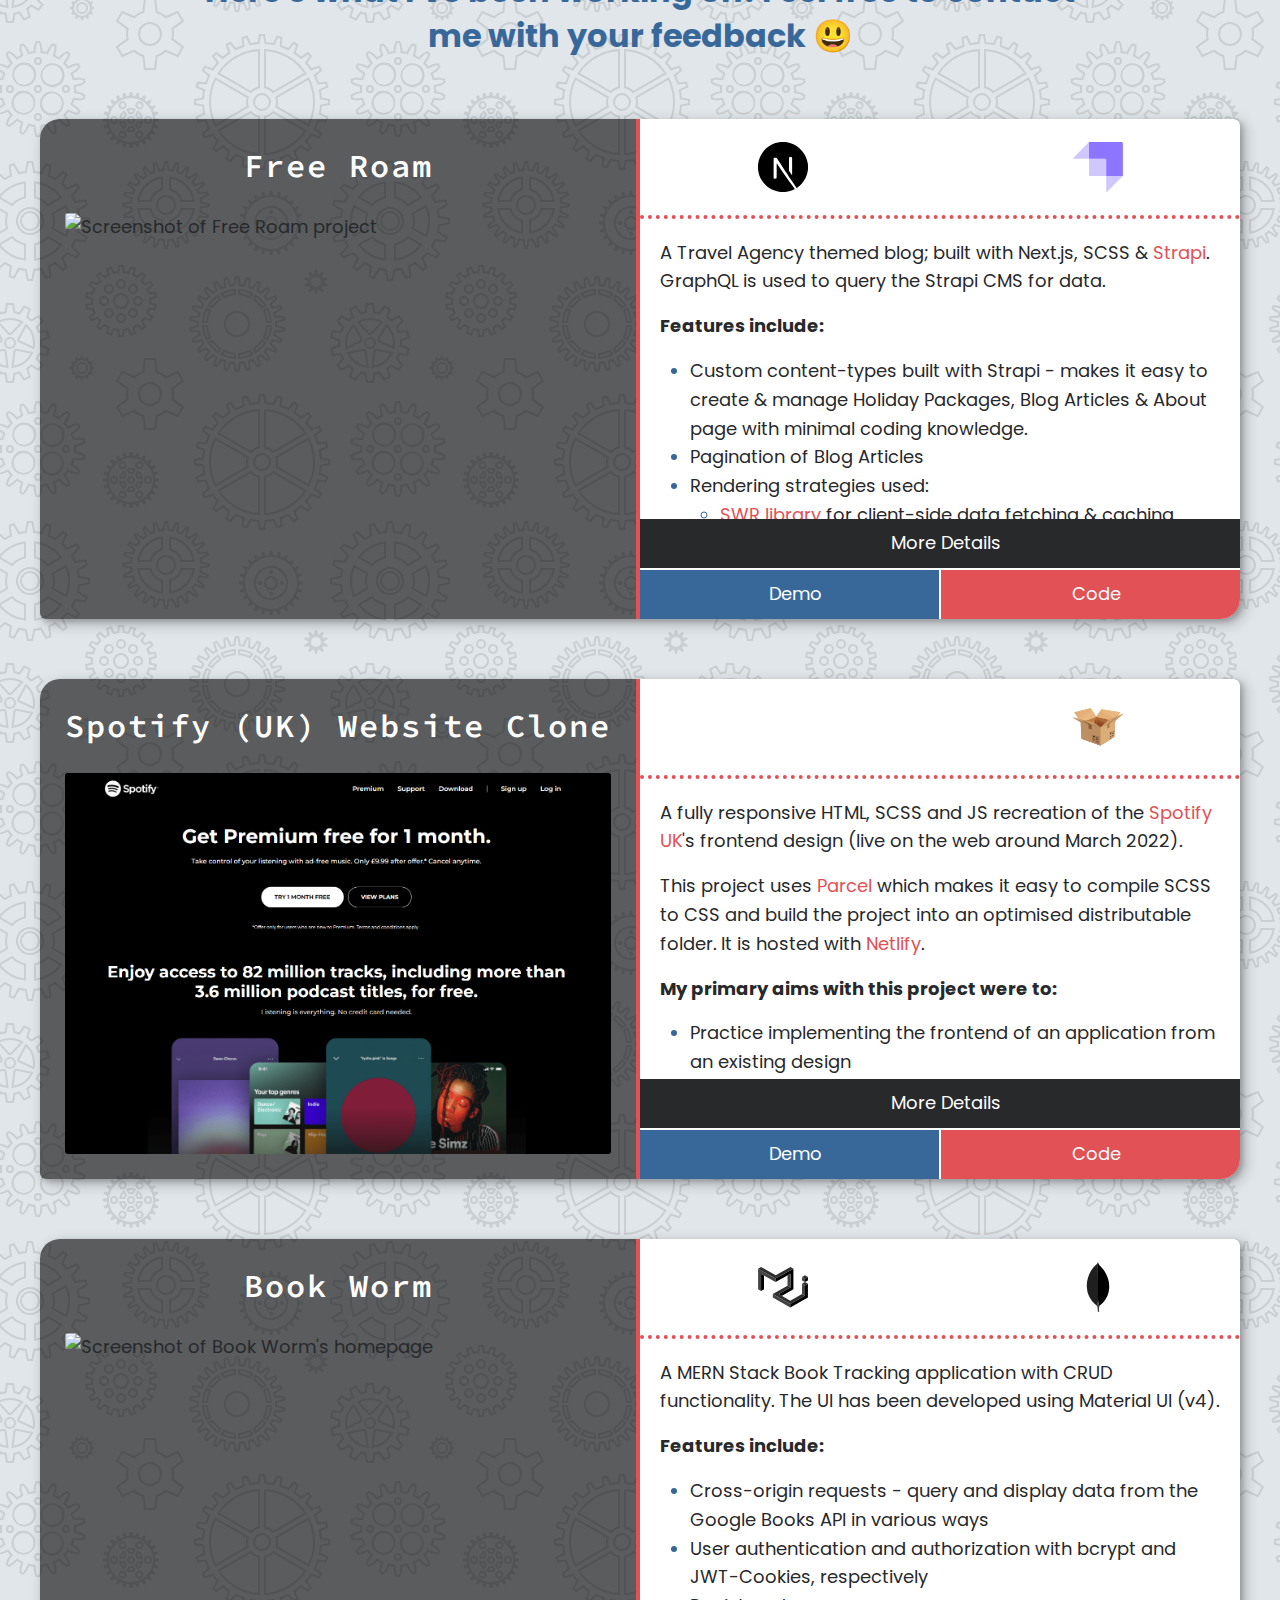
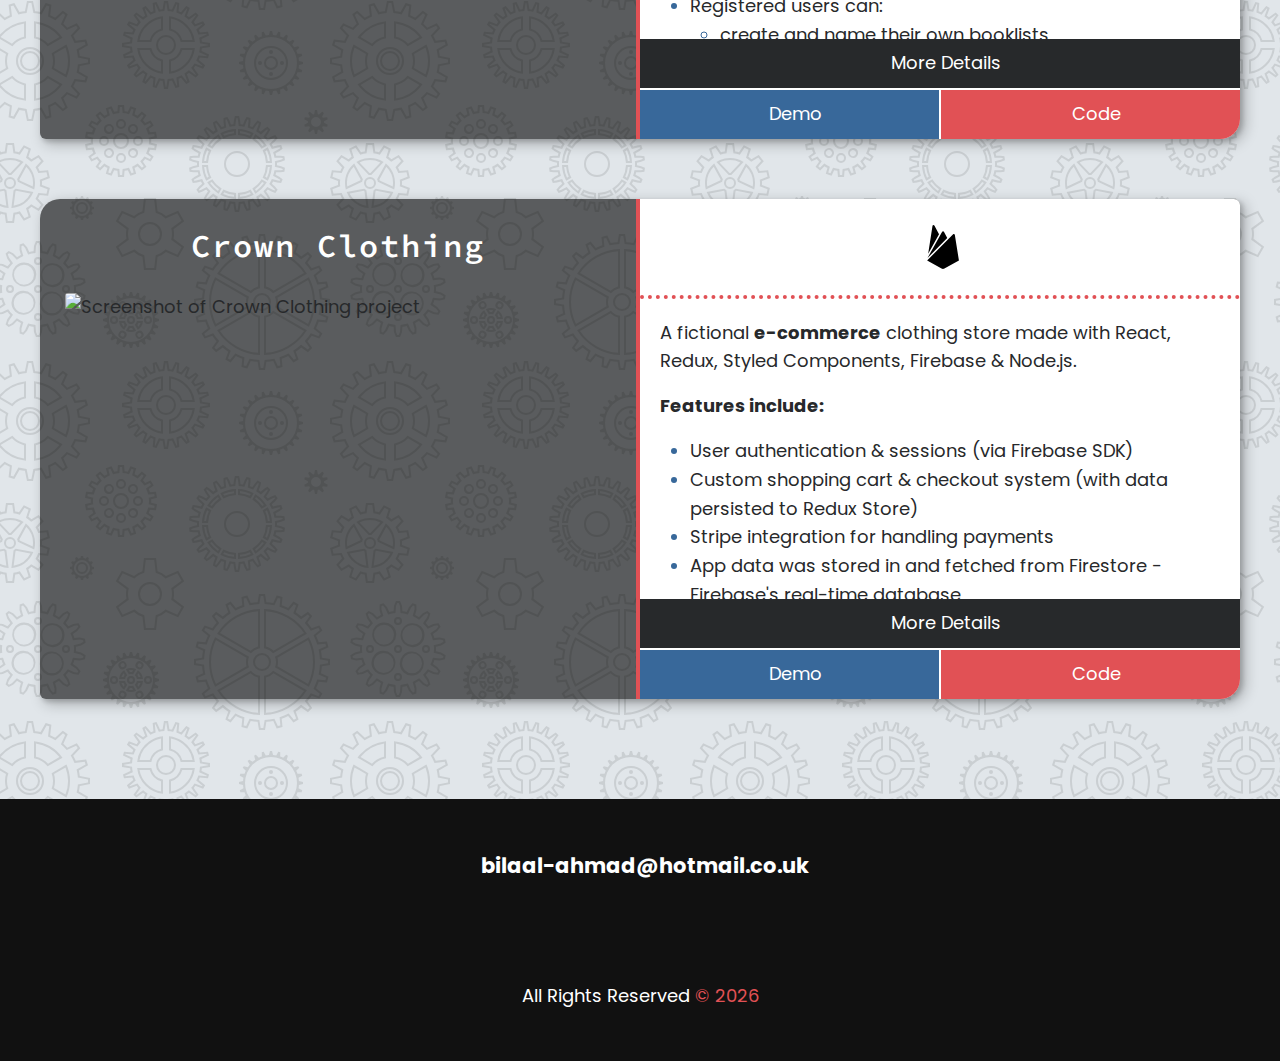
==== commit bda010ae: "Update May 2023 - styles, projects, CV" ====
--- a/index.html
+++ b/index.html
@@ -59,6 +59,11 @@
     <!-- Font: Permanent Marker -->
     <link
       href="https://fonts.googleapis.com/css2?family=Permanent+Marker&display=swap"
+      rel="stylesheet"
+    />
+    <!-- Font: Fascinate Inline -->
+    <link
+      href="https://fonts.googleapis.com/css2?family=Fascinate+Inline&display=swap"
       rel="stylesheet"
     />
     <!-- Font: Source Code Pro -->
@@ -109,7 +114,9 @@
         <span class="intro__greeting">Hi, I'm</span>
         <strong>Bilaal</strong>
       </h1>
-      <p class="section__subtitle section__subtitle--intro">A Web Developer</p>
+      <p class="section__subtitle section__subtitle--intro">
+        A Software Developer
+      </p>
 
       <a
         href="assets/cv-bilaal_ahmad.pdf"
@@ -399,12 +406,15 @@
               </ul>
 
               <p>
-                The Strapi server is hosted with Heroku, so the
-                <strong
-                  >initial load of paginated articles may take a minute
-                </strong>
-                - thanks for your patience! 😁
-              </p>
+                I'm aware that the blog is not currently functioning correctly.
+                <strong>The server is currently down</strong> and I'm in the
+                process of resolving this issue - thanks for your patience! 😁
+              </p>
+              <!-- <p>
+                Due to free web hosting
+                <strong>the initial load of paginated articles may take a minute</strong> - thanks for your
+                patience! 😁
+              </p> -->
             </div>
 
             <div class="project__links-container">
@@ -613,7 +623,7 @@
               </a>
               <a
                 class="project__link project__link--demo"
-                href="https://book-worm-live.herokuapp.com/"
+                href="https://book-worm-live.netlify.app/"
                 target="_blank"
                 rel="noreferrer"
               >
@@ -695,7 +705,7 @@
               </a>
               <a
                 class="project__link project__link--demo"
-                href="https://crown-clothing-live-app.herokuapp.com/"
+                href="https://crwn-clothing-online.netlify.app/"
                 target="_blank"
                 rel="noreferrer"
               >
--- a/css/style.css
+++ b/css/style.css
@@ -77,7 +77,8 @@
   /* --- Font Family --- */
   --ff-primary: 'Poppins', sans-serif;
   --ff-secondary: 'Source Code Pro', monospace;
-  --ff-section-title: 'Permanent Marker', 'Poppins', sans-serif;
+  --ff-section-title: 'Fascinate Inline', 'Permanent Marker', 'Poppins',
+    sans-serif;
 
   /* --- Font Weight --- */
   --fw-light: 300;
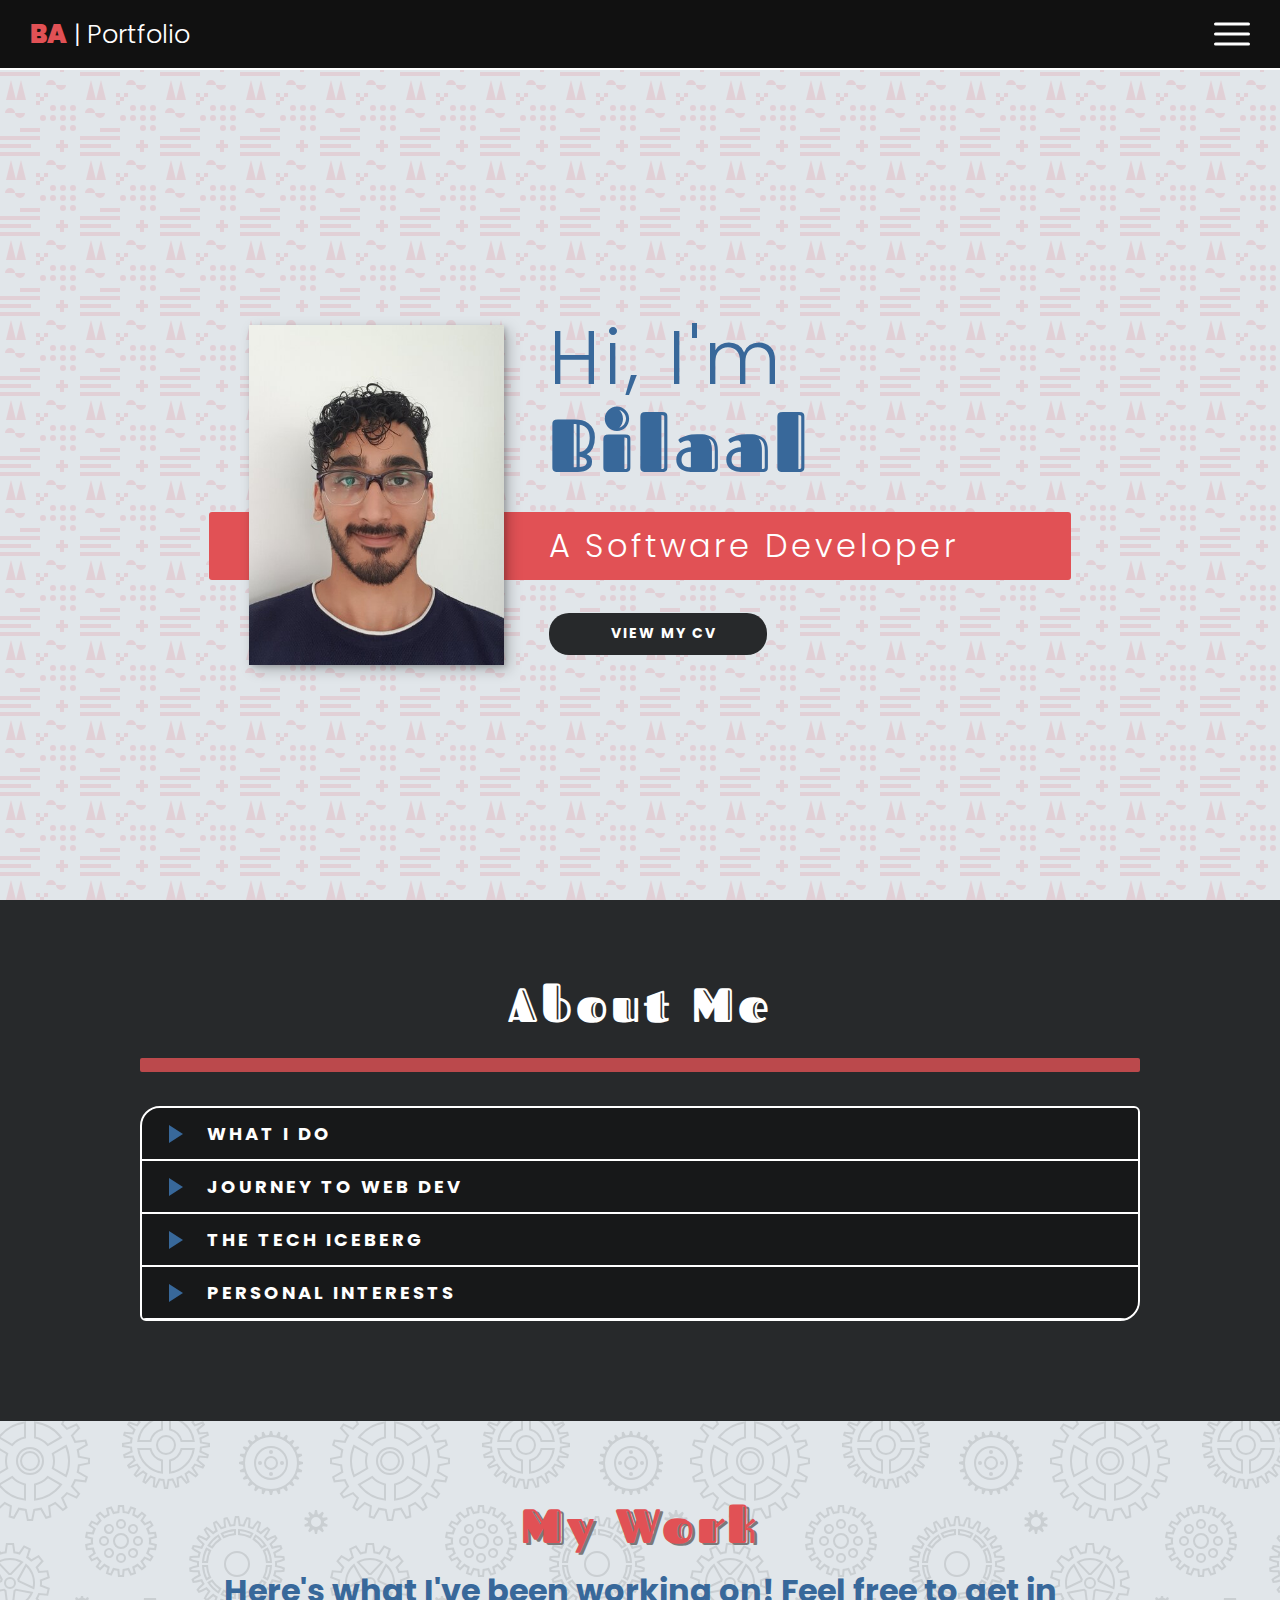
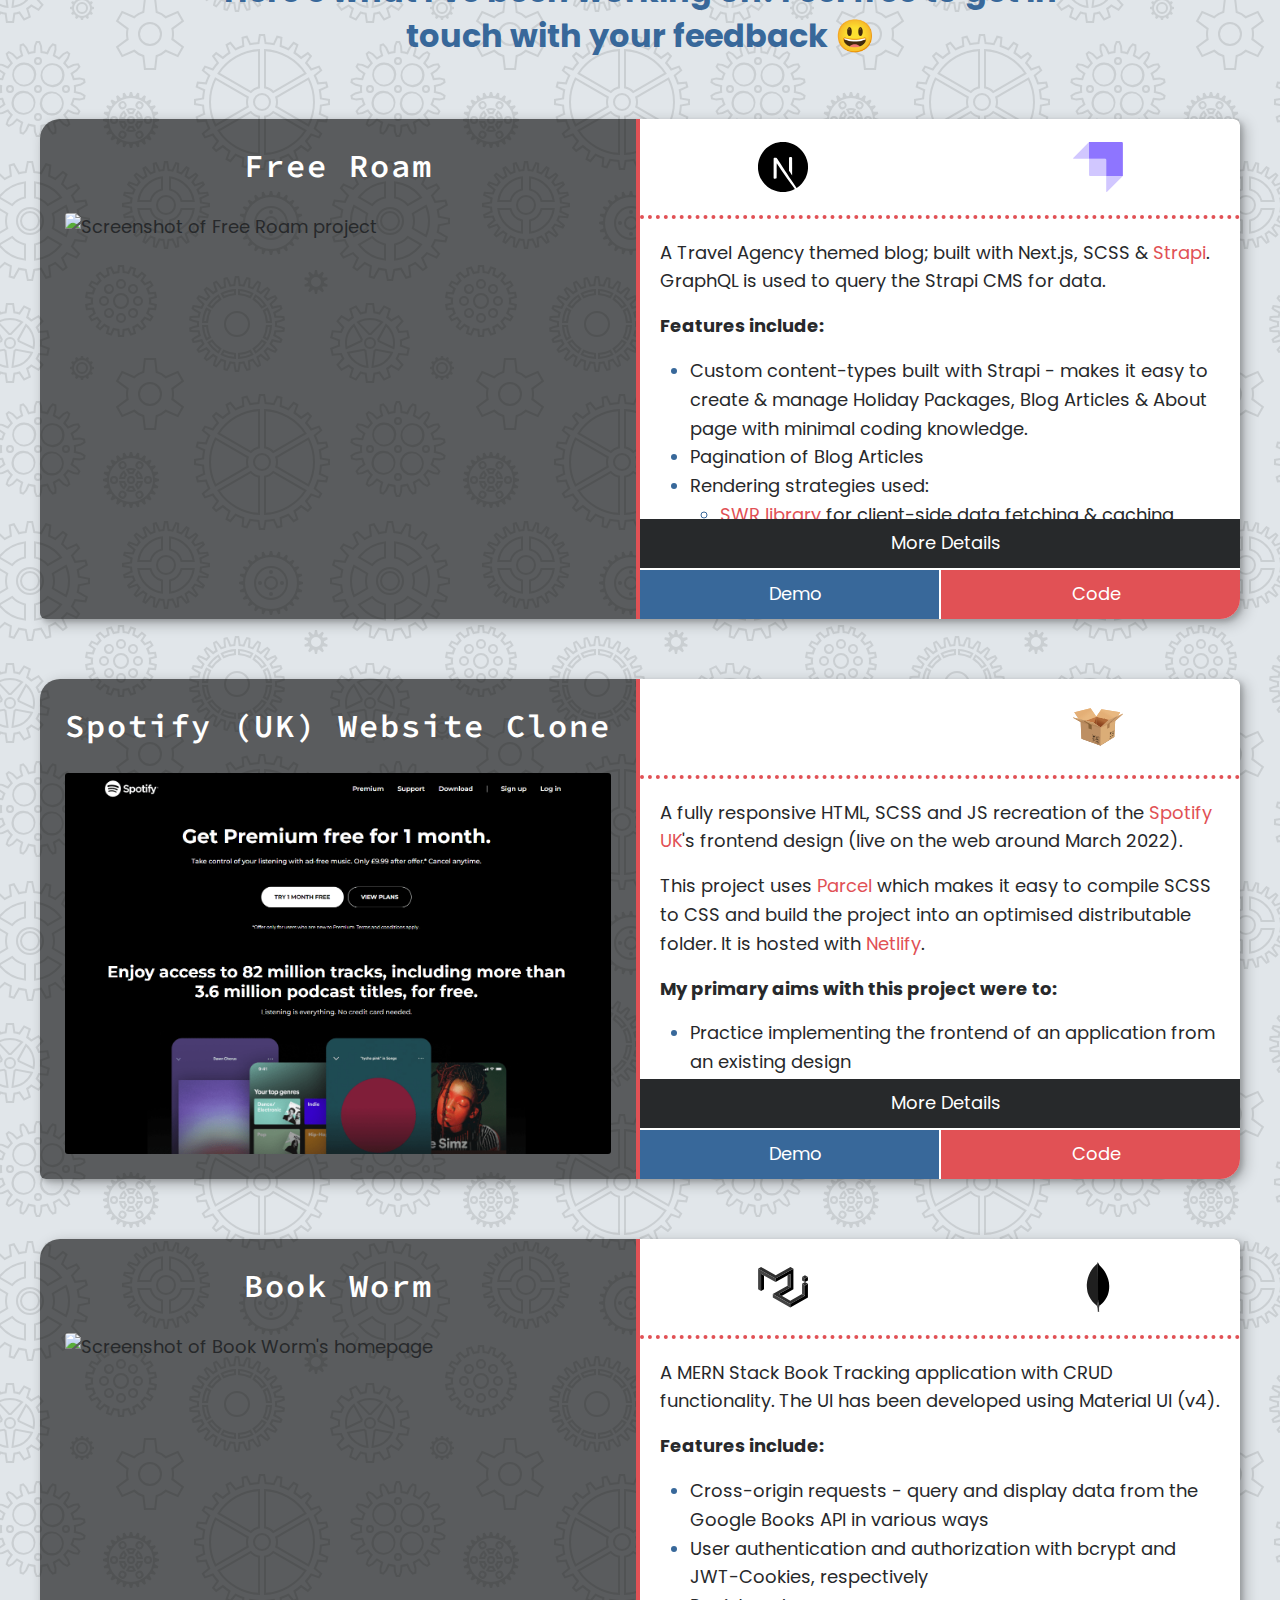
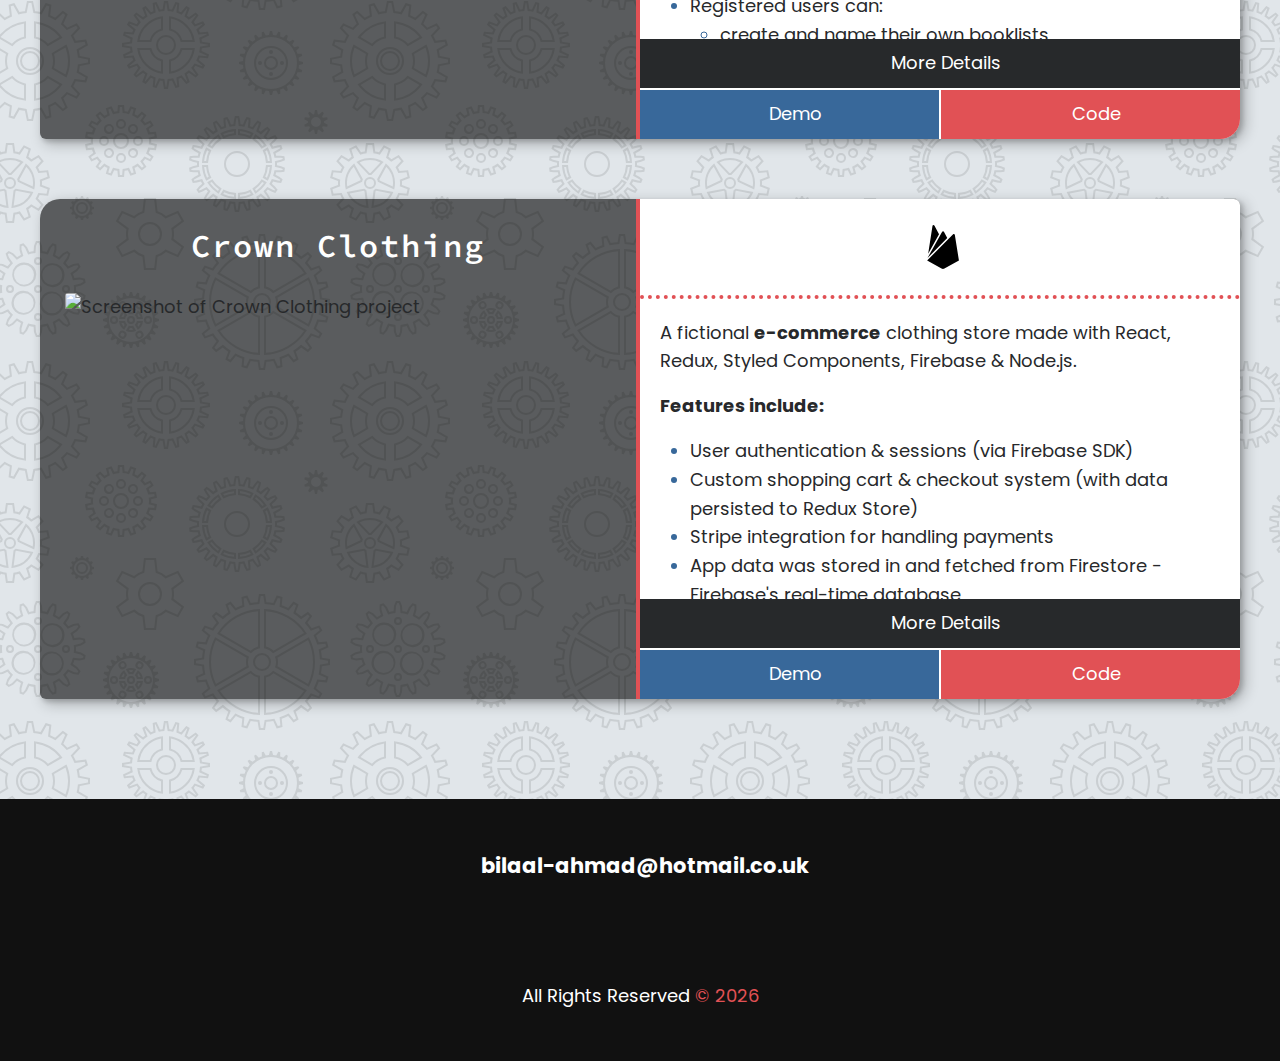
==== commit c1629461: "Update about me section with Northcoders experience" ====
--- a/index.html
+++ b/index.html
@@ -153,45 +153,56 @@
             <button class="accordion__button">What I Do</button>
             <div class="accordion__content">
               <p>
-                I'm a <span class="highlight-primary">self-taught</span> Web
-                Developer based in Manchester, with a
+                Coming from a background of both formal education &
+                self-learning, I have a
                 <span class="highlight-primary"
-                  >strong interest in UI/UX design</span
-                >. My current knowledge favours frontend development,
-                encompassing but not limited to:
-              </p>
-              <!-- Frontend tech overview -->
+                  >robust knowledge of software fundamentals & problem solving
+                  skills</span
+                >
+                in both frontend & backend.
+              </p>
+
+              <p>
+                Here’s a
+                <span class="highlight-primary">non-exhaustive</span> list of
+                tech I have used to build things:
+              </p>
               <ul>
                 <li>
                   <span class="highlight-secondary">A strong foundation: </span
-                  >HTML, CSS, SASS & JavaScript
+                  >HTML, CSS, SASS, JavaScript
                 </li>
                 <li>
                   <span class="highlight-secondary"
                     >Libraries & frameworks:
                   </span>
-                  React, Redux, Next.js
+                  React, Redux
                 </li>
                 <li>
                   <span class="highlight-secondary">CSS-in-JS: </span>
                   Material UI, Styled Components
                 </li>
-              </ul>
-              <!-- Backend tech overview -->
-              <p>
-                I have a
-                <span class="highlight-primary">growing knowledge</span> of the
-                backend technologies, including some experience with:
-              </p>
-              <ul>
                 <li>
                   <span class="highlight-secondary">Building REST APIs</span>
                   with Node & Express.js
                 </li>
                 <li>
-                  NoSQL databases: Firebase’s Firestore, MongoDB & Mongoose
-                </li>
-                <li>Strapi CMS</li>
+                  <span class="highlight-secondary"
+                    >Unit & Integration Testing:
+                  </span>
+                  Jest, Superagent, Mocha & Chai
+                </li>
+                <li>
+                  <span class="highlight-secondary">Server-side Rendering </span
+                  >concepts with Next.js
+                </li>
+                <li>
+                  <span class="highlight-secondary"
+                    >Databases (SQL & NoSQL):
+                  </span>
+                  PostgreSQL, MongoDB & Mongoose, Firebase’s Firestore
+                </li>
+                <li><span class="highlight-secondary">CMS: </span>Strapi</li>
               </ul>
             </div>
 
@@ -216,8 +227,8 @@
                 give me confidence in the workplace.
               </p>
               <p>
-                After taking a break from employment for personal health
-                reasons, my
+                After taking a break from employment for personal reasons (and
+                the COVID-19 pandemic), my
                 <span class="highlight-primary"
                   >enthusiasm for tech led me to revisit and delve deeper into
                   web development</span
@@ -226,13 +237,30 @@
                 Ultimately, I believe this hands-on approach has helped me to
                 adopt a
                 <span class="highlight-secondary">mindset for growth</span> and
-                gives me confidence in my abilities as a developer. Along the
-                way I have learned the importance of
+                gives me confidence in my abilities as a developer.
+              </p>
+              <p>
+                In May 2023, I
+                <span class="highlight-primary">graduated from Northcoders</span
+                >, an industry-leading coding bootcamp. Northcoders helped to
+                fill gaps in my knowledge (especially in backend development),
+                <span class="highlight-secondary"
+                  >meet and work alongside other aspiring developers</span
+                >
+                (via pair programming and web/mobile projects), and finally
+                learn about and follow
+                <span class="highlight-secondary">agile methodologies</span>.
+              </p>
+              <p>
+                Along the way I have learned the importance of
                 <span class="highlight-secondary"
                   >self-discipline, perseverance and collaboration</span
-                >; and when all else fails Google is always there. Suffice to
-                say, the web has helped changed my life for the better, and I
-                would love to use my skills to pass on the torch and
+                >. Suffice to say, the web has helped changed my life for the
+                better, and
+                <span class="highlight-primary"
+                  >I would love to use my skills to</span
+                >
+                pass on the torch and
                 <span class="highlight-primary">help others.</span>
               </p>
             </div>
@@ -247,12 +275,8 @@
                 (libraries & frameworks), so we must adopt a mindset of
                 life-long learning. Here are
                 <span class="highlight-secondary"
-                  >a few things that I’m learning</span
-                >,
-                <span class="highlight-primary"
-                  >or that I’m interested in learning</span
-                >
-                when the opportunity presents itself:
+                  >a few things that I’m interested in learning</span
+                >:
               </p>
               <ul>
                 <li>
@@ -265,9 +289,8 @@
                   also like to explore OOP in detail.
                 </li>
                 <li>
-                  <span class="highlight-primary">PHP</span> → gets a bad wrap
-                  but is widely used and I would like to see how modern
-                  frameworks fair (i.e.
+                  <span class="highlight-primary">PHP</span> → is widely used
+                  and I would like to see how modern frameworks fair (i.e.
                   <span class="highlight-primary">Laravel</span>).
                 </li>
                 <li>
@@ -285,14 +308,15 @@
             <div class="accordion__content">
               <p>When I'm not coding, I'm:</p>
               <ul>
+                <li>Learning & playing guitar</li>
+                <li>Gaming — narrative-driven & FPS games</li>
                 <li>Watching or playing football</li>
-                <li>Messing around on the guitar</li>
-                <li>Reading - Fiction, Biographies, Productivity</li>
+                <li>Reading — Fiction, Biographies, Productivity</li>
                 <li>Running, skipping or weight training</li>
                 <li>
-                  Keeping up with Science & Tech - from Software Development,
-                  Computer Hardware and Gaming, to Psychology, Robotics,
-                  Astronomy & Space Travel (a true nerd at heart)
+                  Keeping up with Science & Tech — mainly via YouTube — from
+                  Computer Science, Gaming & Hardware to Space Travel &
+                  Psychology (a true nerd at heart)
                 </li>
               </ul>
             </div>
@@ -314,7 +338,7 @@
       <a class="anchor-down" id="work" name="work">&nbsp;</a>
       <h2 class="section__title section__title--work">My Work</h2>
       <p class="section__subtitle section__subtitle--work">
-        Here's what I've been working on! Feel free to contact me with your
+        Here's what I've been working on! Feel free to get in touch with your
         feedback 😃
       </p>
 
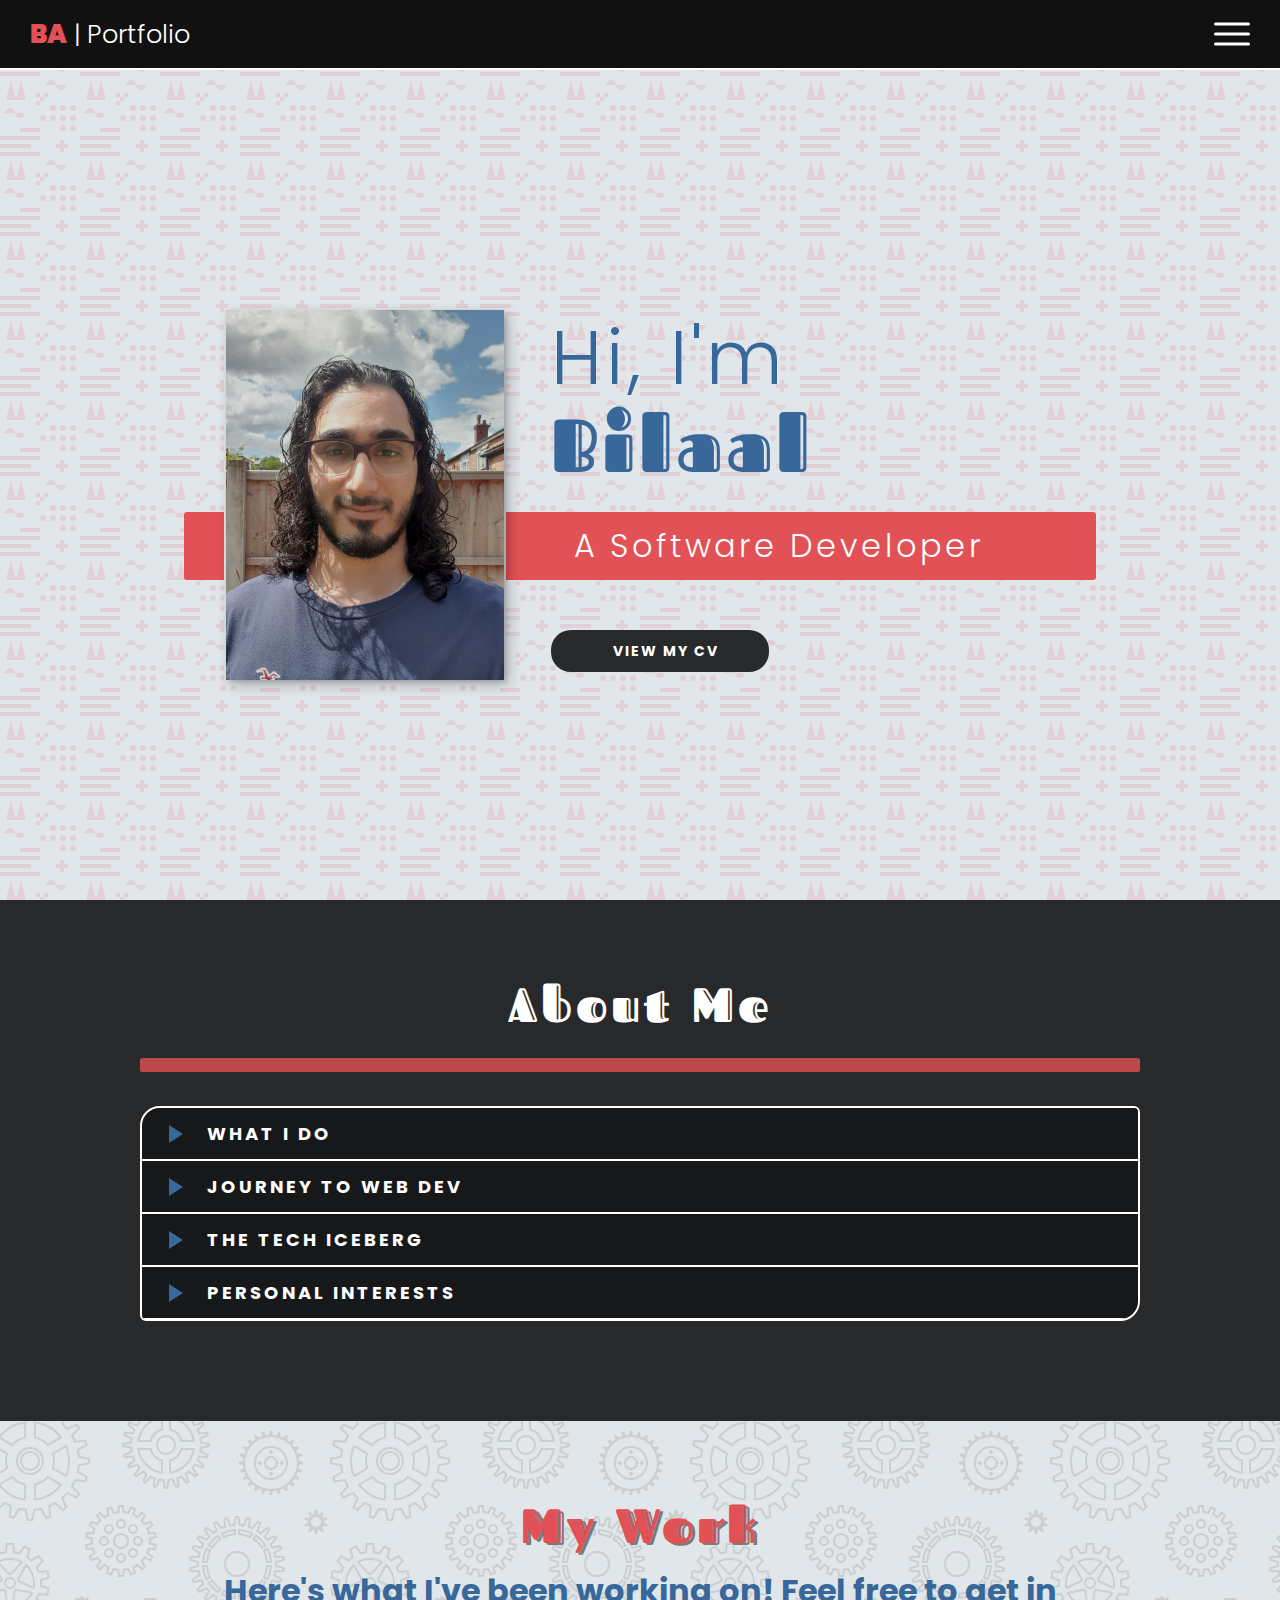
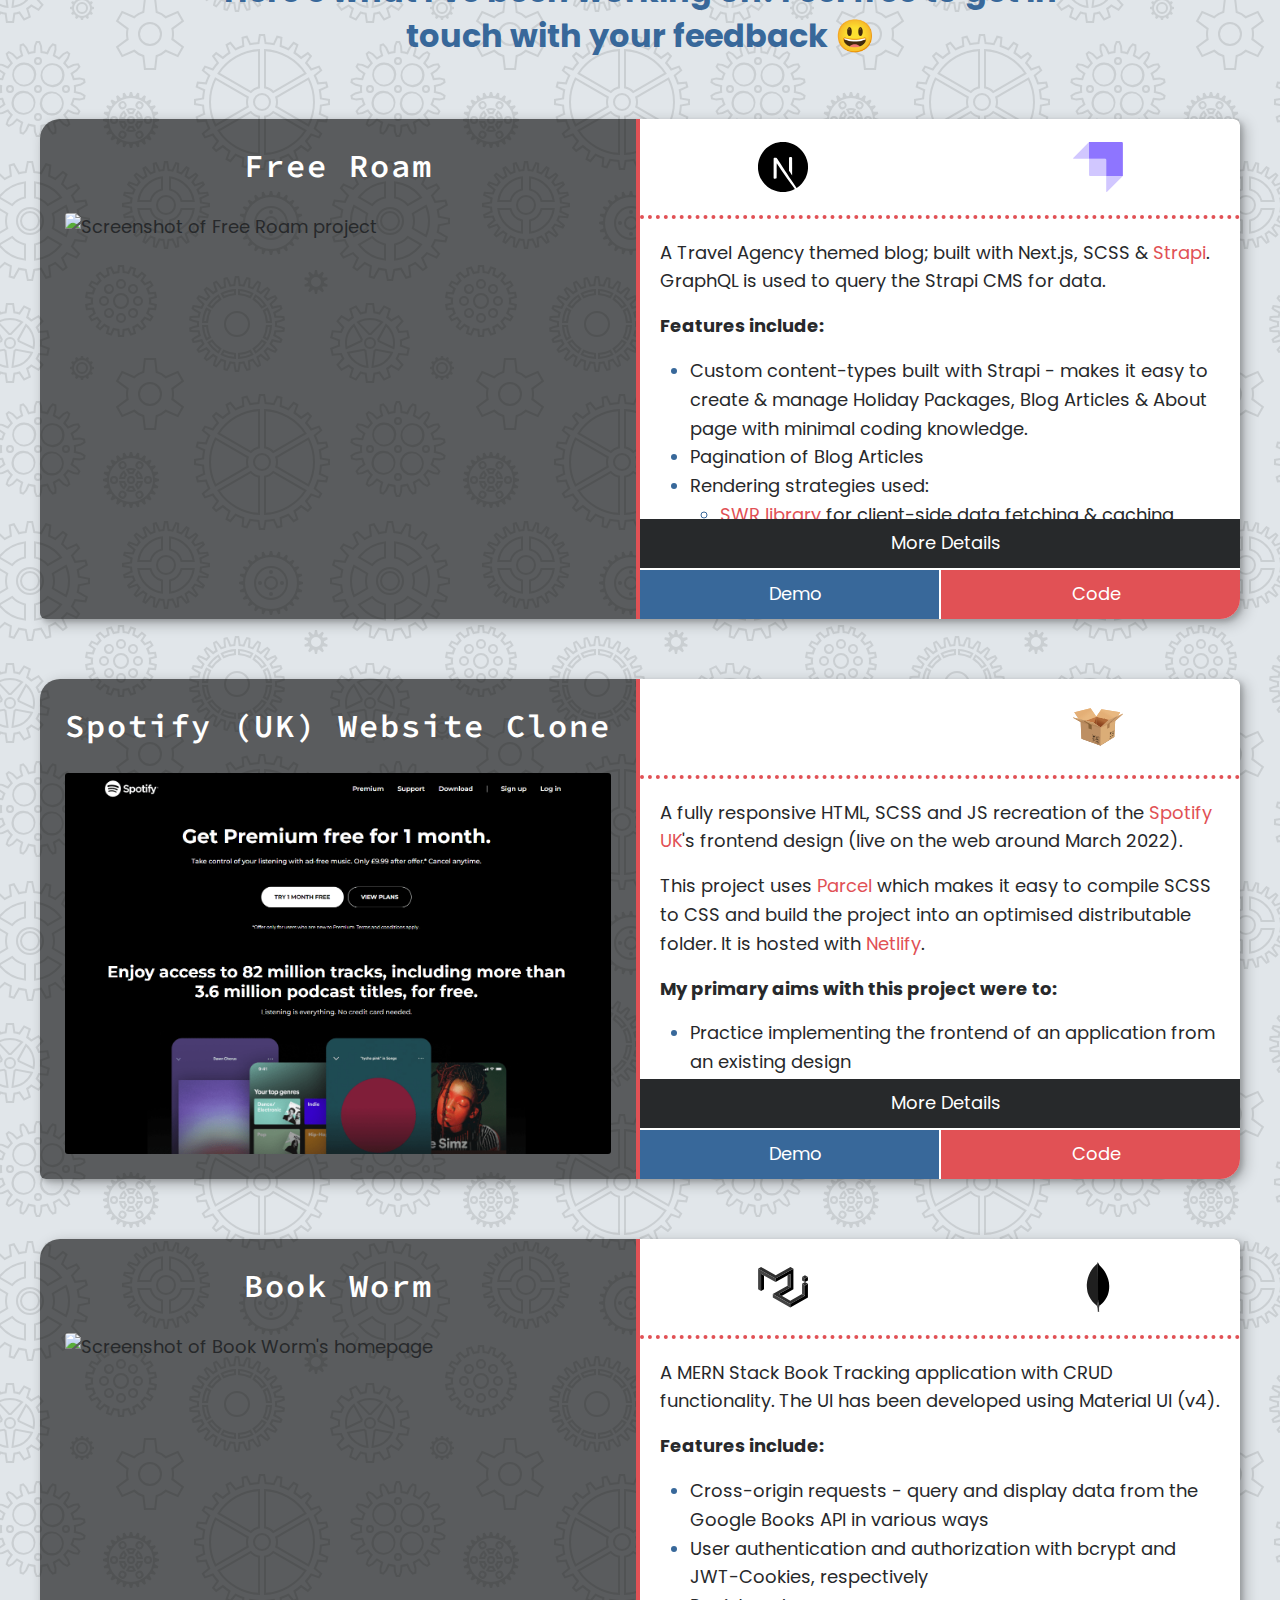
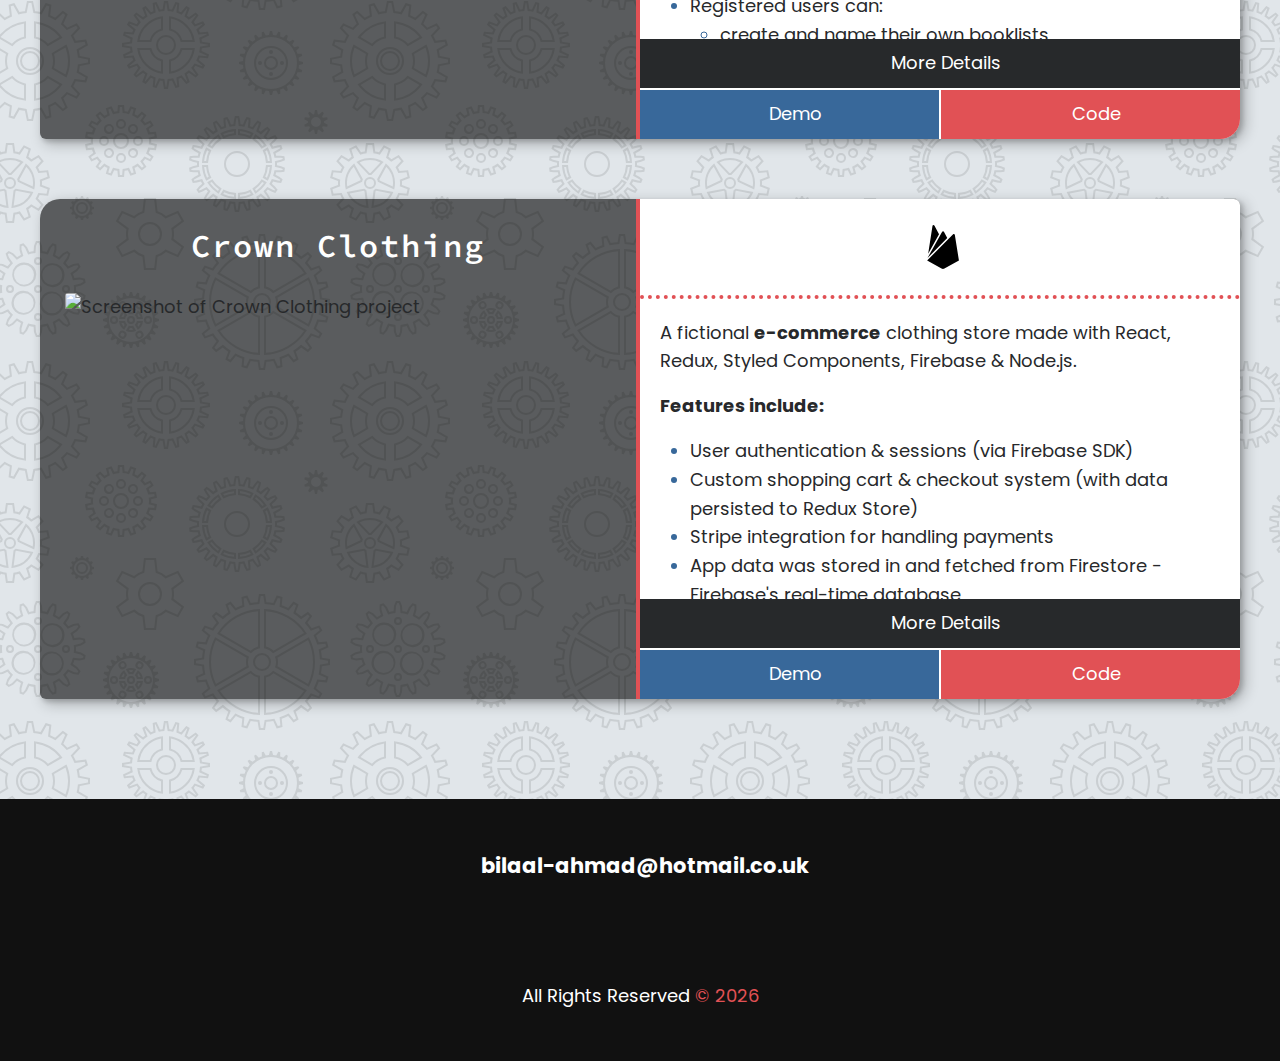
==== commit ae49953f: "Updated intro hero image & added image overlay" ====
--- a/index.html
+++ b/index.html
@@ -126,11 +126,16 @@
         <i class="fas fa-arrow-circle-right"></i> View My CV
       </a>
 
-      <img
-        src="/assets/portfolio-pic.jpg"
-        alt="portrait of Bilaal Ahmad"
-        class="intro__img"
-      />
+      <div class="intro__img-wrapper">
+        <!-- Comment out to remove overlay -->
+        <div class="intro__img-overlay"></div>
+
+        <img
+          src="/assets/portfolio-pic.jpg"
+          alt="portrait of Bilaal Ahmad"
+          class="intro__img"
+        />
+      </div>
 
       <a
         href="#about"
--- a/css/style.css
+++ b/css/style.css
@@ -63,7 +63,8 @@
 
   /* ----- Element-specific ----- */
   --header-height: 7rem;
-  --portfolio-img: 250px;
+  --portfolio-img-sm: 250px;
+  --portfolio-img: 300px;
 
   /* ----- Fonts on Mobile ----- */
   /* --- Font Size --- */
@@ -577,20 +578,32 @@
 .intro__cta i {
   font-size: 1.8rem;
 }
-
-.intro__img {
-  width: 300px;
-  margin: 0 auto;
-  box-shadow: var(--bs);
-}
-
 .intro__cta:hover {
   background: rgba(0, 0, 0, 0.75);
 }
-
 .intro__cta:active {
   opacity: 0.9;
   background: var(--clr-secondary);
+}
+
+.intro__img-wrapper {
+  position: relative;
+  max-width: max-content;
+  margin: 0 auto;
+  border: 2px solid var(--clr-light-grey);
+  z-index: 100;
+}
+
+.intro__img-overlay {
+  position: absolute;
+  inset: 0;
+  background-color: rgba(0, 0, 0, 0.15);
+  z-index: 1000;
+}
+
+.intro__img {
+  width: var(--portfolio-img);
+  box-shadow: var(--bs);
 }
 
 /* --- tablet + --- */
@@ -607,13 +620,15 @@
     margin: 0 auto;
   }
 
+  .intro__img-wrapper {
+    /* positioned relative */
+    top: 3rem;
+    grid-area: img;
+    align-self: center;
+  }
+
   .intro__img {
-    grid-area: img;
-    min-width: var(--portfolio-img);
-    position: relative;
-    top: 3rem;
-    z-index: 1;
-    align-self: center;
+    min-width: var(--portfolio-img-sm);
   }
 
   .section__title--intro {
